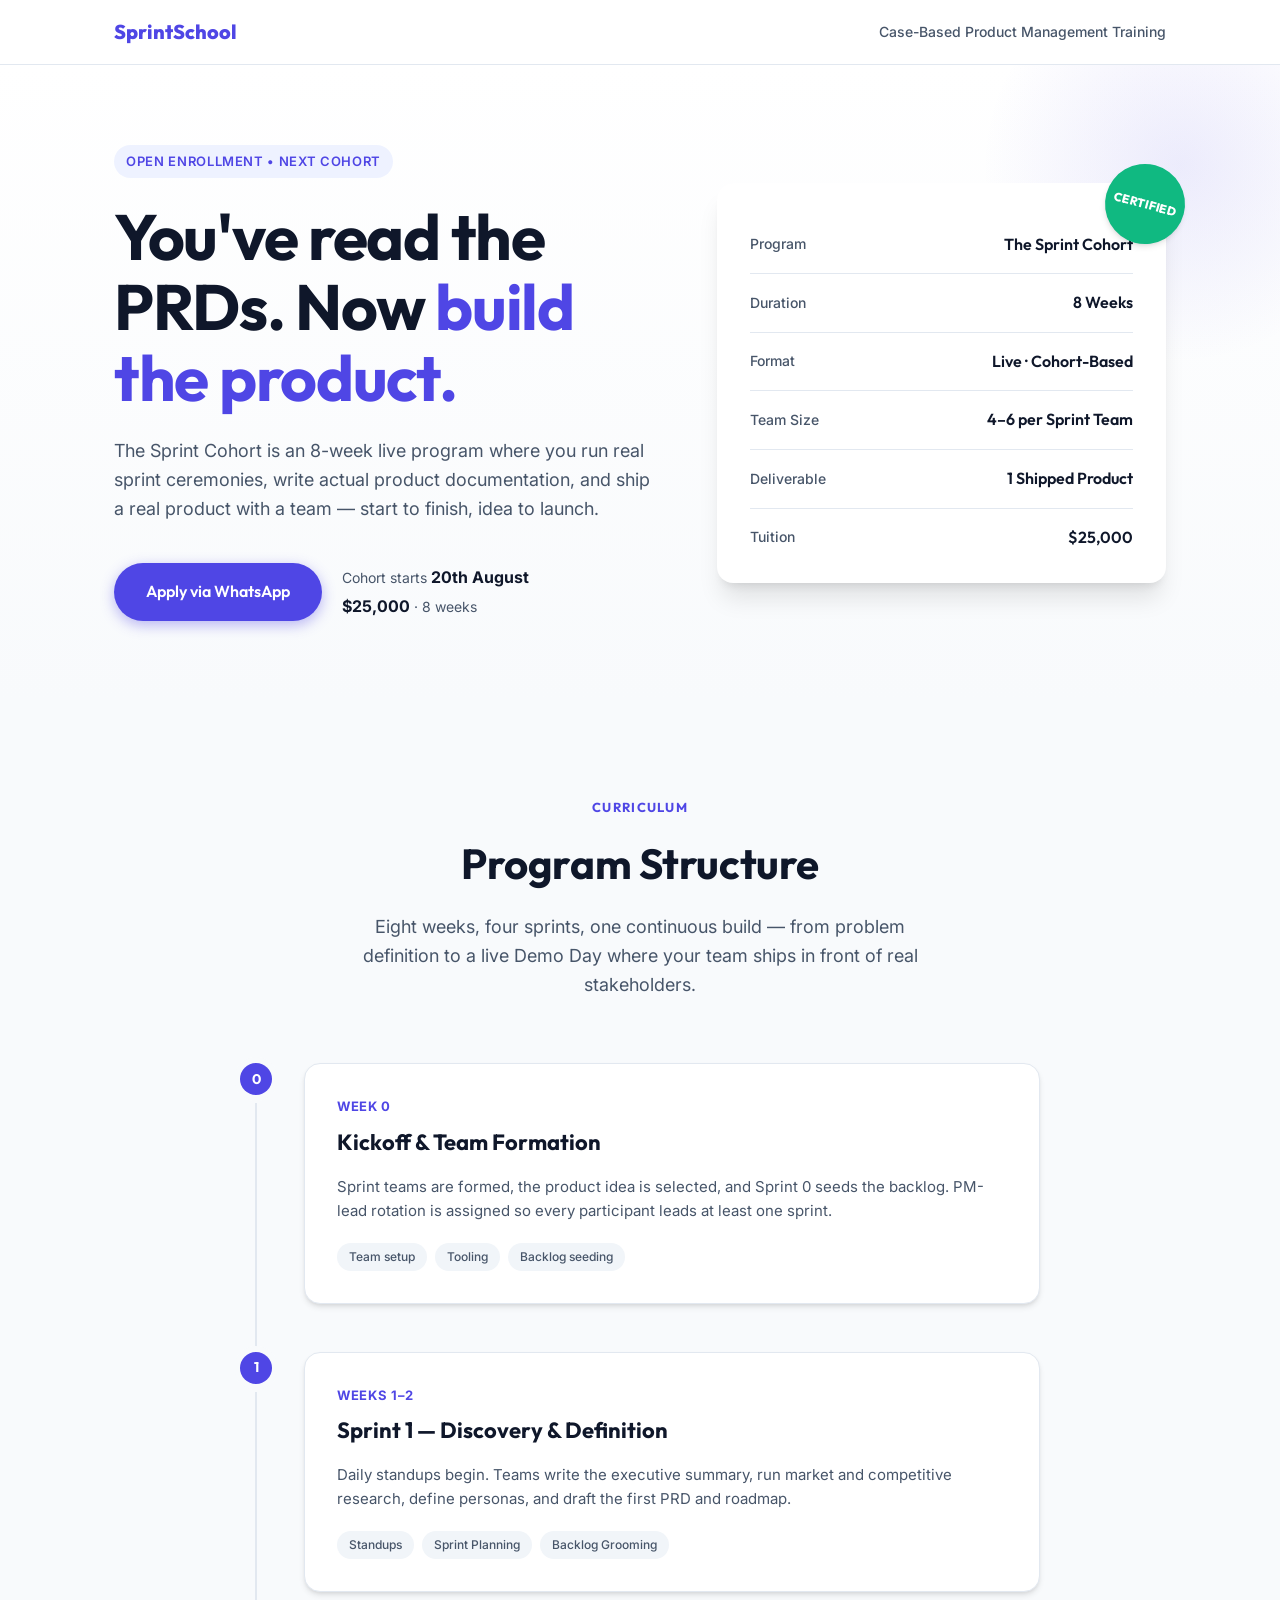
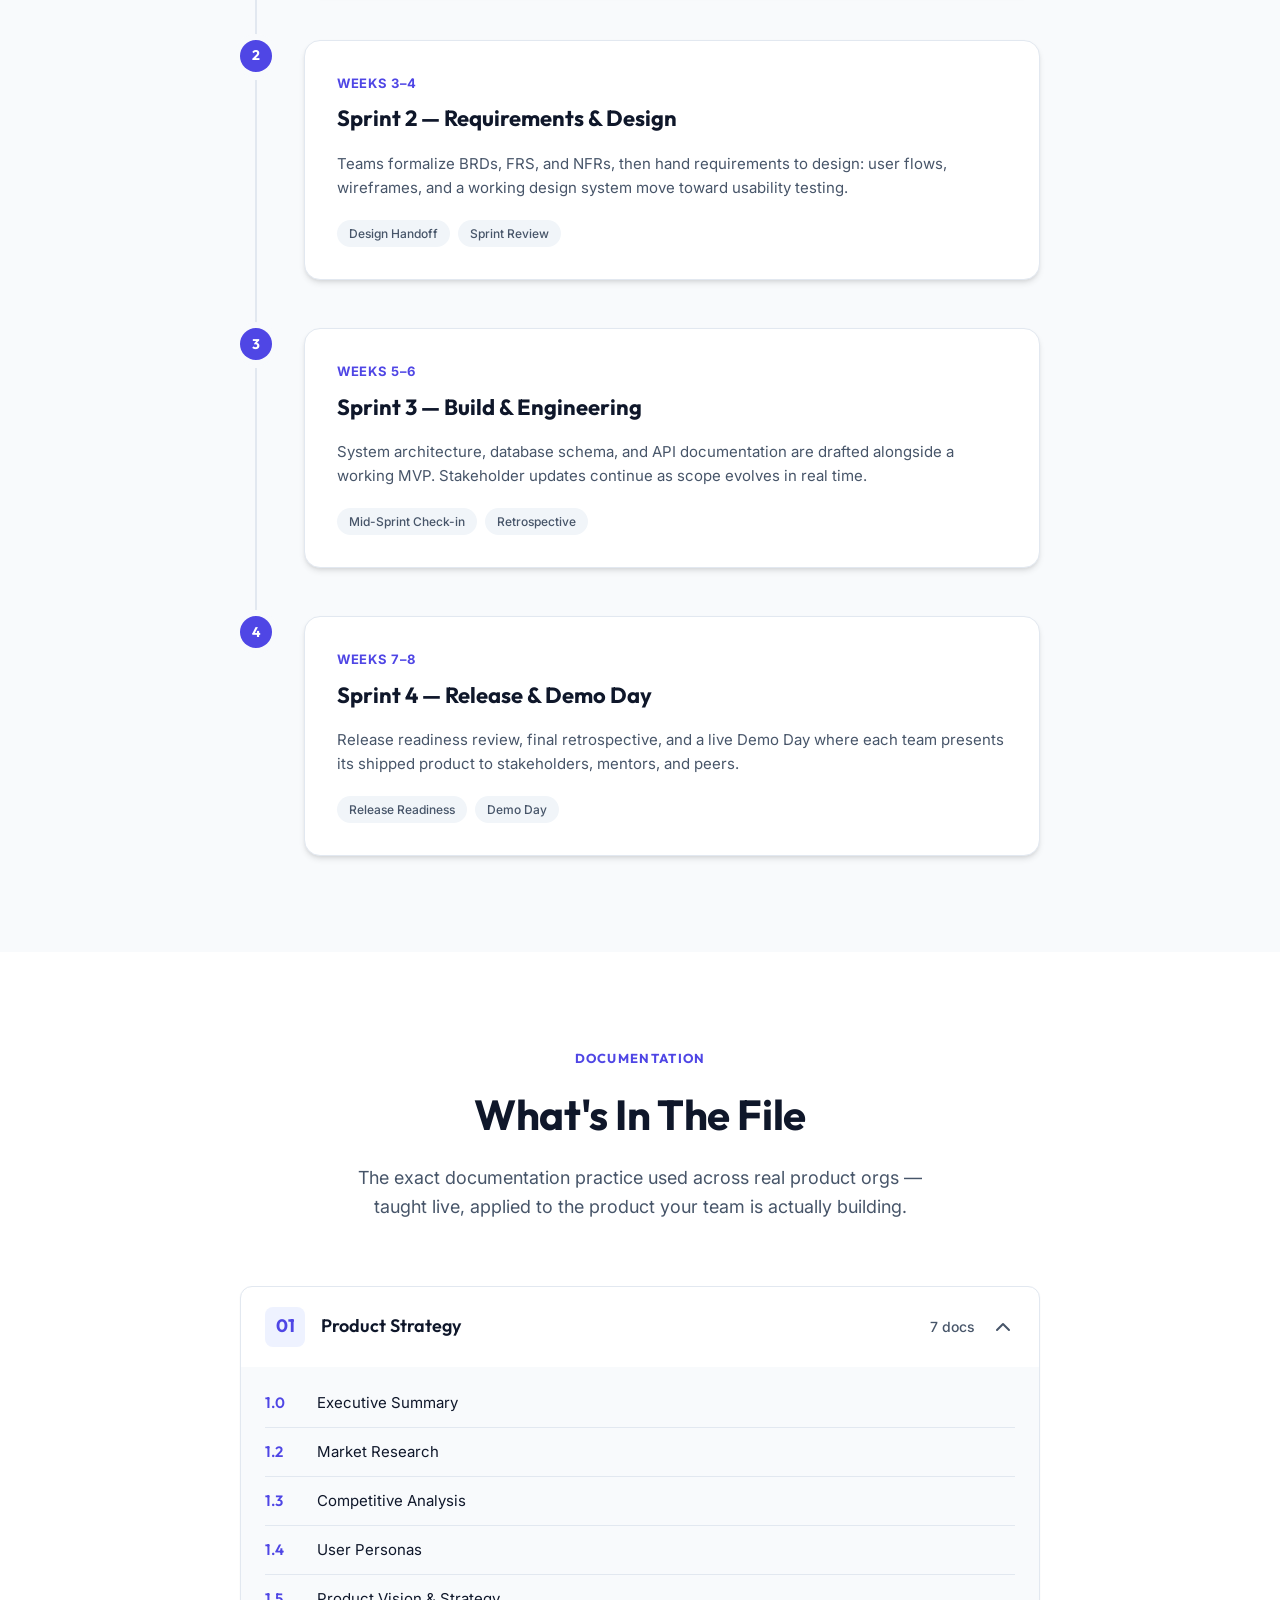
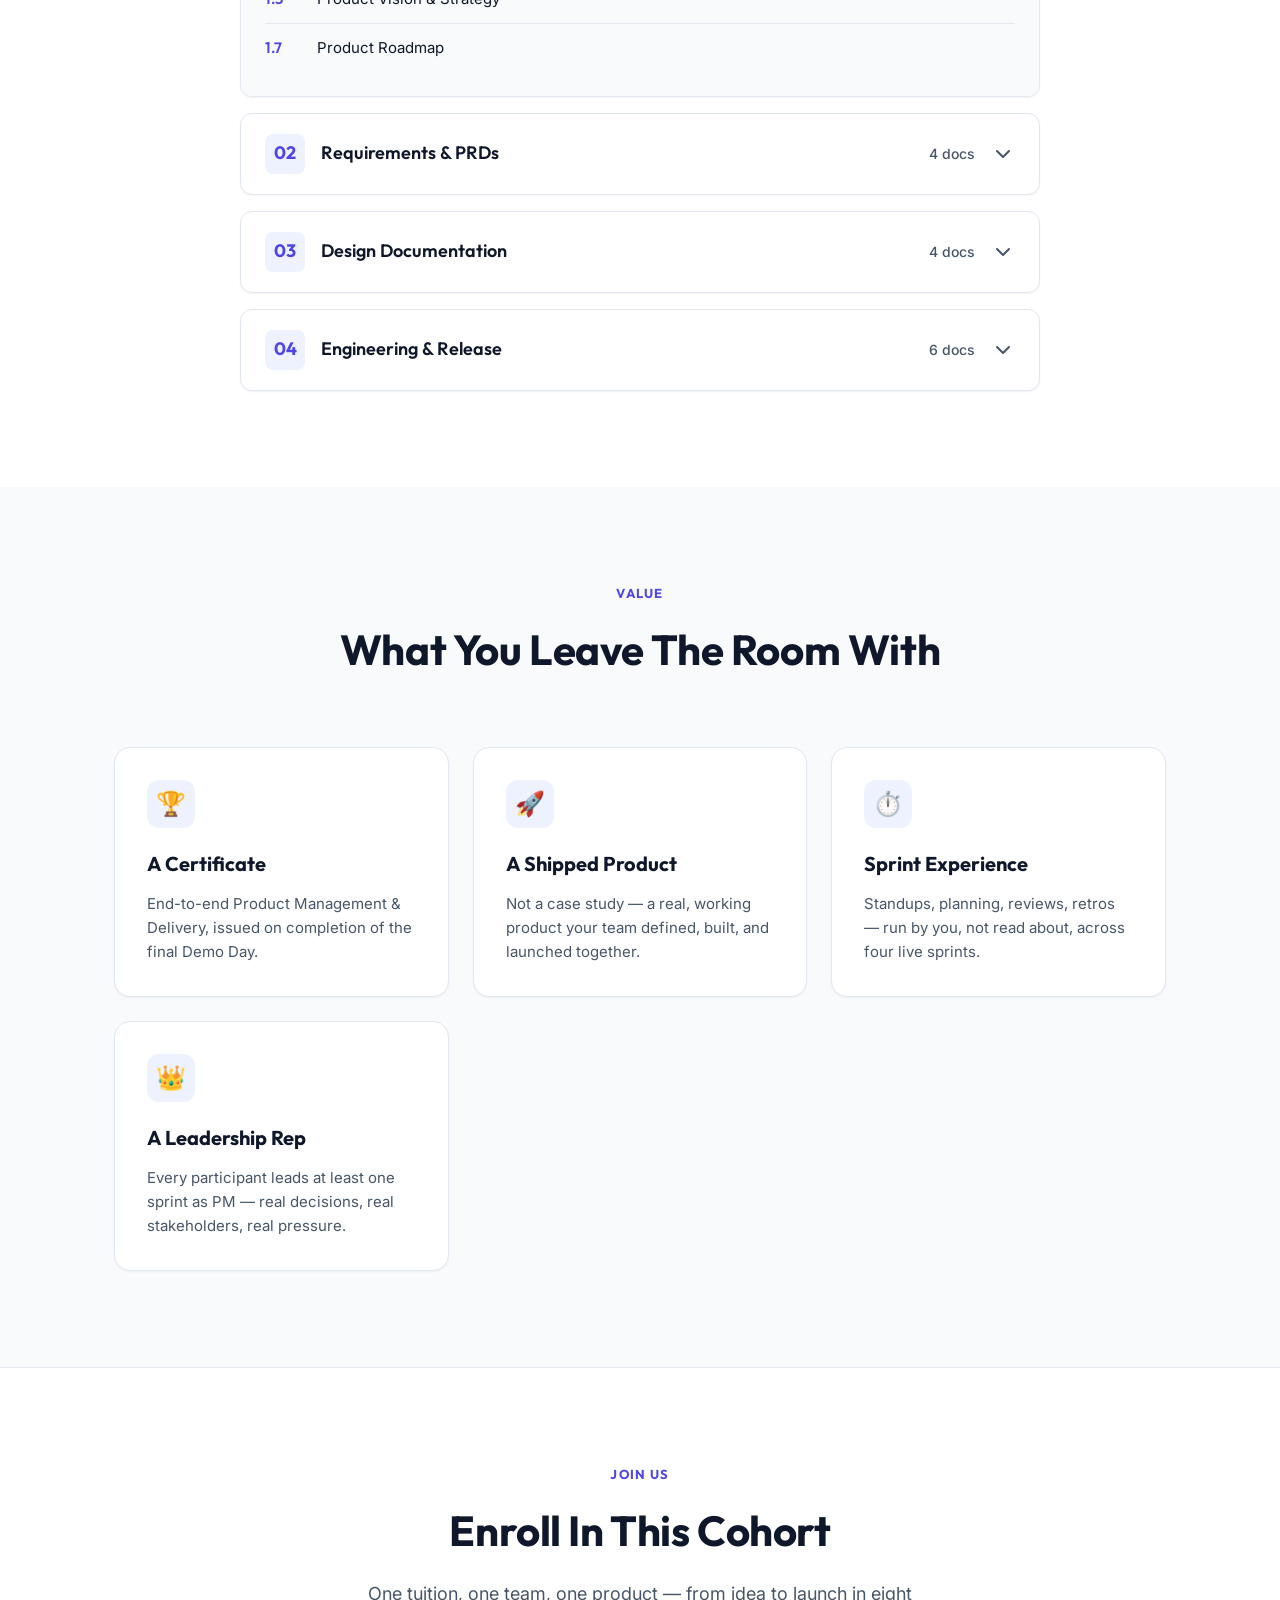
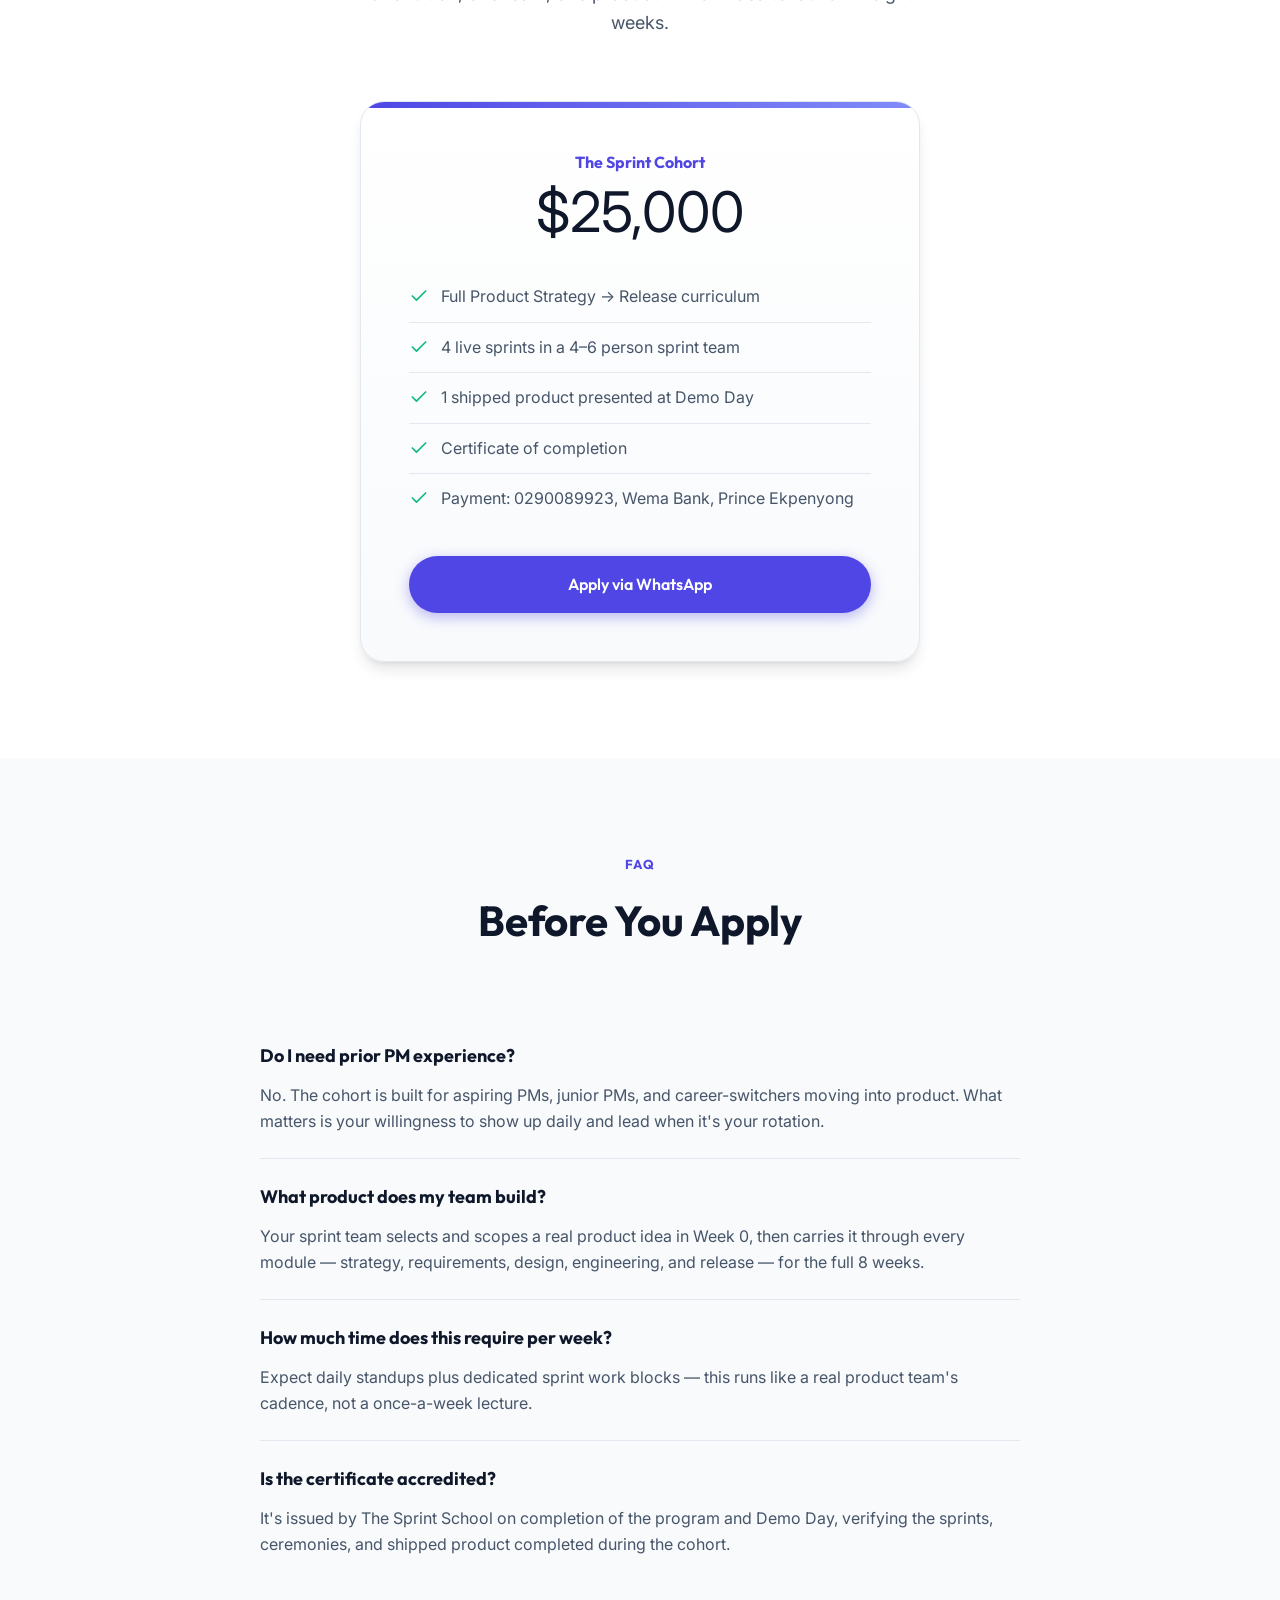
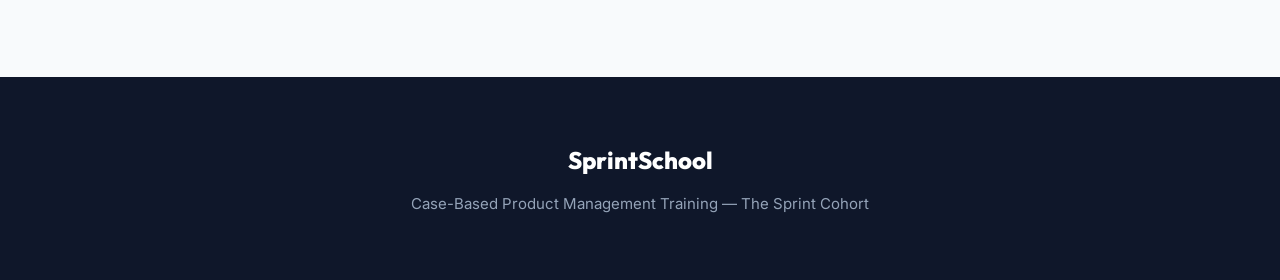
==== index.html @ d860d50e "new cohort" ====
<!DOCTYPE html>
<html lang="en">
<head>
<meta charset="UTF-8">
<meta name="viewport" content="width=device-width, initial-scale=1.0">
<title>The Sprint Cohort</title>
<link rel="preconnect" href="https://fonts.googleapis.com">
<link rel="preconnect" href="https://fonts.gstatic.com" crossorigin>
<link href="https://fonts.googleapis.com/css2?family=Inter:wght@400;500;600&family=Outfit:wght@500;700;800&display=swap" rel="stylesheet">
<style>
  :root {
    --bg: #F8FAFC;
    --card: #FFFFFF;
    --primary: #4F46E5;
    --primary-hover: #4338CA;
    --accent: #10B981;
    --text-main: #0F172A;
    --text-muted: #475569;
    --border: #E2E8F0;
    --shadow-sm: 0 1px 2px 0 rgb(0 0 0 / 0.05);
    --shadow-md: 0 4px 6px -1px rgb(0 0 0 / 0.1), 0 2px 4px -2px rgb(0 0 0 / 0.1);
    --shadow-lg: 0 10px 15px -3px rgb(0 0 0 / 0.1), 0 4px 6px -4px rgb(0 0 0 / 0.1);
    --radius: 16px;
  }

  * { box-sizing: border-box; }
  html { scroll-behavior: smooth; }
  body {
    margin: 0;
    background-color: var(--bg);
    color: var(--text-main);
    font-family: 'Inter', sans-serif;
    line-height: 1.6;
    -webkit-font-smoothing: antialiased;
  }

  h1, h2, h3, h4 {
    font-family: 'Outfit', sans-serif;
    margin-top: 0;
    color: var(--text-main);
  }

  a { color: inherit; text-decoration: none; }
  img { max-width: 100%; }

  /* Layout */
  .wrap { max-width: 1100px; margin: 0 auto; padding: 0 24px; }
  section { padding: 96px 0; }
  
  /* Header */
  header.bar {
    background: var(--card);
    border-bottom: 1px solid var(--border);
    position: sticky;
    top: 0;
    z-index: 100;
  }
  .bar-inner {
    max-width: 1100px; margin: 0 auto; padding: 16px 24px;
    display: flex; align-items: center; justify-content: space-between;
  }
  .bar-inner .brand { 
    font-family: 'Outfit', sans-serif; 
    font-weight: 800; 
    font-size: 20px;
    color: var(--primary);
  }
  .bar-inner .tag { 
    color: var(--text-muted); 
    font-size: 14px; 
    font-weight: 500;
    display: none;
  }
  @media (min-width: 600px) { .bar-inner .tag { display: block; } }

  /* Buttons */
  .btn-primary {
    display: inline-block;
    background: var(--primary);
    color: #fff;
    font-family: 'Outfit', sans-serif;
    font-weight: 600;
    font-size: 16px;
    padding: 16px 32px;
    border-radius: 9999px;
    transition: all 0.2s ease;
    box-shadow: 0 4px 14px 0 rgba(79, 70, 229, 0.39);
    text-align: center;
  }
  .btn-primary:hover {
    background: var(--primary-hover);
    transform: translateY(-2px);
    box-shadow: 0 6px 20px rgba(79, 70, 229, 0.4);
    color: #fff;
  }

  .badge {
    display: inline-block;
    background: #EEF2FF;
    color: var(--primary);
    font-family: 'Inter', sans-serif;
    font-size: 13px;
    font-weight: 600;
    padding: 6px 12px;
    border-radius: 9999px;
    margin-bottom: 24px;
    text-transform: uppercase;
    letter-spacing: 0.05em;
  }

  /* Hero */
  .hero { 
    padding: 80px 0; 
    background: linear-gradient(180deg, #FFFFFF 0%, var(--bg) 100%);
    position: relative;
    overflow: hidden;
  }
  .hero::before {
    content: '';
    position: absolute;
    top: -100px;
    right: -100px;
    width: 400px;
    height: 400px;
    background: radial-gradient(circle, rgba(79,70,229,0.1) 0%, rgba(255,255,255,0) 70%);
    border-radius: 50%;
  }
  .hero-grid {
    display: grid; grid-template-columns: 1.2fr 1fr; gap: 64px; align-items: center;
  }
  h1.headline {
    font-size: clamp(40px, 5vw, 64px);
    line-height: 1.1;
    margin-bottom: 24px;
    letter-spacing: -0.02em;
  }
  h1.headline span.highlight {
    color: var(--primary);
  }
  .dek {
    font-size: 18px; color: var(--text-muted); margin-bottom: 40px; max-width: 540px;
  }
  .cta-row { display: flex; gap: 20px; flex-direction: column; align-items: flex-start; }
  @media (min-width: 600px) {
    .cta-row { flex-direction: row; align-items: center; }
  }
  .price-note { 
    font-size: 14px; color: var(--text-muted); 
    display: flex; flex-direction: column; gap: 4px;
  }
  .price-note b { color: var(--text-main); font-size: 16px; }

  /* Dossier Card -> Info Card */
  .info-card {
    background: var(--card);
    border-radius: var(--radius);
    padding: 32px;
    box-shadow: 0 20px 25px -5px rgb(0 0 0 / 0.1), 0 8px 10px -6px rgb(0 0 0 / 0.1);
    border: 1px solid rgba(255,255,255,0.5);
    position: relative;
  }
  .info-row { 
    display: flex; justify-content: space-between; align-items: center;
    padding: 16px 0; border-bottom: 1px solid var(--border); 
  }
  .info-row:last-child { border-bottom: none; padding-bottom: 0; }
  .info-row:first-child { padding-top: 0; }
  .info-row .k { color: var(--text-muted); font-size: 14px; font-weight: 500; }
  .info-row .v { font-weight: 600; text-align: right; font-family: 'Outfit', sans-serif; font-size: 16px;}
  
  .certified-badge {
    position: absolute;
    top: -20px;
    right: -20px;
    background: var(--accent);
    color: white;
    width: 80px;
    height: 80px;
    border-radius: 50%;
    display: flex;
    align-items: center;
    justify-content: center;
    text-align: center;
    font-family: 'Outfit', sans-serif;
    font-size: 12px;
    font-weight: 800;
    line-height: 1.1;
    box-shadow: var(--shadow-md);
    transform: rotate(15deg);
  }

  /* Section Headings */
  .section-head { text-align: center; margin-bottom: 64px; }
  .section-tag { 
    color: var(--primary); font-weight: 700; font-family: 'Outfit', sans-serif; 
    text-transform: uppercase; letter-spacing: 0.1em; font-size: 13px; margin-bottom: 12px; display: block;
  }
  h2.section-title { font-size: clamp(32px, 4vw, 42px); margin-bottom: 16px; letter-spacing: -0.01em;}
  .section-sub { color: var(--text-muted); font-size: 18px; max-width: 600px; margin: 0 auto; }

  /* Timeline */
  .timeline { max-width: 800px; margin: 0 auto; }
  .tl-item {
    display: flex; gap: 32px; padding-bottom: 48px; position: relative;
  }
  .tl-item:last-child { padding-bottom: 0; }
  .tl-item::before {
    content: '';
    position: absolute;
    left: 15px; top: 40px; bottom: 0;
    width: 2px; background: var(--border);
  }
  .tl-item:last-child::before { display: none; }
  
  .tl-dot {
    width: 32px; height: 32px; border-radius: 50%;
    background: var(--primary); color: white;
    display: flex; align-items: center; justify-content: center;
    font-family: 'Outfit', sans-serif; font-weight: 700; font-size: 14px;
    flex-shrink: 0; z-index: 1; box-shadow: 0 0 0 6px var(--bg);
  }
  .tl-content {
    background: var(--card);
    border-radius: var(--radius);
    padding: 32px;
    box-shadow: var(--shadow-md);
    flex-grow: 1;
    border: 1px solid var(--border);
  }
  .tl-week { color: var(--primary); font-weight: 700; font-size: 13px; text-transform: uppercase; letter-spacing: 0.05em; margin-bottom: 8px; }
  .tl-title { font-size: 22px; margin-bottom: 12px; }
  .tl-desc { color: var(--text-muted); margin-bottom: 20px; font-size: 15px; }
  .tl-tags { display: flex; flex-wrap: wrap; gap: 8px; }
  .tag-chip {
    background: #F1F5F9; color: var(--text-muted);
    font-size: 12px; font-weight: 500; padding: 4px 12px; border-radius: 9999px;
  }

  /* Curriculum Accordion */
  .folders { max-width: 800px; margin: 0 auto; display: flex; flex-direction: column; gap: 16px; }
  .folder {
    background: var(--card);
    border-radius: 12px;
    box-shadow: var(--shadow-sm);
    border: 1px solid var(--border);
    overflow: hidden;
    transition: all 0.2s ease;
  }
  .folder:hover { box-shadow: var(--shadow-md); border-color: #CBD5E1; }
  
  .folder-tab {
    display: flex; align-items: center; justify-content: space-between;
    padding: 20px 24px; cursor: pointer; user-select: none;
  }
  .folder-tab .left { display: flex; align-items: center; gap: 16px; }
  .folder-num {
    background: #EEF2FF; color: var(--primary);
    width: 40px; height: 40px; border-radius: 8px;
    display: flex; align-items: center; justify-content: center;
    font-family: 'Outfit', sans-serif; font-weight: 700; font-size: 18px;
  }
  .folder-name { font-family: 'Outfit', sans-serif; font-weight: 600; font-size: 18px; }
  .folder-count { color: var(--text-muted); font-size: 14px; font-weight: 500;}
  .folder-arrow { 
    color: var(--text-muted); transition: transform 0.3s ease; 
    display: flex; align-items: center; justify-content: center;
  }
  .folder.open .folder-arrow { transform: rotate(180deg); }
  
  .folder-body { max-height: 0; overflow: hidden; transition: max-height 0.4s ease; background: #F8FAFC; }
  .folder.open .folder-body { max-height: 800px; }
  .folder-list { list-style: none; margin: 0; padding: 12px 24px 24px; }
  .folder-list li {
    display: flex; gap: 12px; padding: 12px 0; border-bottom: 1px solid var(--border);
    font-size: 15px; color: var(--text-main);
  }
  .folder-list li:last-child { border-bottom: none; }
  .doc-id { color: var(--primary); font-family: 'Outfit', sans-serif; font-weight: 600; min-width: 40px; }

  /* Outcomes Grid */
  .outcomes-grid {
    display: grid; grid-template-columns: repeat(auto-fit, minmax(280px, 1fr)); gap: 24px;
  }
  .outcome-card {
    background: var(--card); border: 1px solid var(--border);
    border-radius: var(--radius); padding: 32px;
    box-shadow: var(--shadow-sm);
    transition: transform 0.2s ease, box-shadow 0.2s ease;
  }
  .outcome-card:hover { transform: translateY(-4px); box-shadow: var(--shadow-md); }
  .outcome-icon {
    width: 48px; height: 48px; border-radius: 12px; background: #EEF2FF; color: var(--primary);
    display: flex; align-items: center; justify-content: center; margin-bottom: 20px;
    font-size: 24px;
  }
  .outcome-card h3 { font-size: 20px; margin-bottom: 12px; }
  .outcome-card p { color: var(--text-muted); margin: 0; font-size: 15px; }

  /* Pricing */
  .enroll-section { background: var(--card); border-top: 1px solid var(--border); }
  .pricing-card {
    background: linear-gradient(180deg, #FFFFFF 0%, #F8FAFC 100%);
    border: 1px solid var(--border);
    border-radius: 24px;
    padding: 48px;
    box-shadow: var(--shadow-lg);
    text-align: center;
    max-width: 560px;
    margin: 0 auto;
    position: relative;
    overflow: hidden;
  }
  .pricing-card::before {
    content: ''; position: absolute; top: 0; left: 0; right: 0; height: 6px;
    background: linear-gradient(90deg, var(--primary), #818CF8);
  }
  .price-sub { color: var(--primary); font-weight: 700; font-family: 'Outfit', sans-serif; font-size: 16px; margin-bottom: 8px;}
  .price-tag { font-size: 56px; margin: 0 0 24px; color: var(--text-main); line-height: 1;}
  .price-list { text-align: left; margin: 32px 0; padding: 0; list-style: none; font-size: 16px; color: var(--text-muted); }
  .price-list li { padding: 12px 0; border-bottom: 1px solid var(--border); display: flex; gap: 12px; align-items: flex-start; }
  .price-list li:last-child { border-bottom: none; }
  .price-list li svg { width: 20px; height: 20px; color: var(--accent); flex-shrink: 0; margin-top: 2px; }

  /* FAQ */
  .faq-container { max-width: 760px; margin: 0 auto; }
  .faq-item { padding: 24px 0; border-bottom: 1px solid var(--border); }
  .faq-item:last-child { border-bottom: none; }
  .faq-q { font-size: 18px; margin-bottom: 12px; }
  .faq-a { color: var(--text-muted); margin: 0; font-size: 16px; line-height: 1.6; }

  /* Footer */
  footer {
    background: var(--text-main); color: #fff;
    padding: 64px 0; text-align: center; font-size: 15px; color: #94A3B8;
  }
  footer .brand { font-family: 'Outfit', sans-serif; font-weight: 800; font-size: 24px; color: #fff; margin-bottom: 12px; }

  @media (max-width: 820px) {
    .hero-grid { grid-template-columns: 1fr; gap: 48px; }
    .hero { padding: 48px 0; }
    .certified-badge { top: -15px; right: -15px; width: 64px; height: 64px; font-size: 10px; }
    .tl-item { flex-direction: column; gap: 16px; padding-bottom: 40px; }
    .tl-item::before { display: none; }
    .tl-dot { margin-bottom: 8px; }
    .pricing-card { padding: 32px 24px; }
  }

  @media (prefers-reduced-motion: reduce) {
    * { transition: none !important; scroll-behavior: auto !important; }
  }
</style>
</head>
<body>

<header class="bar">
  <div class="bar-inner">
    <span class="brand">SprintSchool</span>
    <span class="tag">Case-Based Product Management Training</span>
  </div>
</header>

<section class="hero">
  <div class="wrap hero-grid">
    <div>
      <span class="badge">Open Enrollment • Next Cohort</span>
      <h1 class="headline">You've read the PRDs. Now <span class="highlight">build the product.</span></h1>
      <p class="dek">The Sprint Cohort is an 8-week live program where you run real sprint ceremonies, write actual product documentation, and ship a real product with a team — start to finish, idea to launch.</p>
      <div class="cta-row">
        <a href="https://wa.me/2349167690043" class="btn-primary">Apply via WhatsApp</a>
        <div class="price-note">
          <span>Cohort starts <b>20th August</b></span>
          <span><b>$25,000</b> · 8 weeks</span>
        </div>
      </div>
    </div>

    <div class="info-card">
      <div class="certified-badge">CERTIFIED</div>
      <div class="info-row"><span class="k">Program</span><span class="v">The Sprint Cohort</span></div>
      <div class="info-row"><span class="k">Duration</span><span class="v">8 Weeks</span></div>
      <div class="info-row"><span class="k">Format</span><span class="v">Live · Cohort-Based</span></div>
      <div class="info-row"><span class="k">Team Size</span><span class="v">4–6 per Sprint Team</span></div>
      <div class="info-row"><span class="k">Deliverable</span><span class="v">1 Shipped Product</span></div>
      <div class="info-row"><span class="k">Tuition</span><span class="v">$25,000</span></div>
    </div>
  </div>
</section>

<section id="program">
  <div class="wrap">
    <div class="section-head">
      <span class="section-tag">Curriculum</span>
      <h2 class="section-title">Program Structure</h2>
      <p class="section-sub">Eight weeks, four sprints, one continuous build — from problem definition to a live Demo Day where your team ships in front of real stakeholders.</p>
    </div>

    <div class="timeline">
      <div class="tl-item">
        <div class="tl-dot">0</div>
        <div class="tl-content">
          <div class="tl-week">Week 0</div>
          <h3 class="tl-title">Kickoff & Team Formation</h3>
          <p class="tl-desc">Sprint teams are formed, the product idea is selected, and Sprint 0 seeds the backlog. PM-lead rotation is assigned so every participant leads at least one sprint.</p>
          <div class="tl-tags">
            <span class="tag-chip">Team setup</span>
            <span class="tag-chip">Tooling</span>
            <span class="tag-chip">Backlog seeding</span>
          </div>
        </div>
      </div>
      
      <div class="tl-item">
        <div class="tl-dot">1</div>
        <div class="tl-content">
          <div class="tl-week">Weeks 1–2</div>
          <h3 class="tl-title">Sprint 1 — Discovery & Definition</h3>
          <p class="tl-desc">Daily standups begin. Teams write the executive summary, run market and competitive research, define personas, and draft the first PRD and roadmap.</p>
          <div class="tl-tags">
            <span class="tag-chip">Standups</span>
            <span class="tag-chip">Sprint Planning</span>
            <span class="tag-chip">Backlog Grooming</span>
          </div>
        </div>
      </div>
      
      <div class="tl-item">
        <div class="tl-dot">2</div>
        <div class="tl-content">
          <div class="tl-week">Weeks 3–4</div>
          <h3 class="tl-title">Sprint 2 — Requirements & Design</h3>
          <p class="tl-desc">Teams formalize BRDs, FRS, and NFRs, then hand requirements to design: user flows, wireframes, and a working design system move toward usability testing.</p>
          <div class="tl-tags">
            <span class="tag-chip">Design Handoff</span>
            <span class="tag-chip">Sprint Review</span>
          </div>
        </div>
      </div>
      
      <div class="tl-item">
        <div class="tl-dot">3</div>
        <div class="tl-content">
          <div class="tl-week">Weeks 5–6</div>
          <h3 class="tl-title">Sprint 3 — Build & Engineering</h3>
          <p class="tl-desc">System architecture, database schema, and API documentation are drafted alongside a working MVP. Stakeholder updates continue as scope evolves in real time.</p>
          <div class="tl-tags">
            <span class="tag-chip">Mid-Sprint Check-in</span>
            <span class="tag-chip">Retrospective</span>
          </div>
        </div>
      </div>

      <div class="tl-item">
        <div class="tl-dot">4</div>
        <div class="tl-content">
          <div class="tl-week">Weeks 7–8</div>
          <h3 class="tl-title">Sprint 4 — Release & Demo Day</h3>
          <p class="tl-desc">Release readiness review, final retrospective, and a live Demo Day where each team presents its shipped product to stakeholders, mentors, and peers.</p>
          <div class="tl-tags">
            <span class="tag-chip">Release Readiness</span>
            <span class="tag-chip">Demo Day</span>
          </div>
        </div>
      </div>
    </div>
  </div>
</section>

<section id="curriculum" style="background: #FFFFFF;">
  <div class="wrap">
    <div class="section-head">
      <span class="section-tag">Documentation</span>
      <h2 class="section-title">What's In The File</h2>
      <p class="section-sub">The exact documentation practice used across real product orgs — taught live, applied to the product your team is actually building.</p>
    </div>

    <div class="folders" id="folders">
      <div class="folder open">
        <div class="folder-tab" data-toggle>
          <div class="left">
            <span class="folder-num">01</span>
            <span class="folder-name">Product Strategy</span>
          </div>
          <div class="left">
            <span class="folder-count">7 docs</span>
            <span class="folder-arrow">
              <svg width="24" height="24" viewBox="0 0 24 24" fill="none" stroke="currentColor" stroke-width="2" stroke-linecap="round" stroke-linejoin="round"><polyline points="6 9 12 15 18 9"></polyline></svg>
            </span>
          </div>
        </div>
        <div class="folder-body">
          <ul class="folder-list">
            <li><span class="doc-id">1.0</span> Executive Summary</li>
            <li><span class="doc-id">1.2</span> Market Research</li>
            <li><span class="doc-id">1.3</span> Competitive Analysis</li>
            <li><span class="doc-id">1.4</span> User Personas</li>
            <li><span class="doc-id">1.5</span> Product Vision & Strategy</li>
            <li><span class="doc-id">1.7</span> Product Roadmap</li>
          </ul>
        </div>
      </div>

      <div class="folder">
        <div class="folder-tab" data-toggle>
          <div class="left">
            <span class="folder-num">02</span>
            <span class="folder-name">Requirements & PRDs</span>
          </div>
          <div class="left">
            <span class="folder-count">4 docs</span>
            <span class="folder-arrow">
              <svg width="24" height="24" viewBox="0 0 24 24" fill="none" stroke="currentColor" stroke-width="2" stroke-linecap="round" stroke-linejoin="round"><polyline points="6 9 12 15 18 9"></polyline></svg>
            </span>
          </div>
        </div>
        <div class="folder-body">
          <ul class="folder-list">
            <li><span class="doc-id">3.1</span> Requirements Management Plan</li>
            <li><span class="doc-id">3.2</span> Business Requirements Document (BRD)</li>
            <li><span class="doc-id">3.3</span> Functional Requirements Specification (FRS)</li>
            <li><span class="doc-id">3.4</span> Non-Functional Requirements (NFR)</li>
          </ul>
        </div>
      </div>

      <div class="folder">
        <div class="folder-tab" data-toggle>
          <div class="left">
            <span class="folder-num">03</span>
            <span class="folder-name">Design Documentation</span>
          </div>
          <div class="left">
            <span class="folder-count">4 docs</span>
            <span class="folder-arrow">
              <svg width="24" height="24" viewBox="0 0 24 24" fill="none" stroke="currentColor" stroke-width="2" stroke-linecap="round" stroke-linejoin="round"><polyline points="6 9 12 15 18 9"></polyline></svg>
            </span>
          </div>
        </div>
        <div class="folder-body">
          <ul class="folder-list">
            <li><span class="doc-id">D4.1</span> User Flows & Journey Mapping</li>
            <li><span class="doc-id">D4.2</span> Wireframing & Low-Fidelity Design</li>
            <li><span class="doc-id">D4.3</span> UI Specifications & Design Systems</li>
            <li><span class="doc-id">D4.4</span> Usability Testing & Design Handoff</li>
          </ul>
        </div>
      </div>
      
      <div class="folder">
        <div class="folder-tab" data-toggle>
          <div class="left">
            <span class="folder-num">04</span>
            <span class="folder-name">Engineering & Release</span>
          </div>
          <div class="left">
            <span class="folder-count">6 docs</span>
            <span class="folder-arrow">
              <svg width="24" height="24" viewBox="0 0 24 24" fill="none" stroke="currentColor" stroke-width="2" stroke-linecap="round" stroke-linejoin="round"><polyline points="6 9 12 15 18 9"></polyline></svg>
            </span>
          </div>
        </div>
        <div class="folder-body">
          <ul class="folder-list">
            <li><span class="doc-id">E5.1</span> System Architecture Documentation</li>
            <li><span class="doc-id">E5.2</span> Database Schema Design</li>
            <li><span class="doc-id">E5.3</span> API Documentation</li>
            <li><span class="doc-id">E5.4</span> Security & DevOps Documentation</li>
            <li><span class="doc-id">6.1</span> Sprint Ceremonies & Retrospectives</li>
          </ul>
        </div>
      </div>
    </div>
  </div>
</section>

<section id="outcomes">
  <div class="wrap">
    <div class="section-head">
      <span class="section-tag">Value</span>
      <h2 class="section-title">What You Leave The Room With</h2>
    </div>
    <div class="outcomes-grid">
      <div class="outcome-card">
        <div class="outcome-icon">🏆</div>
        <h3>A Certificate</h3>
        <p>End-to-end Product Management & Delivery, issued on completion of the final Demo Day.</p>
      </div>
      <div class="outcome-card">
        <div class="outcome-icon">🚀</div>
        <h3>A Shipped Product</h3>
        <p>Not a case study — a real, working product your team defined, built, and launched together.</p>
      </div>
      <div class="outcome-card">
        <div class="outcome-icon">⏱️</div>
        <h3>Sprint Experience</h3>
        <p>Standups, planning, reviews, retros — run by you, not read about, across four live sprints.</p>
      </div>
      <div class="outcome-card">
        <div class="outcome-icon">👑</div>
        <h3>A Leadership Rep</h3>
        <p>Every participant leads at least one sprint as PM — real decisions, real stakeholders, real pressure.</p>
      </div>
    </div>
  </div>
</section>

<section id="enroll" class="enroll-section">
  <div class="wrap">
    <div class="section-head">
      <span class="section-tag">Join Us</span>
      <h2 class="section-title">Enroll In This Cohort</h2>
      <p class="section-sub">One tuition, one team, one product — from idea to launch in eight weeks.</p>
    </div>

    <div class="pricing-card">
      <div class="price-sub">The Sprint Cohort</div>
      <div class="price-tag">$25,000</div>
      <ul class="price-list">
        <li>
          <svg viewBox="0 0 24 24" fill="none" stroke="currentColor" stroke-width="2" stroke-linecap="round" stroke-linejoin="round"><polyline points="20 6 9 17 4 12"></polyline></svg>
          Full Product Strategy → Release curriculum
        </li>
        <li>
          <svg viewBox="0 0 24 24" fill="none" stroke="currentColor" stroke-width="2" stroke-linecap="round" stroke-linejoin="round"><polyline points="20 6 9 17 4 12"></polyline></svg>
          4 live sprints in a 4–6 person sprint team
        </li>
        <li>
          <svg viewBox="0 0 24 24" fill="none" stroke="currentColor" stroke-width="2" stroke-linecap="round" stroke-linejoin="round"><polyline points="20 6 9 17 4 12"></polyline></svg>
          1 shipped product presented at Demo Day
        </li>
        <li>
          <svg viewBox="0 0 24 24" fill="none" stroke="currentColor" stroke-width="2" stroke-linecap="round" stroke-linejoin="round"><polyline points="20 6 9 17 4 12"></polyline></svg>
          Certificate of completion
        </li>
        <li>
          <svg viewBox="0 0 24 24" fill="none" stroke="currentColor" stroke-width="2" stroke-linecap="round" stroke-linejoin="round"><polyline points="20 6 9 17 4 12"></polyline></svg>
          Payment: 0290089923, Wema Bank, Prince Ekpenyong
        </li>
      </ul>
      <a href="https://wa.me/2349167690043" class="btn-primary" style="display: block; width: 100%;">Apply via WhatsApp</a>
    </div>
  </div>
</section>

<section id="faq">
  <div class="wrap">
    <div class="section-head">
      <span class="section-tag">FAQ</span>
      <h2 class="section-title">Before You Apply</h2>
    </div>

    <div class="faq-container">
      <div class="faq-item">
        <h3 class="faq-q">Do I need prior PM experience?</h3>
        <p class="faq-a">No. The cohort is built for aspiring PMs, junior PMs, and career-switchers moving into product. What matters is your willingness to show up daily and lead when it's your rotation.</p>
      </div>
      <div class="faq-item">
        <h3 class="faq-q">What product does my team build?</h3>
        <p class="faq-a">Your sprint team selects and scopes a real product idea in Week 0, then carries it through every module — strategy, requirements, design, engineering, and release — for the full 8 weeks.</p>
      </div>
      <div class="faq-item">
        <h3 class="faq-q">How much time does this require per week?</h3>
        <p class="faq-a">Expect daily standups plus dedicated sprint work blocks — this runs like a real product team's cadence, not a once-a-week lecture.</p>
      </div>
      <div class="faq-item">
        <h3 class="faq-q">Is the certificate accredited?</h3>
        <p class="faq-a">It's issued by The Sprint School on completion of the program and Demo Day, verifying the sprints, ceremonies, and shipped product completed during the cohort.</p>
      </div>
    </div>
  </div>
</section>

<footer>
  <div class="brand">SprintSchool</div>
  <div>Case-Based Product Management Training — The Sprint Cohort</div>
</footer>

<script>
  document.querySelectorAll('[data-toggle]').forEach(function(tab) {
    tab.addEventListener('click', function() {
      var folder = tab.closest('.folder');
      var wasOpen = folder.classList.contains('open');
      
      // Close all folders
      document.querySelectorAll('.folder').forEach(function(f) { 
        f.classList.remove('open'); 
      });
      
      // Toggle current folder
      if (!wasOpen) { 
        folder.classList.add('open'); 
      }
    });
  });
</script>

</body>
</html>
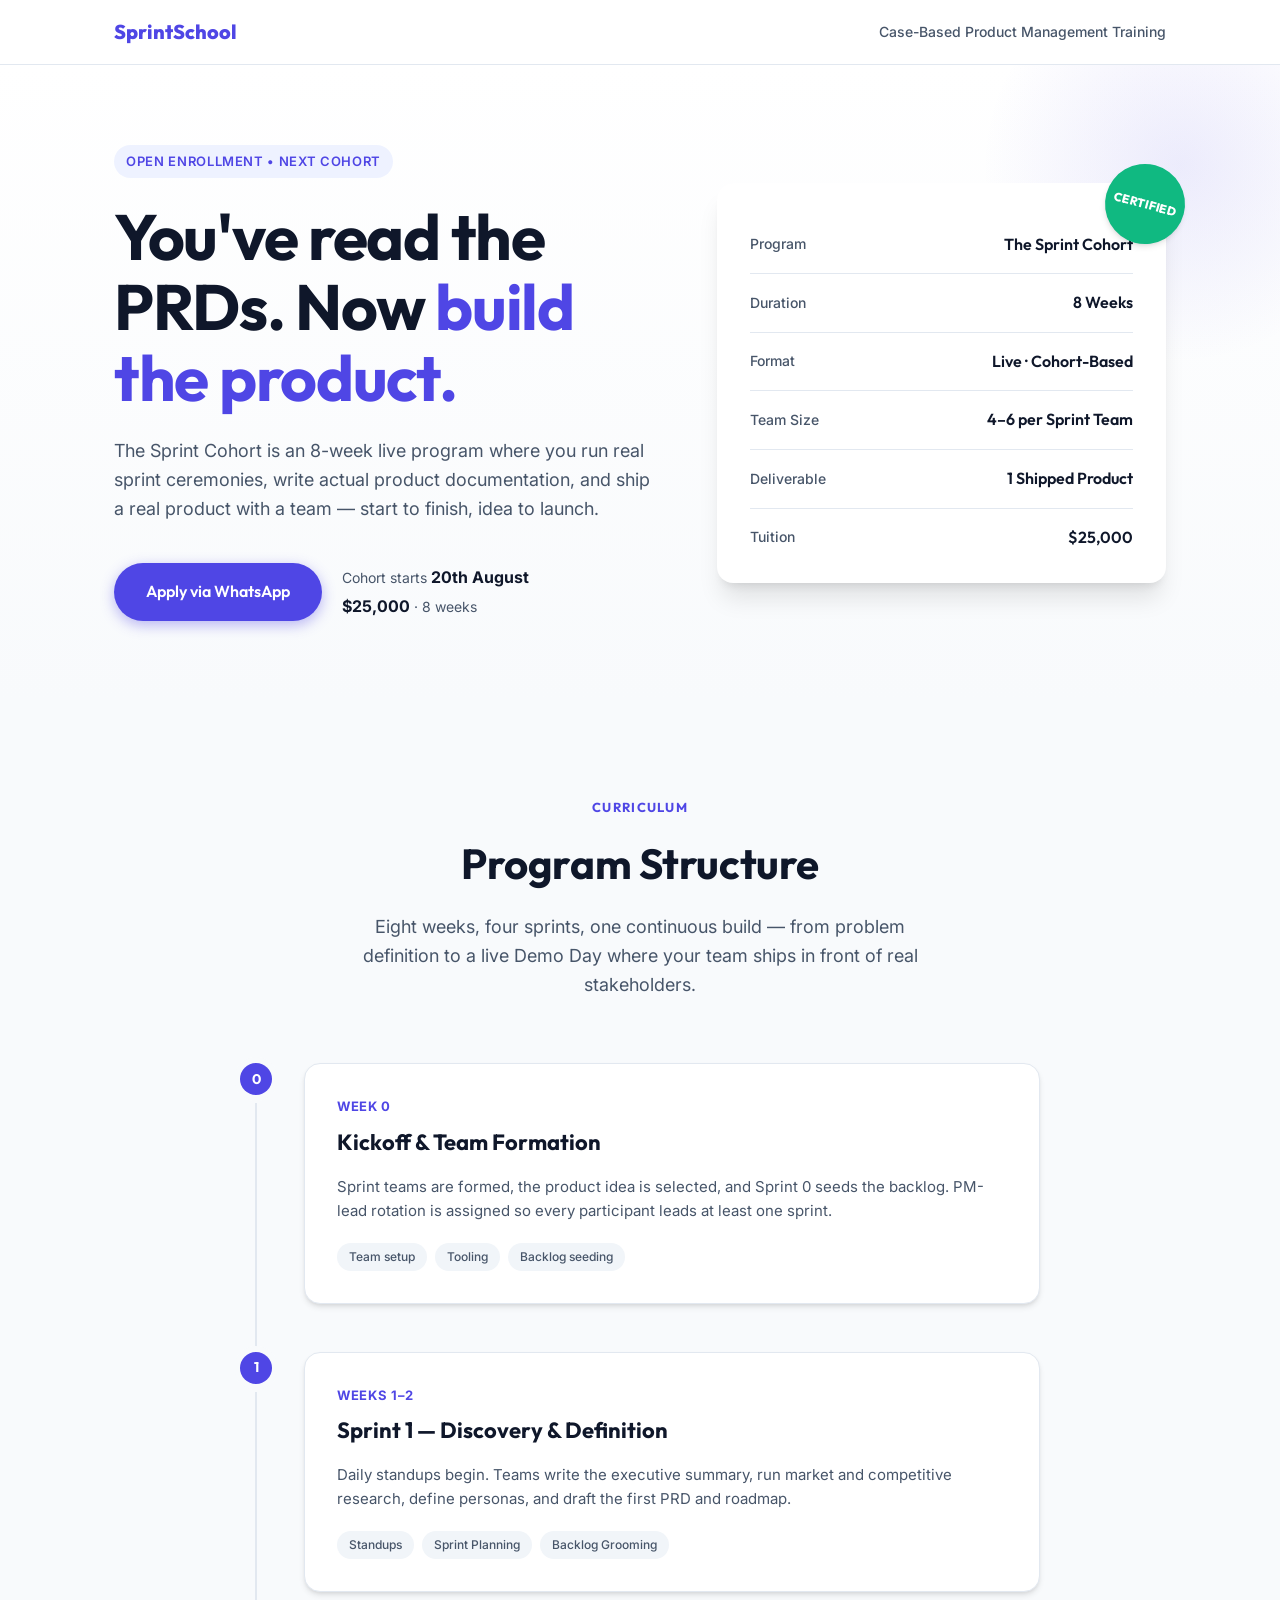
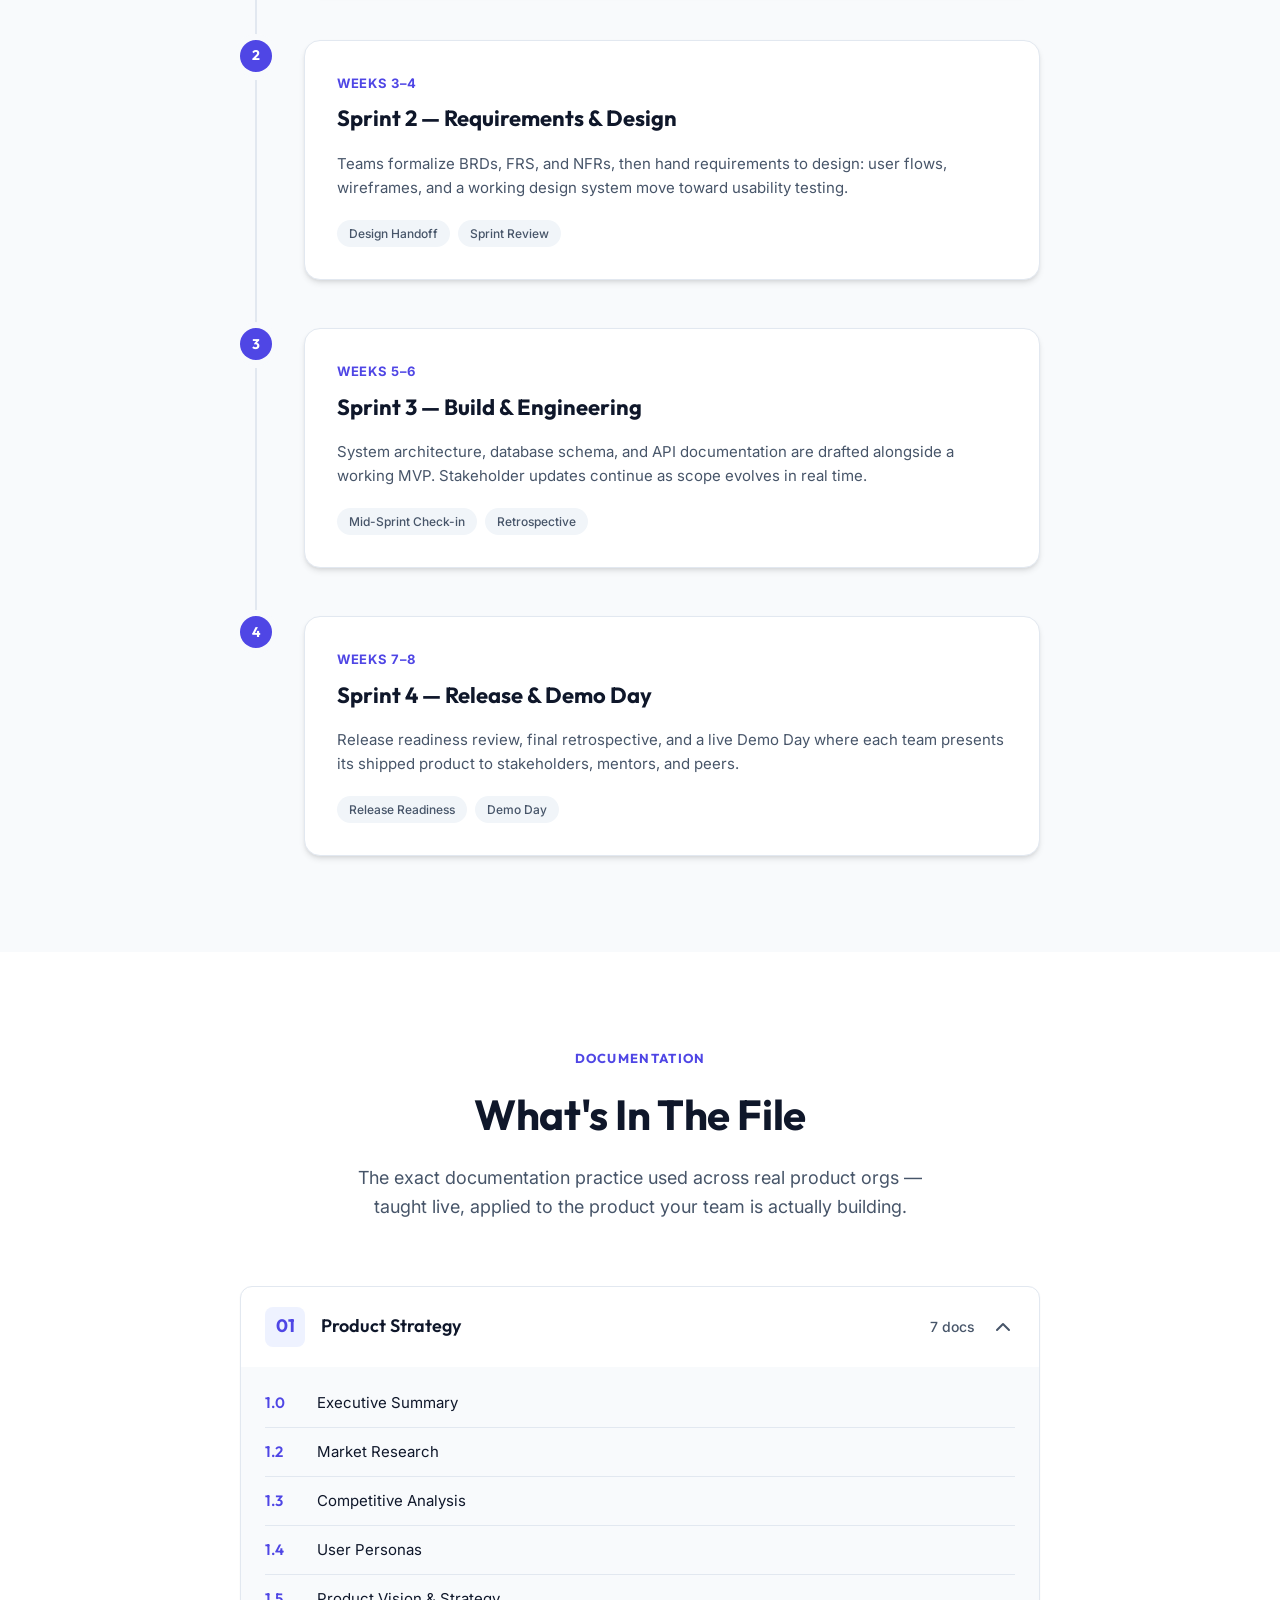
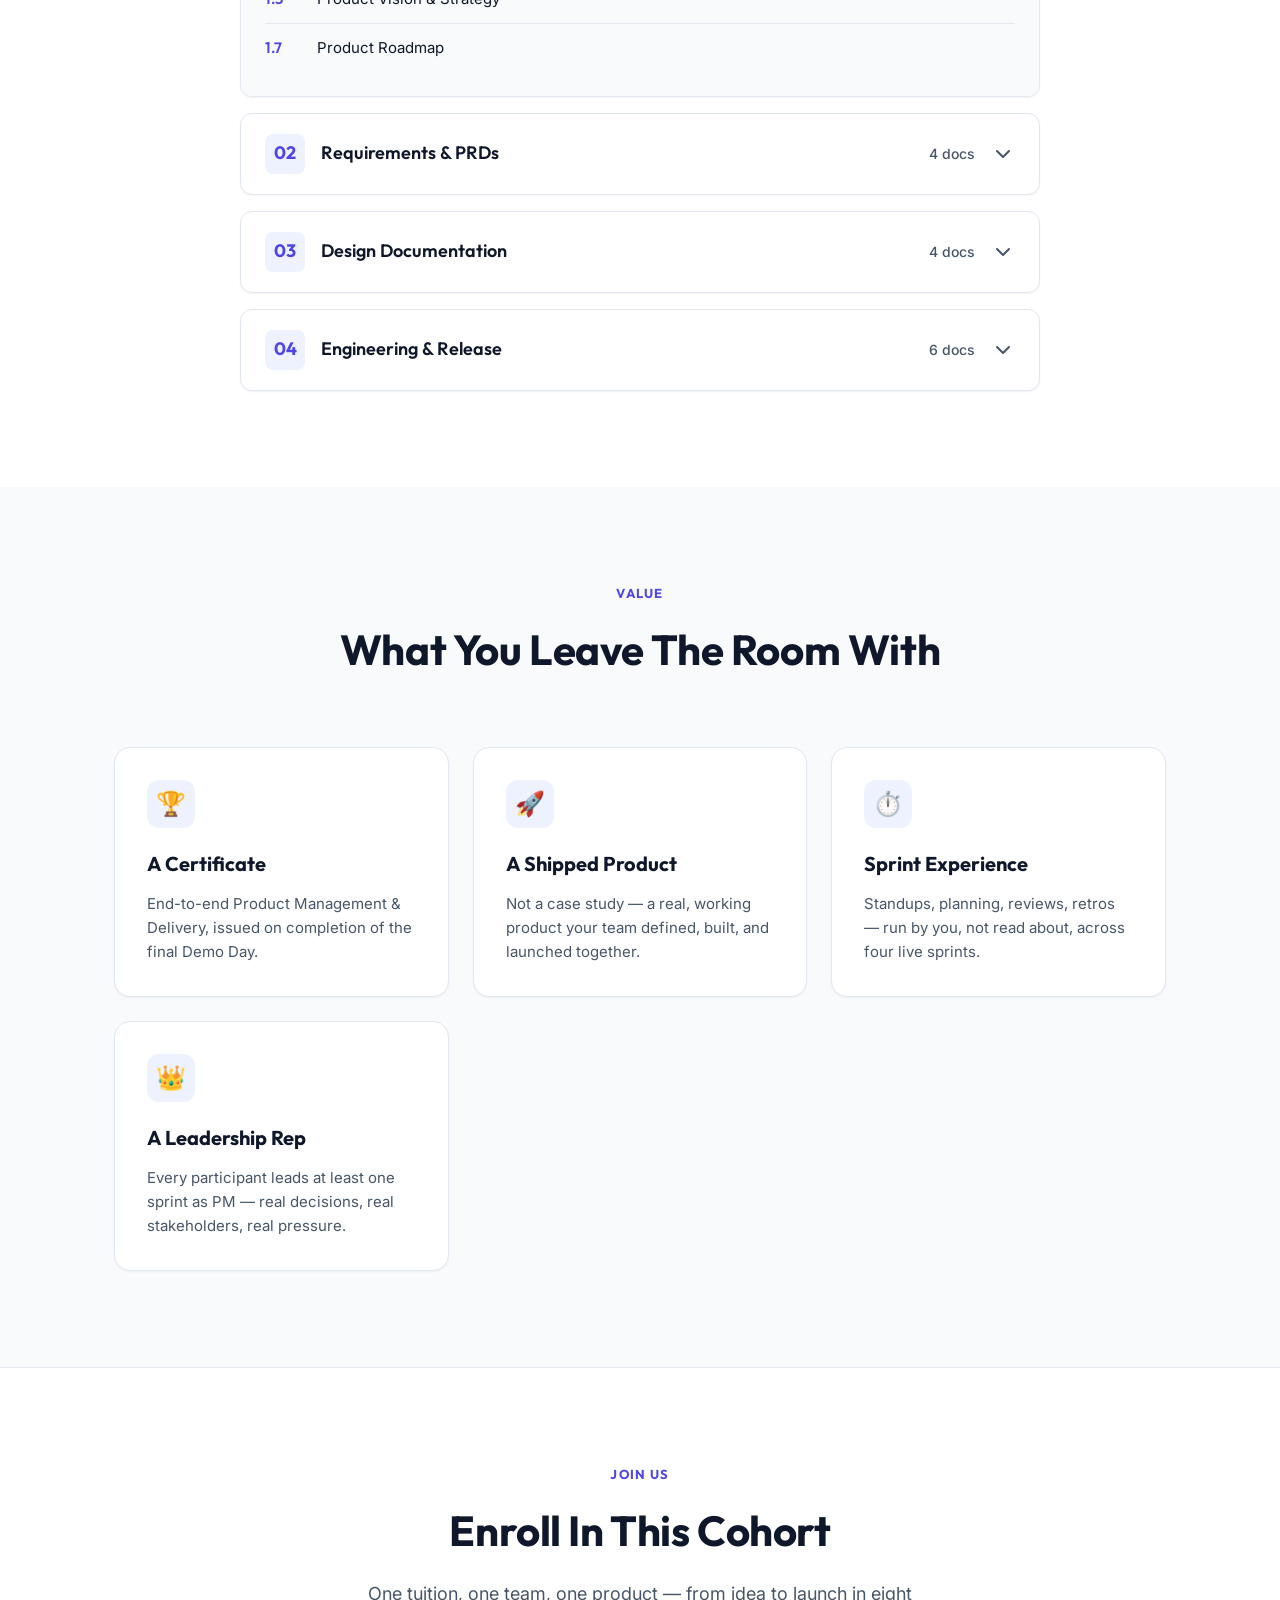
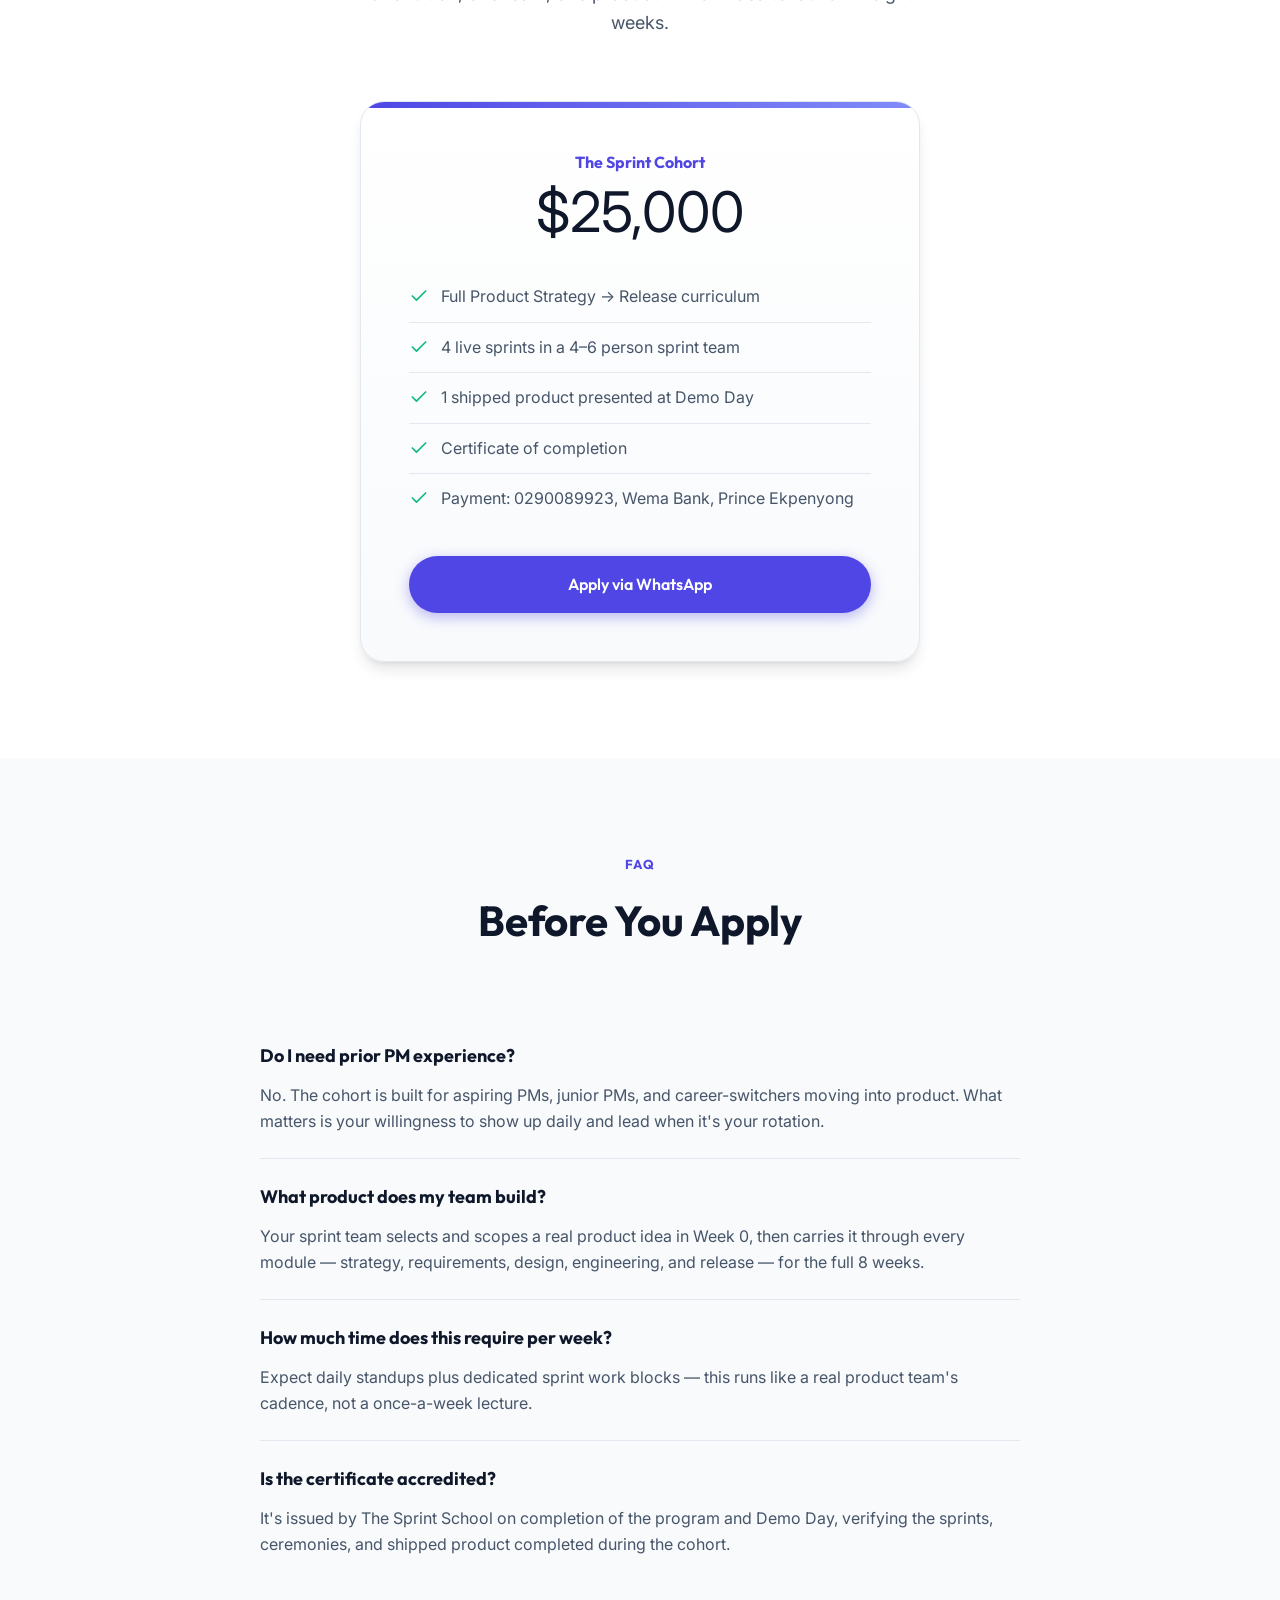
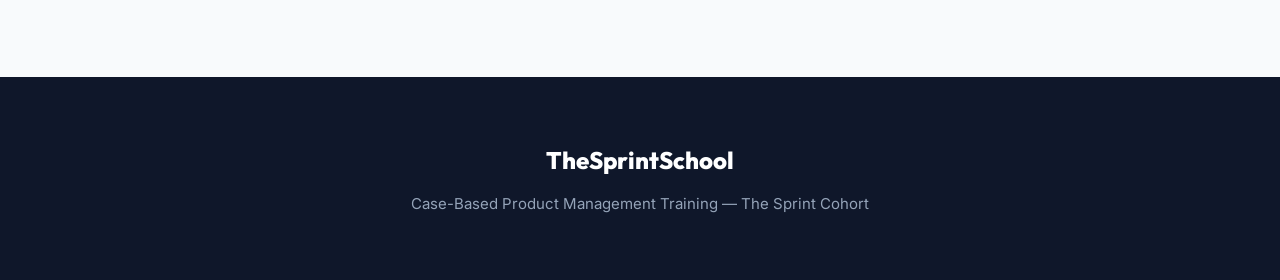
==== commit 54d63d64: "new cohort" ====
--- a/index.html
+++ b/index.html
@@ -1,697 +1,1110 @@
 <!DOCTYPE html>
 <html lang="en">
+
 <head>
-<meta charset="UTF-8">
-<meta name="viewport" content="width=device-width, initial-scale=1.0">
-<title>The Sprint Cohort</title>
-<link rel="preconnect" href="https://fonts.googleapis.com">
-<link rel="preconnect" href="https://fonts.gstatic.com" crossorigin>
-<link href="https://fonts.googleapis.com/css2?family=Inter:wght@400;500;600&family=Outfit:wght@500;700;800&display=swap" rel="stylesheet">
-<style>
-  :root {
-    --bg: #F8FAFC;
-    --card: #FFFFFF;
-    --primary: #4F46E5;
-    --primary-hover: #4338CA;
-    --accent: #10B981;
-    --text-main: #0F172A;
-    --text-muted: #475569;
-    --border: #E2E8F0;
-    --shadow-sm: 0 1px 2px 0 rgb(0 0 0 / 0.05);
-    --shadow-md: 0 4px 6px -1px rgb(0 0 0 / 0.1), 0 2px 4px -2px rgb(0 0 0 / 0.1);
-    --shadow-lg: 0 10px 15px -3px rgb(0 0 0 / 0.1), 0 4px 6px -4px rgb(0 0 0 / 0.1);
-    --radius: 16px;
-  }
-
-  * { box-sizing: border-box; }
-  html { scroll-behavior: smooth; }
-  body {
-    margin: 0;
-    background-color: var(--bg);
-    color: var(--text-main);
-    font-family: 'Inter', sans-serif;
-    line-height: 1.6;
-    -webkit-font-smoothing: antialiased;
-  }
-
-  h1, h2, h3, h4 {
-    font-family: 'Outfit', sans-serif;
-    margin-top: 0;
-    color: var(--text-main);
-  }
-
-  a { color: inherit; text-decoration: none; }
-  img { max-width: 100%; }
-
-  /* Layout */
-  .wrap { max-width: 1100px; margin: 0 auto; padding: 0 24px; }
-  section { padding: 96px 0; }
-  
-  /* Header */
-  header.bar {
-    background: var(--card);
-    border-bottom: 1px solid var(--border);
-    position: sticky;
-    top: 0;
-    z-index: 100;
-  }
-  .bar-inner {
-    max-width: 1100px; margin: 0 auto; padding: 16px 24px;
-    display: flex; align-items: center; justify-content: space-between;
-  }
-  .bar-inner .brand { 
-    font-family: 'Outfit', sans-serif; 
-    font-weight: 800; 
-    font-size: 20px;
-    color: var(--primary);
-  }
-  .bar-inner .tag { 
-    color: var(--text-muted); 
-    font-size: 14px; 
-    font-weight: 500;
-    display: none;
-  }
-  @media (min-width: 600px) { .bar-inner .tag { display: block; } }
-
-  /* Buttons */
-  .btn-primary {
-    display: inline-block;
-    background: var(--primary);
-    color: #fff;
-    font-family: 'Outfit', sans-serif;
-    font-weight: 600;
-    font-size: 16px;
-    padding: 16px 32px;
-    border-radius: 9999px;
-    transition: all 0.2s ease;
-    box-shadow: 0 4px 14px 0 rgba(79, 70, 229, 0.39);
-    text-align: center;
-  }
-  .btn-primary:hover {
-    background: var(--primary-hover);
-    transform: translateY(-2px);
-    box-shadow: 0 6px 20px rgba(79, 70, 229, 0.4);
-    color: #fff;
-  }
-
-  .badge {
-    display: inline-block;
-    background: #EEF2FF;
-    color: var(--primary);
-    font-family: 'Inter', sans-serif;
-    font-size: 13px;
-    font-weight: 600;
-    padding: 6px 12px;
-    border-radius: 9999px;
-    margin-bottom: 24px;
-    text-transform: uppercase;
-    letter-spacing: 0.05em;
-  }
-
-  /* Hero */
-  .hero { 
-    padding: 80px 0; 
-    background: linear-gradient(180deg, #FFFFFF 0%, var(--bg) 100%);
-    position: relative;
-    overflow: hidden;
-  }
-  .hero::before {
-    content: '';
-    position: absolute;
-    top: -100px;
-    right: -100px;
-    width: 400px;
-    height: 400px;
-    background: radial-gradient(circle, rgba(79,70,229,0.1) 0%, rgba(255,255,255,0) 70%);
-    border-radius: 50%;
-  }
-  .hero-grid {
-    display: grid; grid-template-columns: 1.2fr 1fr; gap: 64px; align-items: center;
-  }
-  h1.headline {
-    font-size: clamp(40px, 5vw, 64px);
-    line-height: 1.1;
-    margin-bottom: 24px;
-    letter-spacing: -0.02em;
-  }
-  h1.headline span.highlight {
-    color: var(--primary);
-  }
-  .dek {
-    font-size: 18px; color: var(--text-muted); margin-bottom: 40px; max-width: 540px;
-  }
-  .cta-row { display: flex; gap: 20px; flex-direction: column; align-items: flex-start; }
-  @media (min-width: 600px) {
-    .cta-row { flex-direction: row; align-items: center; }
-  }
-  .price-note { 
-    font-size: 14px; color: var(--text-muted); 
-    display: flex; flex-direction: column; gap: 4px;
-  }
-  .price-note b { color: var(--text-main); font-size: 16px; }
-
-  /* Dossier Card -> Info Card */
-  .info-card {
-    background: var(--card);
-    border-radius: var(--radius);
-    padding: 32px;
-    box-shadow: 0 20px 25px -5px rgb(0 0 0 / 0.1), 0 8px 10px -6px rgb(0 0 0 / 0.1);
-    border: 1px solid rgba(255,255,255,0.5);
-    position: relative;
-  }
-  .info-row { 
-    display: flex; justify-content: space-between; align-items: center;
-    padding: 16px 0; border-bottom: 1px solid var(--border); 
-  }
-  .info-row:last-child { border-bottom: none; padding-bottom: 0; }
-  .info-row:first-child { padding-top: 0; }
-  .info-row .k { color: var(--text-muted); font-size: 14px; font-weight: 500; }
-  .info-row .v { font-weight: 600; text-align: right; font-family: 'Outfit', sans-serif; font-size: 16px;}
-  
-  .certified-badge {
-    position: absolute;
-    top: -20px;
-    right: -20px;
-    background: var(--accent);
-    color: white;
-    width: 80px;
-    height: 80px;
-    border-radius: 50%;
-    display: flex;
-    align-items: center;
-    justify-content: center;
-    text-align: center;
-    font-family: 'Outfit', sans-serif;
-    font-size: 12px;
-    font-weight: 800;
-    line-height: 1.1;
-    box-shadow: var(--shadow-md);
-    transform: rotate(15deg);
-  }
-
-  /* Section Headings */
-  .section-head { text-align: center; margin-bottom: 64px; }
-  .section-tag { 
-    color: var(--primary); font-weight: 700; font-family: 'Outfit', sans-serif; 
-    text-transform: uppercase; letter-spacing: 0.1em; font-size: 13px; margin-bottom: 12px; display: block;
-  }
-  h2.section-title { font-size: clamp(32px, 4vw, 42px); margin-bottom: 16px; letter-spacing: -0.01em;}
-  .section-sub { color: var(--text-muted); font-size: 18px; max-width: 600px; margin: 0 auto; }
-
-  /* Timeline */
-  .timeline { max-width: 800px; margin: 0 auto; }
-  .tl-item {
-    display: flex; gap: 32px; padding-bottom: 48px; position: relative;
-  }
-  .tl-item:last-child { padding-bottom: 0; }
-  .tl-item::before {
-    content: '';
-    position: absolute;
-    left: 15px; top: 40px; bottom: 0;
-    width: 2px; background: var(--border);
-  }
-  .tl-item:last-child::before { display: none; }
-  
-  .tl-dot {
-    width: 32px; height: 32px; border-radius: 50%;
-    background: var(--primary); color: white;
-    display: flex; align-items: center; justify-content: center;
-    font-family: 'Outfit', sans-serif; font-weight: 700; font-size: 14px;
-    flex-shrink: 0; z-index: 1; box-shadow: 0 0 0 6px var(--bg);
-  }
-  .tl-content {
-    background: var(--card);
-    border-radius: var(--radius);
-    padding: 32px;
-    box-shadow: var(--shadow-md);
-    flex-grow: 1;
-    border: 1px solid var(--border);
-  }
-  .tl-week { color: var(--primary); font-weight: 700; font-size: 13px; text-transform: uppercase; letter-spacing: 0.05em; margin-bottom: 8px; }
-  .tl-title { font-size: 22px; margin-bottom: 12px; }
-  .tl-desc { color: var(--text-muted); margin-bottom: 20px; font-size: 15px; }
-  .tl-tags { display: flex; flex-wrap: wrap; gap: 8px; }
-  .tag-chip {
-    background: #F1F5F9; color: var(--text-muted);
-    font-size: 12px; font-weight: 500; padding: 4px 12px; border-radius: 9999px;
-  }
-
-  /* Curriculum Accordion */
-  .folders { max-width: 800px; margin: 0 auto; display: flex; flex-direction: column; gap: 16px; }
-  .folder {
-    background: var(--card);
-    border-radius: 12px;
-    box-shadow: var(--shadow-sm);
-    border: 1px solid var(--border);
-    overflow: hidden;
-    transition: all 0.2s ease;
-  }
-  .folder:hover { box-shadow: var(--shadow-md); border-color: #CBD5E1; }
-  
-  .folder-tab {
-    display: flex; align-items: center; justify-content: space-between;
-    padding: 20px 24px; cursor: pointer; user-select: none;
-  }
-  .folder-tab .left { display: flex; align-items: center; gap: 16px; }
-  .folder-num {
-    background: #EEF2FF; color: var(--primary);
-    width: 40px; height: 40px; border-radius: 8px;
-    display: flex; align-items: center; justify-content: center;
-    font-family: 'Outfit', sans-serif; font-weight: 700; font-size: 18px;
-  }
-  .folder-name { font-family: 'Outfit', sans-serif; font-weight: 600; font-size: 18px; }
-  .folder-count { color: var(--text-muted); font-size: 14px; font-weight: 500;}
-  .folder-arrow { 
-    color: var(--text-muted); transition: transform 0.3s ease; 
-    display: flex; align-items: center; justify-content: center;
-  }
-  .folder.open .folder-arrow { transform: rotate(180deg); }
-  
-  .folder-body { max-height: 0; overflow: hidden; transition: max-height 0.4s ease; background: #F8FAFC; }
-  .folder.open .folder-body { max-height: 800px; }
-  .folder-list { list-style: none; margin: 0; padding: 12px 24px 24px; }
-  .folder-list li {
-    display: flex; gap: 12px; padding: 12px 0; border-bottom: 1px solid var(--border);
-    font-size: 15px; color: var(--text-main);
-  }
-  .folder-list li:last-child { border-bottom: none; }
-  .doc-id { color: var(--primary); font-family: 'Outfit', sans-serif; font-weight: 600; min-width: 40px; }
-
-  /* Outcomes Grid */
-  .outcomes-grid {
-    display: grid; grid-template-columns: repeat(auto-fit, minmax(280px, 1fr)); gap: 24px;
-  }
-  .outcome-card {
-    background: var(--card); border: 1px solid var(--border);
-    border-radius: var(--radius); padding: 32px;
-    box-shadow: var(--shadow-sm);
-    transition: transform 0.2s ease, box-shadow 0.2s ease;
-  }
-  .outcome-card:hover { transform: translateY(-4px); box-shadow: var(--shadow-md); }
-  .outcome-icon {
-    width: 48px; height: 48px; border-radius: 12px; background: #EEF2FF; color: var(--primary);
-    display: flex; align-items: center; justify-content: center; margin-bottom: 20px;
-    font-size: 24px;
-  }
-  .outcome-card h3 { font-size: 20px; margin-bottom: 12px; }
-  .outcome-card p { color: var(--text-muted); margin: 0; font-size: 15px; }
-
-  /* Pricing */
-  .enroll-section { background: var(--card); border-top: 1px solid var(--border); }
-  .pricing-card {
-    background: linear-gradient(180deg, #FFFFFF 0%, #F8FAFC 100%);
-    border: 1px solid var(--border);
-    border-radius: 24px;
-    padding: 48px;
-    box-shadow: var(--shadow-lg);
-    text-align: center;
-    max-width: 560px;
-    margin: 0 auto;
-    position: relative;
-    overflow: hidden;
-  }
-  .pricing-card::before {
-    content: ''; position: absolute; top: 0; left: 0; right: 0; height: 6px;
-    background: linear-gradient(90deg, var(--primary), #818CF8);
-  }
-  .price-sub { color: var(--primary); font-weight: 700; font-family: 'Outfit', sans-serif; font-size: 16px; margin-bottom: 8px;}
-  .price-tag { font-size: 56px; margin: 0 0 24px; color: var(--text-main); line-height: 1;}
-  .price-list { text-align: left; margin: 32px 0; padding: 0; list-style: none; font-size: 16px; color: var(--text-muted); }
-  .price-list li { padding: 12px 0; border-bottom: 1px solid var(--border); display: flex; gap: 12px; align-items: flex-start; }
-  .price-list li:last-child { border-bottom: none; }
-  .price-list li svg { width: 20px; height: 20px; color: var(--accent); flex-shrink: 0; margin-top: 2px; }
-
-  /* FAQ */
-  .faq-container { max-width: 760px; margin: 0 auto; }
-  .faq-item { padding: 24px 0; border-bottom: 1px solid var(--border); }
-  .faq-item:last-child { border-bottom: none; }
-  .faq-q { font-size: 18px; margin-bottom: 12px; }
-  .faq-a { color: var(--text-muted); margin: 0; font-size: 16px; line-height: 1.6; }
-
-  /* Footer */
-  footer {
-    background: var(--text-main); color: #fff;
-    padding: 64px 0; text-align: center; font-size: 15px; color: #94A3B8;
-  }
-  footer .brand { font-family: 'Outfit', sans-serif; font-weight: 800; font-size: 24px; color: #fff; margin-bottom: 12px; }
-
-  @media (max-width: 820px) {
-    .hero-grid { grid-template-columns: 1fr; gap: 48px; }
-    .hero { padding: 48px 0; }
-    .certified-badge { top: -15px; right: -15px; width: 64px; height: 64px; font-size: 10px; }
-    .tl-item { flex-direction: column; gap: 16px; padding-bottom: 40px; }
-    .tl-item::before { display: none; }
-    .tl-dot { margin-bottom: 8px; }
-    .pricing-card { padding: 32px 24px; }
-  }
-
-  @media (prefers-reduced-motion: reduce) {
-    * { transition: none !important; scroll-behavior: auto !important; }
-  }
-</style>
+  <meta charset="UTF-8">
+  <meta name="viewport" content="width=device-width, initial-scale=1.0">
+  <title>The Sprint Cohort</title>
+  <link rel="preconnect" href="https://fonts.googleapis.com">
+  <link rel="preconnect" href="https://fonts.gstatic.com" crossorigin>
+  <link
+    href="https://fonts.googleapis.com/css2?family=Inter:wght@400;500;600&family=Outfit:wght@500;700;800&display=swap"
+    rel="stylesheet">
+  <style>
+    :root {
+      --bg: #F8FAFC;
+      --card: #FFFFFF;
+      --primary: #4F46E5;
+      --primary-hover: #4338CA;
+      --accent: #10B981;
+      --text-main: #0F172A;
+      --text-muted: #475569;
+      --border: #E2E8F0;
+      --shadow-sm: 0 1px 2px 0 rgb(0 0 0 / 0.05);
+      --shadow-md: 0 4px 6px -1px rgb(0 0 0 / 0.1), 0 2px 4px -2px rgb(0 0 0 / 0.1);
+      --shadow-lg: 0 10px 15px -3px rgb(0 0 0 / 0.1), 0 4px 6px -4px rgb(0 0 0 / 0.1);
+      --radius: 16px;
+    }
+
+    * {
+      box-sizing: border-box;
+    }
+
+    html {
+      scroll-behavior: smooth;
+    }
+
+    body {
+      margin: 0;
+      background-color: var(--bg);
+      color: var(--text-main);
+      font-family: 'Inter', sans-serif;
+      line-height: 1.6;
+      -webkit-font-smoothing: antialiased;
+    }
+
+    h1,
+    h2,
+    h3,
+    h4 {
+      font-family: 'Outfit', sans-serif;
+      margin-top: 0;
+      color: var(--text-main);
+    }
+
+    a {
+      color: inherit;
+      text-decoration: none;
+    }
+
+    img {
+      max-width: 100%;
+    }
+
+    /* Layout */
+    .wrap {
+      max-width: 1100px;
+      margin: 0 auto;
+      padding: 0 24px;
+    }
+
+    section {
+      padding: 96px 0;
+    }
+
+    /* Header */
+    header.bar {
+      background: var(--card);
+      border-bottom: 1px solid var(--border);
+      position: sticky;
+      top: 0;
+      z-index: 100;
+    }
+
+    .bar-inner {
+      max-width: 1100px;
+      margin: 0 auto;
+      padding: 16px 24px;
+      display: flex;
+      align-items: center;
+      justify-content: space-between;
+    }
+
+    .bar-inner .brand {
+      font-family: 'Outfit', sans-serif;
+      font-weight: 800;
+      font-size: 20px;
+      color: var(--primary);
+    }
+
+    .bar-inner .tag {
+      color: var(--text-muted);
+      font-size: 14px;
+      font-weight: 500;
+      display: none;
+    }
+
+    @media (min-width: 600px) {
+      .bar-inner .tag {
+        display: block;
+      }
+    }
+
+    /* Buttons */
+    .btn-primary {
+      display: inline-block;
+      background: var(--primary);
+      color: #fff;
+      font-family: 'Outfit', sans-serif;
+      font-weight: 600;
+      font-size: 16px;
+      padding: 16px 32px;
+      border-radius: 9999px;
+      transition: all 0.2s ease;
+      box-shadow: 0 4px 14px 0 rgba(79, 70, 229, 0.39);
+      text-align: center;
+    }
+
+    .btn-primary:hover {
+      background: var(--primary-hover);
+      transform: translateY(-2px);
+      box-shadow: 0 6px 20px rgba(79, 70, 229, 0.4);
+      color: #fff;
+    }
+
+    .badge {
+      display: inline-block;
+      background: #EEF2FF;
+      color: var(--primary);
+      font-family: 'Inter', sans-serif;
+      font-size: 13px;
+      font-weight: 600;
+      padding: 6px 12px;
+      border-radius: 9999px;
+      margin-bottom: 24px;
+      text-transform: uppercase;
+      letter-spacing: 0.05em;
+    }
+
+    /* Hero */
+    .hero {
+      padding: 80px 0;
+      background: linear-gradient(180deg, #FFFFFF 0%, var(--bg) 100%);
+      position: relative;
+      overflow: hidden;
+    }
+
+    .hero::before {
+      content: '';
+      position: absolute;
+      top: -100px;
+      right: -100px;
+      width: 400px;
+      height: 400px;
+      background: radial-gradient(circle, rgba(79, 70, 229, 0.1) 0%, rgba(255, 255, 255, 0) 70%);
+      border-radius: 50%;
+    }
+
+    .hero-grid {
+      display: grid;
+      grid-template-columns: 1.2fr 1fr;
+      gap: 64px;
+      align-items: center;
+    }
+
+    h1.headline {
+      font-size: clamp(40px, 5vw, 64px);
+      line-height: 1.1;
+      margin-bottom: 24px;
+      letter-spacing: -0.02em;
+    }
+
+    h1.headline span.highlight {
+      color: var(--primary);
+    }
+
+    .dek {
+      font-size: 18px;
+      color: var(--text-muted);
+      margin-bottom: 40px;
+      max-width: 540px;
+    }
+
+    .cta-row {
+      display: flex;
+      gap: 20px;
+      flex-direction: column;
+      align-items: flex-start;
+    }
+
+    @media (min-width: 600px) {
+      .cta-row {
+        flex-direction: row;
+        align-items: center;
+      }
+    }
+
+    .price-note {
+      font-size: 14px;
+      color: var(--text-muted);
+      display: flex;
+      flex-direction: column;
+      gap: 4px;
+    }
+
+    .price-note b {
+      color: var(--text-main);
+      font-size: 16px;
+    }
+
+    /* Dossier Card -> Info Card */
+    .info-card {
+      background: var(--card);
+      border-radius: var(--radius);
+      padding: 32px;
+      box-shadow: 0 20px 25px -5px rgb(0 0 0 / 0.1), 0 8px 10px -6px rgb(0 0 0 / 0.1);
+      border: 1px solid rgba(255, 255, 255, 0.5);
+      position: relative;
+    }
+
+    .info-row {
+      display: flex;
+      justify-content: space-between;
+      align-items: center;
+      padding: 16px 0;
+      border-bottom: 1px solid var(--border);
+    }
+
+    .info-row:last-child {
+      border-bottom: none;
+      padding-bottom: 0;
+    }
+
+    .info-row:first-child {
+      padding-top: 0;
+    }
+
+    .info-row .k {
+      color: var(--text-muted);
+      font-size: 14px;
+      font-weight: 500;
+    }
+
+    .info-row .v {
+      font-weight: 600;
+      text-align: right;
+      font-family: 'Outfit', sans-serif;
+      font-size: 16px;
+    }
+
+    .certified-badge {
+      position: absolute;
+      top: -20px;
+      right: -20px;
+      background: var(--accent);
+      color: white;
+      width: 80px;
+      height: 80px;
+      border-radius: 50%;
+      display: flex;
+      align-items: center;
+      justify-content: center;
+      text-align: center;
+      font-family: 'Outfit', sans-serif;
+      font-size: 12px;
+      font-weight: 800;
+      line-height: 1.1;
+      box-shadow: var(--shadow-md);
+      transform: rotate(15deg);
+    }
+
+    /* Section Headings */
+    .section-head {
+      text-align: center;
+      margin-bottom: 64px;
+    }
+
+    .section-tag {
+      color: var(--primary);
+      font-weight: 700;
+      font-family: 'Outfit', sans-serif;
+      text-transform: uppercase;
+      letter-spacing: 0.1em;
+      font-size: 13px;
+      margin-bottom: 12px;
+      display: block;
+    }
+
+    h2.section-title {
+      font-size: clamp(32px, 4vw, 42px);
+      margin-bottom: 16px;
+      letter-spacing: -0.01em;
+    }
+
+    .section-sub {
+      color: var(--text-muted);
+      font-size: 18px;
+      max-width: 600px;
+      margin: 0 auto;
+    }
+
+    /* Timeline */
+    .timeline {
+      max-width: 800px;
+      margin: 0 auto;
+    }
+
+    .tl-item {
+      display: flex;
+      gap: 32px;
+      padding-bottom: 48px;
+      position: relative;
+    }
+
+    .tl-item:last-child {
+      padding-bottom: 0;
+    }
+
+    .tl-item::before {
+      content: '';
+      position: absolute;
+      left: 15px;
+      top: 40px;
+      bottom: 0;
+      width: 2px;
+      background: var(--border);
+    }
+
+    .tl-item:last-child::before {
+      display: none;
+    }
+
+    .tl-dot {
+      width: 32px;
+      height: 32px;
+      border-radius: 50%;
+      background: var(--primary);
+      color: white;
+      display: flex;
+      align-items: center;
+      justify-content: center;
+      font-family: 'Outfit', sans-serif;
+      font-weight: 700;
+      font-size: 14px;
+      flex-shrink: 0;
+      z-index: 1;
+      box-shadow: 0 0 0 6px var(--bg);
+    }
+
+    .tl-content {
+      background: var(--card);
+      border-radius: var(--radius);
+      padding: 32px;
+      box-shadow: var(--shadow-md);
+      flex-grow: 1;
+      border: 1px solid var(--border);
+    }
+
+    .tl-week {
+      color: var(--primary);
+      font-weight: 700;
+      font-size: 13px;
+      text-transform: uppercase;
+      letter-spacing: 0.05em;
+      margin-bottom: 8px;
+    }
+
+    .tl-title {
+      font-size: 22px;
+      margin-bottom: 12px;
+    }
+
+    .tl-desc {
+      color: var(--text-muted);
+      margin-bottom: 20px;
+      font-size: 15px;
+    }
+
+    .tl-tags {
+      display: flex;
+      flex-wrap: wrap;
+      gap: 8px;
+    }
+
+    .tag-chip {
+      background: #F1F5F9;
+      color: var(--text-muted);
+      font-size: 12px;
+      font-weight: 500;
+      padding: 4px 12px;
+      border-radius: 9999px;
+    }
+
+    /* Curriculum Accordion */
+    .folders {
+      max-width: 800px;
+      margin: 0 auto;
+      display: flex;
+      flex-direction: column;
+      gap: 16px;
+    }
+
+    .folder {
+      background: var(--card);
+      border-radius: 12px;
+      box-shadow: var(--shadow-sm);
+      border: 1px solid var(--border);
+      overflow: hidden;
+      transition: all 0.2s ease;
+    }
+
+    .folder:hover {
+      box-shadow: var(--shadow-md);
+      border-color: #CBD5E1;
+    }
+
+    .folder-tab {
+      display: flex;
+      align-items: center;
+      justify-content: space-between;
+      padding: 20px 24px;
+      cursor: pointer;
+      user-select: none;
+    }
+
+    .folder-tab .left {
+      display: flex;
+      align-items: center;
+      gap: 16px;
+    }
+
+    .folder-num {
+      background: #EEF2FF;
+      color: var(--primary);
+      width: 40px;
+      height: 40px;
+      border-radius: 8px;
+      display: flex;
+      align-items: center;
+      justify-content: center;
+      font-family: 'Outfit', sans-serif;
+      font-weight: 700;
+      font-size: 18px;
+    }
+
+    .folder-name {
+      font-family: 'Outfit', sans-serif;
+      font-weight: 600;
+      font-size: 18px;
+    }
+
+    .folder-count {
+      color: var(--text-muted);
+      font-size: 14px;
+      font-weight: 500;
+    }
+
+    .folder-arrow {
+      color: var(--text-muted);
+      transition: transform 0.3s ease;
+      display: flex;
+      align-items: center;
+      justify-content: center;
+    }
+
+    .folder.open .folder-arrow {
+      transform: rotate(180deg);
+    }
+
+    .folder-body {
+      max-height: 0;
+      overflow: hidden;
+      transition: max-height 0.4s ease;
+      background: #F8FAFC;
+    }
+
+    .folder.open .folder-body {
+      max-height: 800px;
+    }
+
+    .folder-list {
+      list-style: none;
+      margin: 0;
+      padding: 12px 24px 24px;
+    }
+
+    .folder-list li {
+      display: flex;
+      gap: 12px;
+      padding: 12px 0;
+      border-bottom: 1px solid var(--border);
+      font-size: 15px;
+      color: var(--text-main);
+    }
+
+    .folder-list li:last-child {
+      border-bottom: none;
+    }
+
+    .doc-id {
+      color: var(--primary);
+      font-family: 'Outfit', sans-serif;
+      font-weight: 600;
+      min-width: 40px;
+    }
+
+    /* Outcomes Grid */
+    .outcomes-grid {
+      display: grid;
+      grid-template-columns: repeat(auto-fit, minmax(280px, 1fr));
+      gap: 24px;
+    }
+
+    .outcome-card {
+      background: var(--card);
+      border: 1px solid var(--border);
+      border-radius: var(--radius);
+      padding: 32px;
+      box-shadow: var(--shadow-sm);
+      transition: transform 0.2s ease, box-shadow 0.2s ease;
+    }
+
+    .outcome-card:hover {
+      transform: translateY(-4px);
+      box-shadow: var(--shadow-md);
+    }
+
+    .outcome-icon {
+      width: 48px;
+      height: 48px;
+      border-radius: 12px;
+      background: #EEF2FF;
+      color: var(--primary);
+      display: flex;
+      align-items: center;
+      justify-content: center;
+      margin-bottom: 20px;
+      font-size: 24px;
+    }
+
+    .outcome-card h3 {
+      font-size: 20px;
+      margin-bottom: 12px;
+    }
+
+    .outcome-card p {
+      color: var(--text-muted);
+      margin: 0;
+      font-size: 15px;
+    }
+
+    /* Pricing */
+    .enroll-section {
+      background: var(--card);
+      border-top: 1px solid var(--border);
+    }
+
+    .pricing-card {
+      background: linear-gradient(180deg, #FFFFFF 0%, #F8FAFC 100%);
+      border: 1px solid var(--border);
+      border-radius: 24px;
+      padding: 48px;
+      box-shadow: var(--shadow-lg);
+      text-align: center;
+      max-width: 560px;
+      margin: 0 auto;
+      position: relative;
+      overflow: hidden;
+    }
+
+    .pricing-card::before {
+      content: '';
+      position: absolute;
+      top: 0;
+      left: 0;
+      right: 0;
+      height: 6px;
+      background: linear-gradient(90deg, var(--primary), #818CF8);
+    }
+
+    .price-sub {
+      color: var(--primary);
+      font-weight: 700;
+      font-family: 'Outfit', sans-serif;
+      font-size: 16px;
+      margin-bottom: 8px;
+    }
+
+    .price-tag {
+      font-size: 56px;
+      margin: 0 0 24px;
+      color: var(--text-main);
+      line-height: 1;
+    }
+
+    .price-list {
+      text-align: left;
+      margin: 32px 0;
+      padding: 0;
+      list-style: none;
+      font-size: 16px;
+      color: var(--text-muted);
+    }
+
+    .price-list li {
+      padding: 12px 0;
+      border-bottom: 1px solid var(--border);
+      display: flex;
+      gap: 12px;
+      align-items: flex-start;
+    }
+
+    .price-list li:last-child {
+      border-bottom: none;
+    }
+
+    .price-list li svg {
+      width: 20px;
+      height: 20px;
+      color: var(--accent);
+      flex-shrink: 0;
+      margin-top: 2px;
+    }
+
+    /* FAQ */
+    .faq-container {
+      max-width: 760px;
+      margin: 0 auto;
+    }
+
+    .faq-item {
+      padding: 24px 0;
+      border-bottom: 1px solid var(--border);
+    }
+
+    .faq-item:last-child {
+      border-bottom: none;
+    }
+
+    .faq-q {
+      font-size: 18px;
+      margin-bottom: 12px;
+    }
+
+    .faq-a {
+      color: var(--text-muted);
+      margin: 0;
+      font-size: 16px;
+      line-height: 1.6;
+    }
+
+    /* Footer */
+    footer {
+      background: var(--text-main);
+      color: #fff;
+      padding: 64px 0;
+      text-align: center;
+      font-size: 15px;
+      color: #94A3B8;
+    }
+
+    footer .brand {
+      font-family: 'Outfit', sans-serif;
+      font-weight: 800;
+      font-size: 24px;
+      color: #fff;
+      margin-bottom: 12px;
+    }
+
+    @media (max-width: 820px) {
+      .hero-grid {
+        grid-template-columns: 1fr;
+        gap: 48px;
+      }
+
+      .hero {
+        padding: 48px 0;
+      }
+
+      .certified-badge {
+        top: -15px;
+        right: -15px;
+        width: 64px;
+        height: 64px;
+        font-size: 10px;
+      }
+
+      .tl-item {
+        flex-direction: column;
+        gap: 16px;
+        padding-bottom: 40px;
+      }
+
+      .tl-item::before {
+        display: none;
+      }
+
+      .tl-dot {
+        margin-bottom: 8px;
+      }
+
+      .pricing-card {
+        padding: 32px 24px;
+      }
+    }
+
+    @media (prefers-reduced-motion: reduce) {
+      * {
+        transition: none !important;
+        scroll-behavior: auto !important;
+      }
+    }
+  </style>
 </head>
+
 <body>
 
-<header class="bar">
-  <div class="bar-inner">
-    <span class="brand">SprintSchool</span>
-    <span class="tag">Case-Based Product Management Training</span>
-  </div>
-</header>
-
-<section class="hero">
-  <div class="wrap hero-grid">
-    <div>
-      <span class="badge">Open Enrollment • Next Cohort</span>
-      <h1 class="headline">You've read the PRDs. Now <span class="highlight">build the product.</span></h1>
-      <p class="dek">The Sprint Cohort is an 8-week live program where you run real sprint ceremonies, write actual product documentation, and ship a real product with a team — start to finish, idea to launch.</p>
-      <div class="cta-row">
-        <a href="https://wa.me/2349167690043" class="btn-primary">Apply via WhatsApp</a>
-        <div class="price-note">
-          <span>Cohort starts <b>20th August</b></span>
-          <span><b>$25,000</b> · 8 weeks</span>
-        </div>
+  <header class="bar">
+    <div class="bar-inner">
+      <span class="brand">SprintSchool</span>
+      <span class="tag">Case-Based Product Management Training</span>
+    </div>
+  </header>
+
+  <section class="hero">
+    <div class="wrap hero-grid">
+      <div>
+        <span class="badge">Open Enrollment • Next Cohort</span>
+        <h1 class="headline">You've read the PRDs. Now <span class="highlight">build the product.</span></h1>
+        <p class="dek">The Sprint Cohort is an 8-week live program where you run real sprint ceremonies, write actual
+          product documentation, and ship a real product with a team — start to finish, idea to launch.</p>
+        <div class="cta-row">
+          <a href="https://wa.me/2349167690043" class="btn-primary">Apply via WhatsApp</a>
+          <div class="price-note">
+            <span>Cohort starts <b>20th August</b></span>
+            <span><b>$25,000</b> · 8 weeks</span>
+          </div>
+        </div>
+      </div>
+
+      <div class="info-card">
+        <div class="certified-badge">CERTIFIED</div>
+        <div class="info-row"><span class="k">Program</span><span class="v">The Sprint Cohort</span></div>
+        <div class="info-row"><span class="k">Duration</span><span class="v">8 Weeks</span></div>
+        <div class="info-row"><span class="k">Format</span><span class="v">Live · Cohort-Based</span></div>
+        <div class="info-row"><span class="k">Team Size</span><span class="v">4–6 per Sprint Team</span></div>
+        <div class="info-row"><span class="k">Deliverable</span><span class="v">1 Shipped Product</span></div>
+        <div class="info-row"><span class="k">Tuition</span><span class="v">$25,000</span></div>
       </div>
     </div>
-
-    <div class="info-card">
-      <div class="certified-badge">CERTIFIED</div>
-      <div class="info-row"><span class="k">Program</span><span class="v">The Sprint Cohort</span></div>
-      <div class="info-row"><span class="k">Duration</span><span class="v">8 Weeks</span></div>
-      <div class="info-row"><span class="k">Format</span><span class="v">Live · Cohort-Based</span></div>
-      <div class="info-row"><span class="k">Team Size</span><span class="v">4–6 per Sprint Team</span></div>
-      <div class="info-row"><span class="k">Deliverable</span><span class="v">1 Shipped Product</span></div>
-      <div class="info-row"><span class="k">Tuition</span><span class="v">$25,000</span></div>
-    </div>
-  </div>
-</section>
-
-<section id="program">
-  <div class="wrap">
-    <div class="section-head">
-      <span class="section-tag">Curriculum</span>
-      <h2 class="section-title">Program Structure</h2>
-      <p class="section-sub">Eight weeks, four sprints, one continuous build — from problem definition to a live Demo Day where your team ships in front of real stakeholders.</p>
-    </div>
-
-    <div class="timeline">
-      <div class="tl-item">
-        <div class="tl-dot">0</div>
-        <div class="tl-content">
-          <div class="tl-week">Week 0</div>
-          <h3 class="tl-title">Kickoff & Team Formation</h3>
-          <p class="tl-desc">Sprint teams are formed, the product idea is selected, and Sprint 0 seeds the backlog. PM-lead rotation is assigned so every participant leads at least one sprint.</p>
-          <div class="tl-tags">
-            <span class="tag-chip">Team setup</span>
-            <span class="tag-chip">Tooling</span>
-            <span class="tag-chip">Backlog seeding</span>
-          </div>
-        </div>
+  </section>
+
+  <section id="program">
+    <div class="wrap">
+      <div class="section-head">
+        <span class="section-tag">Curriculum</span>
+        <h2 class="section-title">Program Structure</h2>
+        <p class="section-sub">Eight weeks, four sprints, one continuous build — from problem definition to a live Demo
+          Day where your team ships in front of real stakeholders.</p>
       </div>
-      
-      <div class="tl-item">
-        <div class="tl-dot">1</div>
-        <div class="tl-content">
-          <div class="tl-week">Weeks 1–2</div>
-          <h3 class="tl-title">Sprint 1 — Discovery & Definition</h3>
-          <p class="tl-desc">Daily standups begin. Teams write the executive summary, run market and competitive research, define personas, and draft the first PRD and roadmap.</p>
-          <div class="tl-tags">
-            <span class="tag-chip">Standups</span>
-            <span class="tag-chip">Sprint Planning</span>
-            <span class="tag-chip">Backlog Grooming</span>
-          </div>
-        </div>
-      </div>
-      
-      <div class="tl-item">
-        <div class="tl-dot">2</div>
-        <div class="tl-content">
-          <div class="tl-week">Weeks 3–4</div>
-          <h3 class="tl-title">Sprint 2 — Requirements & Design</h3>
-          <p class="tl-desc">Teams formalize BRDs, FRS, and NFRs, then hand requirements to design: user flows, wireframes, and a working design system move toward usability testing.</p>
-          <div class="tl-tags">
-            <span class="tag-chip">Design Handoff</span>
-            <span class="tag-chip">Sprint Review</span>
-          </div>
-        </div>
-      </div>
-      
-      <div class="tl-item">
-        <div class="tl-dot">3</div>
-        <div class="tl-content">
-          <div class="tl-week">Weeks 5–6</div>
-          <h3 class="tl-title">Sprint 3 — Build & Engineering</h3>
-          <p class="tl-desc">System architecture, database schema, and API documentation are drafted alongside a working MVP. Stakeholder updates continue as scope evolves in real time.</p>
-          <div class="tl-tags">
-            <span class="tag-chip">Mid-Sprint Check-in</span>
-            <span class="tag-chip">Retrospective</span>
-          </div>
-        </div>
-      </div>
-
-      <div class="tl-item">
-        <div class="tl-dot">4</div>
-        <div class="tl-content">
-          <div class="tl-week">Weeks 7–8</div>
-          <h3 class="tl-title">Sprint 4 — Release & Demo Day</h3>
-          <p class="tl-desc">Release readiness review, final retrospective, and a live Demo Day where each team presents its shipped product to stakeholders, mentors, and peers.</p>
-          <div class="tl-tags">
-            <span class="tag-chip">Release Readiness</span>
-            <span class="tag-chip">Demo Day</span>
+
+      <div class="timeline">
+        <div class="tl-item">
+          <div class="tl-dot">0</div>
+          <div class="tl-content">
+            <div class="tl-week">Week 0</div>
+            <h3 class="tl-title">Kickoff & Team Formation</h3>
+            <p class="tl-desc">Sprint teams are formed, the product idea is selected, and Sprint 0 seeds the backlog.
+              PM-lead rotation is assigned so every participant leads at least one sprint.</p>
+            <div class="tl-tags">
+              <span class="tag-chip">Team setup</span>
+              <span class="tag-chip">Tooling</span>
+              <span class="tag-chip">Backlog seeding</span>
+            </div>
+          </div>
+        </div>
+
+        <div class="tl-item">
+          <div class="tl-dot">1</div>
+          <div class="tl-content">
+            <div class="tl-week">Weeks 1–2</div>
+            <h3 class="tl-title">Sprint 1 — Discovery & Definition</h3>
+            <p class="tl-desc">Daily standups begin. Teams write the executive summary, run market and competitive
+              research, define personas, and draft the first PRD and roadmap.</p>
+            <div class="tl-tags">
+              <span class="tag-chip">Standups</span>
+              <span class="tag-chip">Sprint Planning</span>
+              <span class="tag-chip">Backlog Grooming</span>
+            </div>
+          </div>
+        </div>
+
+        <div class="tl-item">
+          <div class="tl-dot">2</div>
+          <div class="tl-content">
+            <div class="tl-week">Weeks 3–4</div>
+            <h3 class="tl-title">Sprint 2 — Requirements & Design</h3>
+            <p class="tl-desc">Teams formalize BRDs, FRS, and NFRs, then hand requirements to design: user flows,
+              wireframes, and a working design system move toward usability testing.</p>
+            <div class="tl-tags">
+              <span class="tag-chip">Design Handoff</span>
+              <span class="tag-chip">Sprint Review</span>
+            </div>
+          </div>
+        </div>
+
+        <div class="tl-item">
+          <div class="tl-dot">3</div>
+          <div class="tl-content">
+            <div class="tl-week">Weeks 5–6</div>
+            <h3 class="tl-title">Sprint 3 — Build & Engineering</h3>
+            <p class="tl-desc">System architecture, database schema, and API documentation are drafted alongside a
+              working MVP. Stakeholder updates continue as scope evolves in real time.</p>
+            <div class="tl-tags">
+              <span class="tag-chip">Mid-Sprint Check-in</span>
+              <span class="tag-chip">Retrospective</span>
+            </div>
+          </div>
+        </div>
+
+        <div class="tl-item">
+          <div class="tl-dot">4</div>
+          <div class="tl-content">
+            <div class="tl-week">Weeks 7–8</div>
+            <h3 class="tl-title">Sprint 4 — Release & Demo Day</h3>
+            <p class="tl-desc">Release readiness review, final retrospective, and a live Demo Day where each team
+              presents its shipped product to stakeholders, mentors, and peers.</p>
+            <div class="tl-tags">
+              <span class="tag-chip">Release Readiness</span>
+              <span class="tag-chip">Demo Day</span>
+            </div>
           </div>
         </div>
       </div>
     </div>
-  </div>
-</section>
-
-<section id="curriculum" style="background: #FFFFFF;">
-  <div class="wrap">
-    <div class="section-head">
-      <span class="section-tag">Documentation</span>
-      <h2 class="section-title">What's In The File</h2>
-      <p class="section-sub">The exact documentation practice used across real product orgs — taught live, applied to the product your team is actually building.</p>
-    </div>
-
-    <div class="folders" id="folders">
-      <div class="folder open">
-        <div class="folder-tab" data-toggle>
-          <div class="left">
-            <span class="folder-num">01</span>
-            <span class="folder-name">Product Strategy</span>
-          </div>
-          <div class="left">
-            <span class="folder-count">7 docs</span>
-            <span class="folder-arrow">
-              <svg width="24" height="24" viewBox="0 0 24 24" fill="none" stroke="currentColor" stroke-width="2" stroke-linecap="round" stroke-linejoin="round"><polyline points="6 9 12 15 18 9"></polyline></svg>
-            </span>
-          </div>
-        </div>
-        <div class="folder-body">
-          <ul class="folder-list">
-            <li><span class="doc-id">1.0</span> Executive Summary</li>
-            <li><span class="doc-id">1.2</span> Market Research</li>
-            <li><span class="doc-id">1.3</span> Competitive Analysis</li>
-            <li><span class="doc-id">1.4</span> User Personas</li>
-            <li><span class="doc-id">1.5</span> Product Vision & Strategy</li>
-            <li><span class="doc-id">1.7</span> Product Roadmap</li>
-          </ul>
-        </div>
+  </section>
+
+  <section id="curriculum" style="background: #FFFFFF;">
+    <div class="wrap">
+      <div class="section-head">
+        <span class="section-tag">Documentation</span>
+        <h2 class="section-title">What's In The File</h2>
+        <p class="section-sub">The exact documentation practice used across real product orgs — taught live, applied to
+          the product your team is actually building.</p>
       </div>
 
-      <div class="folder">
-        <div class="folder-tab" data-toggle>
-          <div class="left">
-            <span class="folder-num">02</span>
-            <span class="folder-name">Requirements & PRDs</span>
-          </div>
-          <div class="left">
-            <span class="folder-count">4 docs</span>
-            <span class="folder-arrow">
-              <svg width="24" height="24" viewBox="0 0 24 24" fill="none" stroke="currentColor" stroke-width="2" stroke-linecap="round" stroke-linejoin="round"><polyline points="6 9 12 15 18 9"></polyline></svg>
-            </span>
-          </div>
-        </div>
-        <div class="folder-body">
-          <ul class="folder-list">
-            <li><span class="doc-id">3.1</span> Requirements Management Plan</li>
-            <li><span class="doc-id">3.2</span> Business Requirements Document (BRD)</li>
-            <li><span class="doc-id">3.3</span> Functional Requirements Specification (FRS)</li>
-            <li><span class="doc-id">3.4</span> Non-Functional Requirements (NFR)</li>
-          </ul>
-        </div>
-      </div>
-
-      <div class="folder">
-        <div class="folder-tab" data-toggle>
-          <div class="left">
-            <span class="folder-num">03</span>
-            <span class="folder-name">Design Documentation</span>
-          </div>
-          <div class="left">
-            <span class="folder-count">4 docs</span>
-            <span class="folder-arrow">
-              <svg width="24" height="24" viewBox="0 0 24 24" fill="none" stroke="currentColor" stroke-width="2" stroke-linecap="round" stroke-linejoin="round"><polyline points="6 9 12 15 18 9"></polyline></svg>
-            </span>
-          </div>
-        </div>
-        <div class="folder-body">
-          <ul class="folder-list">
-            <li><span class="doc-id">D4.1</span> User Flows & Journey Mapping</li>
-            <li><span class="doc-id">D4.2</span> Wireframing & Low-Fidelity Design</li>
-            <li><span class="doc-id">D4.3</span> UI Specifications & Design Systems</li>
-            <li><span class="doc-id">D4.4</span> Usability Testing & Design Handoff</li>
-          </ul>
-        </div>
-      </div>
-      
-      <div class="folder">
-        <div class="folder-tab" data-toggle>
-          <div class="left">
-            <span class="folder-num">04</span>
-            <span class="folder-name">Engineering & Release</span>
-          </div>
-          <div class="left">
-            <span class="folder-count">6 docs</span>
-            <span class="folder-arrow">
-              <svg width="24" height="24" viewBox="0 0 24 24" fill="none" stroke="currentColor" stroke-width="2" stroke-linecap="round" stroke-linejoin="round"><polyline points="6 9 12 15 18 9"></polyline></svg>
-            </span>
-          </div>
-        </div>
-        <div class="folder-body">
-          <ul class="folder-list">
-            <li><span class="doc-id">E5.1</span> System Architecture Documentation</li>
-            <li><span class="doc-id">E5.2</span> Database Schema Design</li>
-            <li><span class="doc-id">E5.3</span> API Documentation</li>
-            <li><span class="doc-id">E5.4</span> Security & DevOps Documentation</li>
-            <li><span class="doc-id">6.1</span> Sprint Ceremonies & Retrospectives</li>
-          </ul>
+      <div class="folders" id="folders">
+        <div class="folder open">
+          <div class="folder-tab" data-toggle>
+            <div class="left">
+              <span class="folder-num">01</span>
+              <span class="folder-name">Product Strategy</span>
+            </div>
+            <div class="left">
+              <span class="folder-count">7 docs</span>
+              <span class="folder-arrow">
+                <svg width="24" height="24" viewBox="0 0 24 24" fill="none" stroke="currentColor" stroke-width="2"
+                  stroke-linecap="round" stroke-linejoin="round">
+                  <polyline points="6 9 12 15 18 9"></polyline>
+                </svg>
+              </span>
+            </div>
+          </div>
+          <div class="folder-body">
+            <ul class="folder-list">
+              <li><span class="doc-id">1.0</span> Executive Summary</li>
+              <li><span class="doc-id">1.2</span> Market Research</li>
+              <li><span class="doc-id">1.3</span> Competitive Analysis</li>
+              <li><span class="doc-id">1.4</span> User Personas</li>
+              <li><span class="doc-id">1.5</span> Product Vision & Strategy</li>
+              <li><span class="doc-id">1.7</span> Product Roadmap</li>
+            </ul>
+          </div>
+        </div>
+
+        <div class="folder">
+          <div class="folder-tab" data-toggle>
+            <div class="left">
+              <span class="folder-num">02</span>
+              <span class="folder-name">Requirements & PRDs</span>
+            </div>
+            <div class="left">
+              <span class="folder-count">4 docs</span>
+              <span class="folder-arrow">
+                <svg width="24" height="24" viewBox="0 0 24 24" fill="none" stroke="currentColor" stroke-width="2"
+                  stroke-linecap="round" stroke-linejoin="round">
+                  <polyline points="6 9 12 15 18 9"></polyline>
+                </svg>
+              </span>
+            </div>
+          </div>
+          <div class="folder-body">
+            <ul class="folder-list">
+              <li><span class="doc-id">3.1</span> Requirements Management Plan</li>
+              <li><span class="doc-id">3.2</span> Business Requirements Document (BRD)</li>
+              <li><span class="doc-id">3.3</span> Functional Requirements Specification (FRS)</li>
+              <li><span class="doc-id">3.4</span> Non-Functional Requirements (NFR)</li>
+            </ul>
+          </div>
+        </div>
+
+        <div class="folder">
+          <div class="folder-tab" data-toggle>
+            <div class="left">
+              <span class="folder-num">03</span>
+              <span class="folder-name">Design Documentation</span>
+            </div>
+            <div class="left">
+              <span class="folder-count">4 docs</span>
+              <span class="folder-arrow">
+                <svg width="24" height="24" viewBox="0 0 24 24" fill="none" stroke="currentColor" stroke-width="2"
+                  stroke-linecap="round" stroke-linejoin="round">
+                  <polyline points="6 9 12 15 18 9"></polyline>
+                </svg>
+              </span>
+            </div>
+          </div>
+          <div class="folder-body">
+            <ul class="folder-list">
+              <li><span class="doc-id">D4.1</span> User Flows & Journey Mapping</li>
+              <li><span class="doc-id">D4.2</span> Wireframing & Low-Fidelity Design</li>
+              <li><span class="doc-id">D4.3</span> UI Specifications & Design Systems</li>
+              <li><span class="doc-id">D4.4</span> Usability Testing & Design Handoff</li>
+            </ul>
+          </div>
+        </div>
+
+        <div class="folder">
+          <div class="folder-tab" data-toggle>
+            <div class="left">
+              <span class="folder-num">04</span>
+              <span class="folder-name">Engineering & Release</span>
+            </div>
+            <div class="left">
+              <span class="folder-count">6 docs</span>
+              <span class="folder-arrow">
+                <svg width="24" height="24" viewBox="0 0 24 24" fill="none" stroke="currentColor" stroke-width="2"
+                  stroke-linecap="round" stroke-linejoin="round">
+                  <polyline points="6 9 12 15 18 9"></polyline>
+                </svg>
+              </span>
+            </div>
+          </div>
+          <div class="folder-body">
+            <ul class="folder-list">
+              <li><span class="doc-id">E5.1</span> System Architecture Documentation</li>
+              <li><span class="doc-id">E5.2</span> Database Schema Design</li>
+              <li><span class="doc-id">E5.3</span> API Documentation</li>
+              <li><span class="doc-id">E5.4</span> Security & DevOps Documentation</li>
+              <li><span class="doc-id">6.1</span> Sprint Ceremonies & Retrospectives</li>
+            </ul>
+          </div>
         </div>
       </div>
     </div>
-  </div>
-</section>
-
-<section id="outcomes">
-  <div class="wrap">
-    <div class="section-head">
-      <span class="section-tag">Value</span>
-      <h2 class="section-title">What You Leave The Room With</h2>
-    </div>
-    <div class="outcomes-grid">
-      <div class="outcome-card">
-        <div class="outcome-icon">🏆</div>
-        <h3>A Certificate</h3>
-        <p>End-to-end Product Management & Delivery, issued on completion of the final Demo Day.</p>
+  </section>
+
+  <section id="outcomes">
+    <div class="wrap">
+      <div class="section-head">
+        <span class="section-tag">Value</span>
+        <h2 class="section-title">What You Leave The Room With</h2>
       </div>
-      <div class="outcome-card">
-        <div class="outcome-icon">🚀</div>
-        <h3>A Shipped Product</h3>
-        <p>Not a case study — a real, working product your team defined, built, and launched together.</p>
-      </div>
-      <div class="outcome-card">
-        <div class="outcome-icon">⏱️</div>
-        <h3>Sprint Experience</h3>
-        <p>Standups, planning, reviews, retros — run by you, not read about, across four live sprints.</p>
-      </div>
-      <div class="outcome-card">
-        <div class="outcome-icon">👑</div>
-        <h3>A Leadership Rep</h3>
-        <p>Every participant leads at least one sprint as PM — real decisions, real stakeholders, real pressure.</p>
+      <div class="outcomes-grid">
+        <div class="outcome-card">
+          <div class="outcome-icon">🏆</div>
+          <h3>A Certificate</h3>
+          <p>End-to-end Product Management & Delivery, issued on completion of the final Demo Day.</p>
+        </div>
+        <div class="outcome-card">
+          <div class="outcome-icon">🚀</div>
+          <h3>A Shipped Product</h3>
+          <p>Not a case study — a real, working product your team defined, built, and launched together.</p>
+        </div>
+        <div class="outcome-card">
+          <div class="outcome-icon">⏱️</div>
+          <h3>Sprint Experience</h3>
+          <p>Standups, planning, reviews, retros — run by you, not read about, across four live sprints.</p>
+        </div>
+        <div class="outcome-card">
+          <div class="outcome-icon">👑</div>
+          <h3>A Leadership Rep</h3>
+          <p>Every participant leads at least one sprint as PM — real decisions, real stakeholders, real pressure.</p>
+        </div>
       </div>
     </div>
-  </div>
-</section>
-
-<section id="enroll" class="enroll-section">
-  <div class="wrap">
-    <div class="section-head">
-      <span class="section-tag">Join Us</span>
-      <h2 class="section-title">Enroll In This Cohort</h2>
-      <p class="section-sub">One tuition, one team, one product — from idea to launch in eight weeks.</p>
-    </div>
-
-    <div class="pricing-card">
-      <div class="price-sub">The Sprint Cohort</div>
-      <div class="price-tag">$25,000</div>
-      <ul class="price-list">
-        <li>
-          <svg viewBox="0 0 24 24" fill="none" stroke="currentColor" stroke-width="2" stroke-linecap="round" stroke-linejoin="round"><polyline points="20 6 9 17 4 12"></polyline></svg>
-          Full Product Strategy → Release curriculum
-        </li>
-        <li>
-          <svg viewBox="0 0 24 24" fill="none" stroke="currentColor" stroke-width="2" stroke-linecap="round" stroke-linejoin="round"><polyline points="20 6 9 17 4 12"></polyline></svg>
-          4 live sprints in a 4–6 person sprint team
-        </li>
-        <li>
-          <svg viewBox="0 0 24 24" fill="none" stroke="currentColor" stroke-width="2" stroke-linecap="round" stroke-linejoin="round"><polyline points="20 6 9 17 4 12"></polyline></svg>
-          1 shipped product presented at Demo Day
-        </li>
-        <li>
-          <svg viewBox="0 0 24 24" fill="none" stroke="currentColor" stroke-width="2" stroke-linecap="round" stroke-linejoin="round"><polyline points="20 6 9 17 4 12"></polyline></svg>
-          Certificate of completion
-        </li>
-        <li>
-          <svg viewBox="0 0 24 24" fill="none" stroke="currentColor" stroke-width="2" stroke-linecap="round" stroke-linejoin="round"><polyline points="20 6 9 17 4 12"></polyline></svg>
-          Payment: 0290089923, Wema Bank, Prince Ekpenyong
-        </li>
-      </ul>
-      <a href="https://wa.me/2349167690043" class="btn-primary" style="display: block; width: 100%;">Apply via WhatsApp</a>
-    </div>
-  </div>
-</section>
-
-<section id="faq">
-  <div class="wrap">
-    <div class="section-head">
-      <span class="section-tag">FAQ</span>
-      <h2 class="section-title">Before You Apply</h2>
-    </div>
-
-    <div class="faq-container">
-      <div class="faq-item">
-        <h3 class="faq-q">Do I need prior PM experience?</h3>
-        <p class="faq-a">No. The cohort is built for aspiring PMs, junior PMs, and career-switchers moving into product. What matters is your willingness to show up daily and lead when it's your rotation.</p>
+  </section>
+
+  <section id="enroll" class="enroll-section">
+    <div class="wrap">
+      <div class="section-head">
+        <span class="section-tag">Join Us</span>
+        <h2 class="section-title">Enroll In This Cohort</h2>
+        <p class="section-sub">One tuition, one team, one product — from idea to launch in eight weeks.</p>
       </div>
-      <div class="faq-item">
-        <h3 class="faq-q">What product does my team build?</h3>
-        <p class="faq-a">Your sprint team selects and scopes a real product idea in Week 0, then carries it through every module — strategy, requirements, design, engineering, and release — for the full 8 weeks.</p>
-      </div>
-      <div class="faq-item">
-        <h3 class="faq-q">How much time does this require per week?</h3>
-        <p class="faq-a">Expect daily standups plus dedicated sprint work blocks — this runs like a real product team's cadence, not a once-a-week lecture.</p>
-      </div>
-      <div class="faq-item">
-        <h3 class="faq-q">Is the certificate accredited?</h3>
-        <p class="faq-a">It's issued by The Sprint School on completion of the program and Demo Day, verifying the sprints, ceremonies, and shipped product completed during the cohort.</p>
+
+      <div class="pricing-card">
+        <div class="price-sub">The Sprint Cohort</div>
+        <div class="price-tag">$25,000</div>
+        <ul class="price-list">
+          <li>
+            <svg viewBox="0 0 24 24" fill="none" stroke="currentColor" stroke-width="2" stroke-linecap="round"
+              stroke-linejoin="round">
+              <polyline points="20 6 9 17 4 12"></polyline>
+            </svg>
+            Full Product Strategy → Release curriculum
+          </li>
+          <li>
+            <svg viewBox="0 0 24 24" fill="none" stroke="currentColor" stroke-width="2" stroke-linecap="round"
+              stroke-linejoin="round">
+              <polyline points="20 6 9 17 4 12"></polyline>
+            </svg>
+            4 live sprints in a 4–6 person sprint team
+          </li>
+          <li>
+            <svg viewBox="0 0 24 24" fill="none" stroke="currentColor" stroke-width="2" stroke-linecap="round"
+              stroke-linejoin="round">
+              <polyline points="20 6 9 17 4 12"></polyline>
+            </svg>
+            1 shipped product presented at Demo Day
+          </li>
+          <li>
+            <svg viewBox="0 0 24 24" fill="none" stroke="currentColor" stroke-width="2" stroke-linecap="round"
+              stroke-linejoin="round">
+              <polyline points="20 6 9 17 4 12"></polyline>
+            </svg>
+            Certificate of completion
+          </li>
+          <li>
+            <svg viewBox="0 0 24 24" fill="none" stroke="currentColor" stroke-width="2" stroke-linecap="round"
+              stroke-linejoin="round">
+              <polyline points="20 6 9 17 4 12"></polyline>
+            </svg>
+            Payment: 0290089923, Wema Bank, Prince Ekpenyong
+          </li>
+        </ul>
+        <a href="https://wa.me/2349167690043" class="btn-primary" style="display: block; width: 100%;">Apply via
+          WhatsApp</a>
       </div>
     </div>
-  </div>
-</section>
-
-<footer>
-  <div class="brand">SprintSchool</div>
-  <div>Case-Based Product Management Training — The Sprint Cohort</div>
-</footer>
-
-<script>
-  document.querySelectorAll('[data-toggle]').forEach(function(tab) {
-    tab.addEventListener('click', function() {
-      var folder = tab.closest('.folder');
-      var wasOpen = folder.classList.contains('open');
-      
-      // Close all folders
-      document.querySelectorAll('.folder').forEach(function(f) { 
-        f.classList.remove('open'); 
+  </section>
+
+  <section id="faq">
+    <div class="wrap">
+      <div class="section-head">
+        <span class="section-tag">FAQ</span>
+        <h2 class="section-title">Before You Apply</h2>
+      </div>
+
+      <div class="faq-container">
+        <div class="faq-item">
+          <h3 class="faq-q">Do I need prior PM experience?</h3>
+          <p class="faq-a">No. The cohort is built for aspiring PMs, junior PMs, and career-switchers moving into
+            product. What matters is your willingness to show up daily and lead when it's your rotation.</p>
+        </div>
+        <div class="faq-item">
+          <h3 class="faq-q">What product does my team build?</h3>
+          <p class="faq-a">Your sprint team selects and scopes a real product idea in Week 0, then carries it through
+            every module — strategy, requirements, design, engineering, and release — for the full 8 weeks.</p>
+        </div>
+        <div class="faq-item">
+          <h3 class="faq-q">How much time does this require per week?</h3>
+          <p class="faq-a">Expect daily standups plus dedicated sprint work blocks — this runs like a real product
+            team's cadence, not a once-a-week lecture.</p>
+        </div>
+        <div class="faq-item">
+          <h3 class="faq-q">Is the certificate accredited?</h3>
+          <p class="faq-a">It's issued by The Sprint School on completion of the program and Demo Day, verifying the
+            sprints, ceremonies, and shipped product completed during the cohort.</p>
+        </div>
+      </div>
+    </div>
+  </section>
+
+  <footer>
+    <div class="brand">TheSprintSchool</div>
+    <div>Case-Based Product Management Training — The Sprint Cohort</div>
+  </footer>
+
+  <script>
+    document.querySelectorAll('[data-toggle]').forEach(function (tab) {
+      tab.addEventListener('click', function () {
+        var folder = tab.closest('.folder');
+        var wasOpen = folder.classList.contains('open');
+
+        // Close all folders
+        document.querySelectorAll('.folder').forEach(function (f) {
+          f.classList.remove('open');
+        });
+
+        // Toggle current folder
+        if (!wasOpen) {
+          folder.classList.add('open');
+        }
       });
-      
-      // Toggle current folder
-      if (!wasOpen) { 
-        folder.classList.add('open'); 
-      }
     });
-  });
-</script>
+  </script>
 
 </body>
+
 </html>
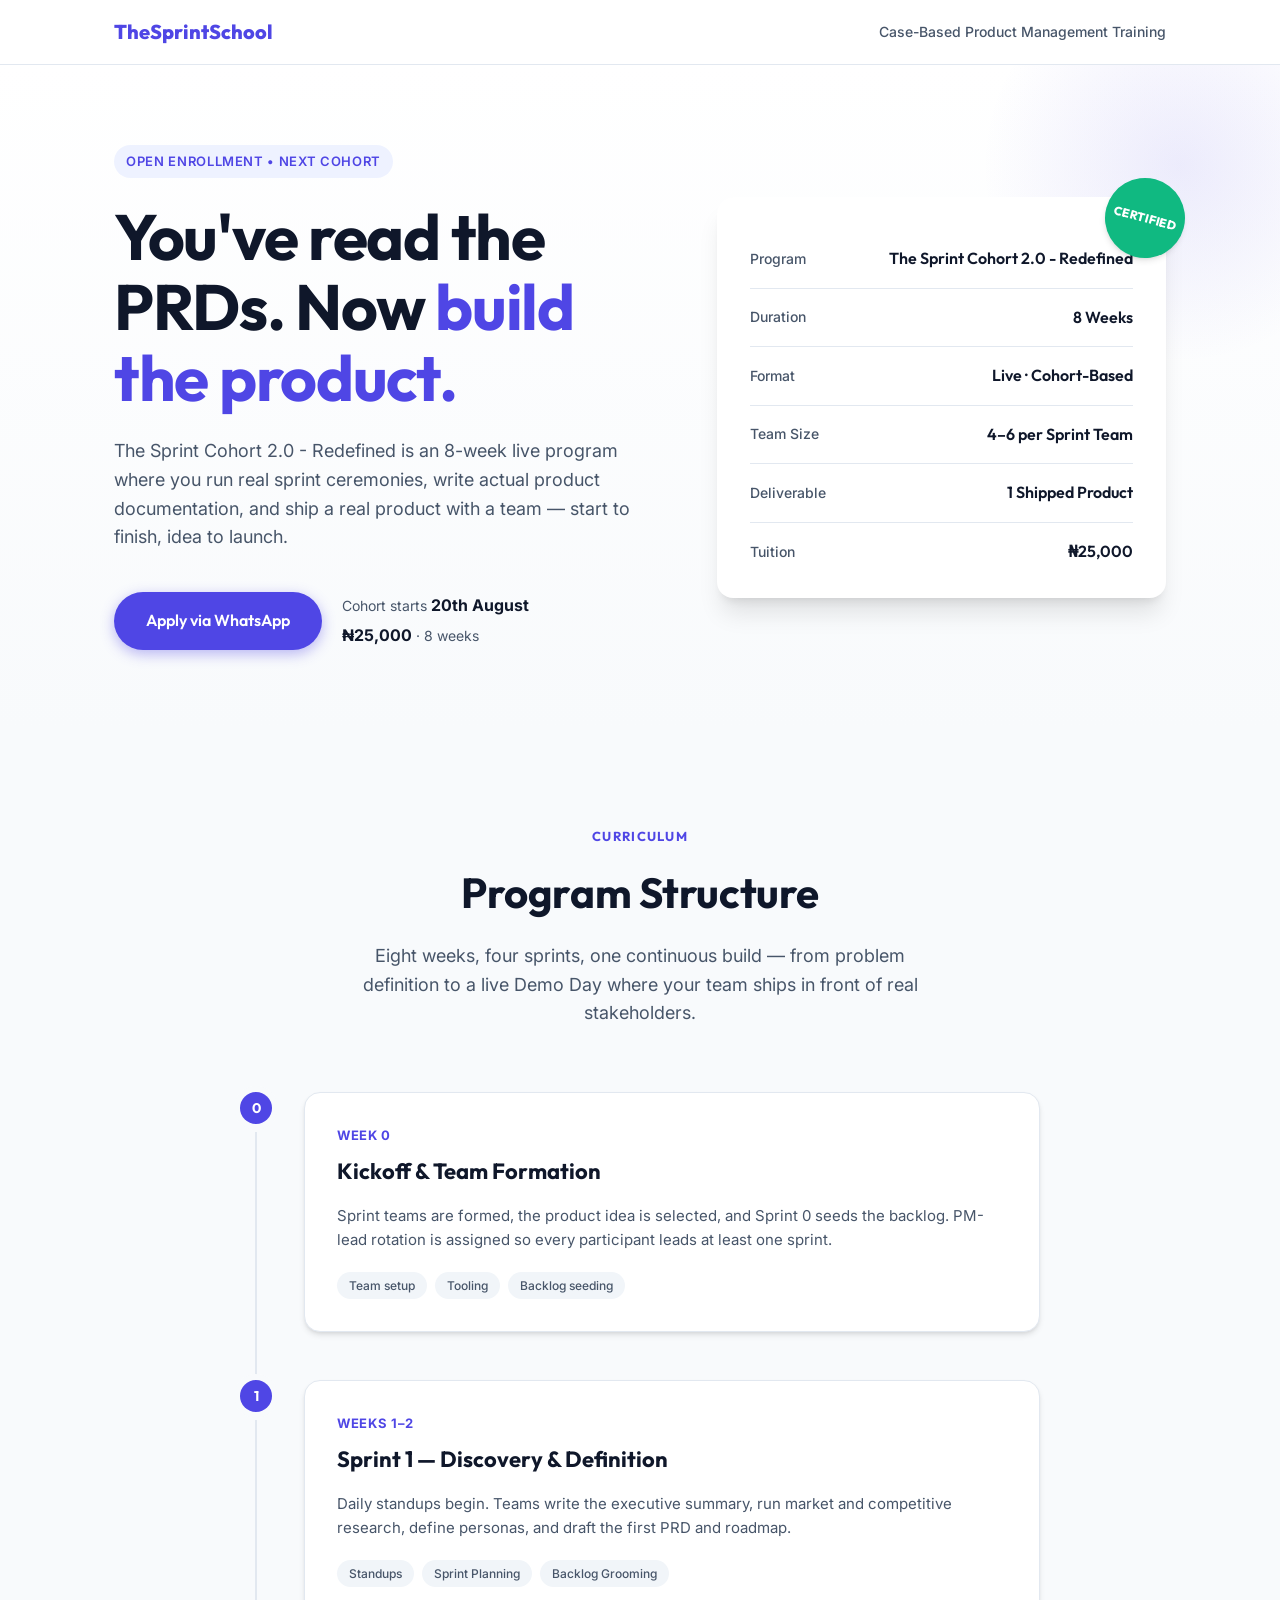
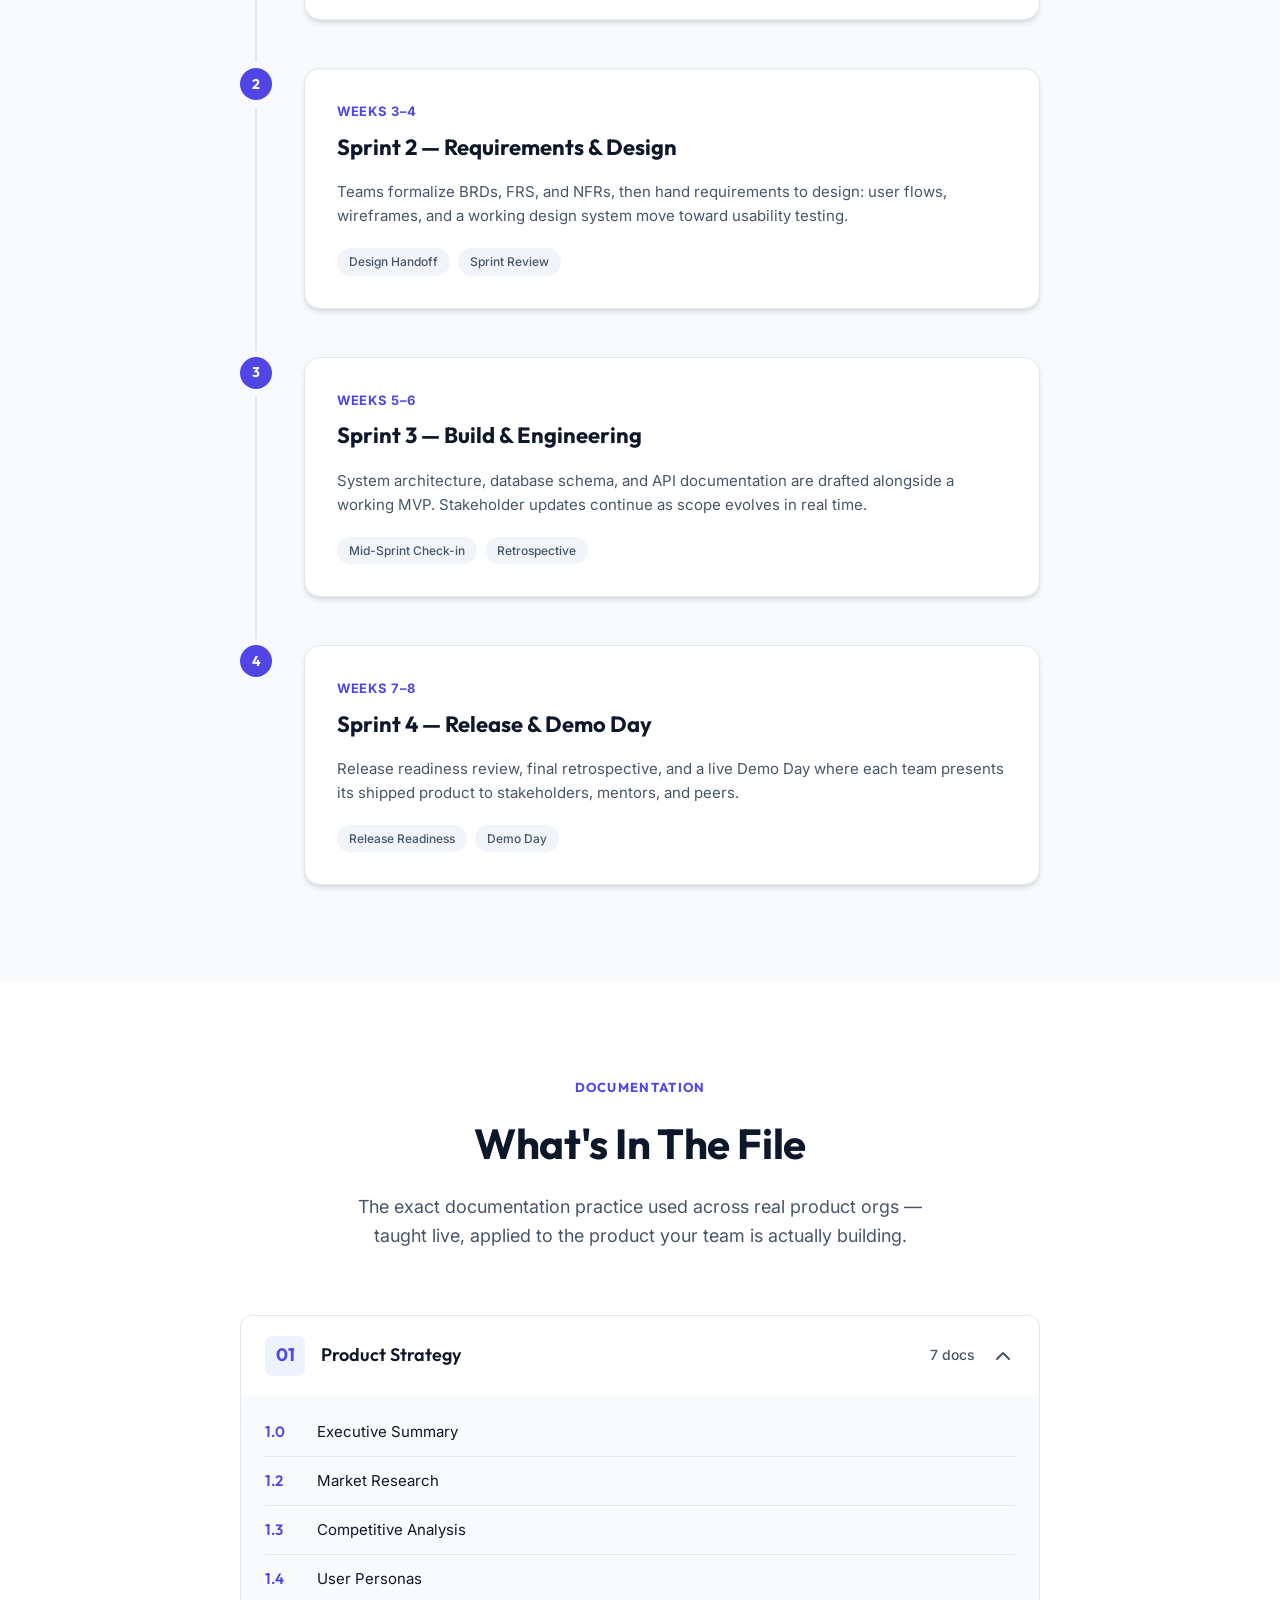
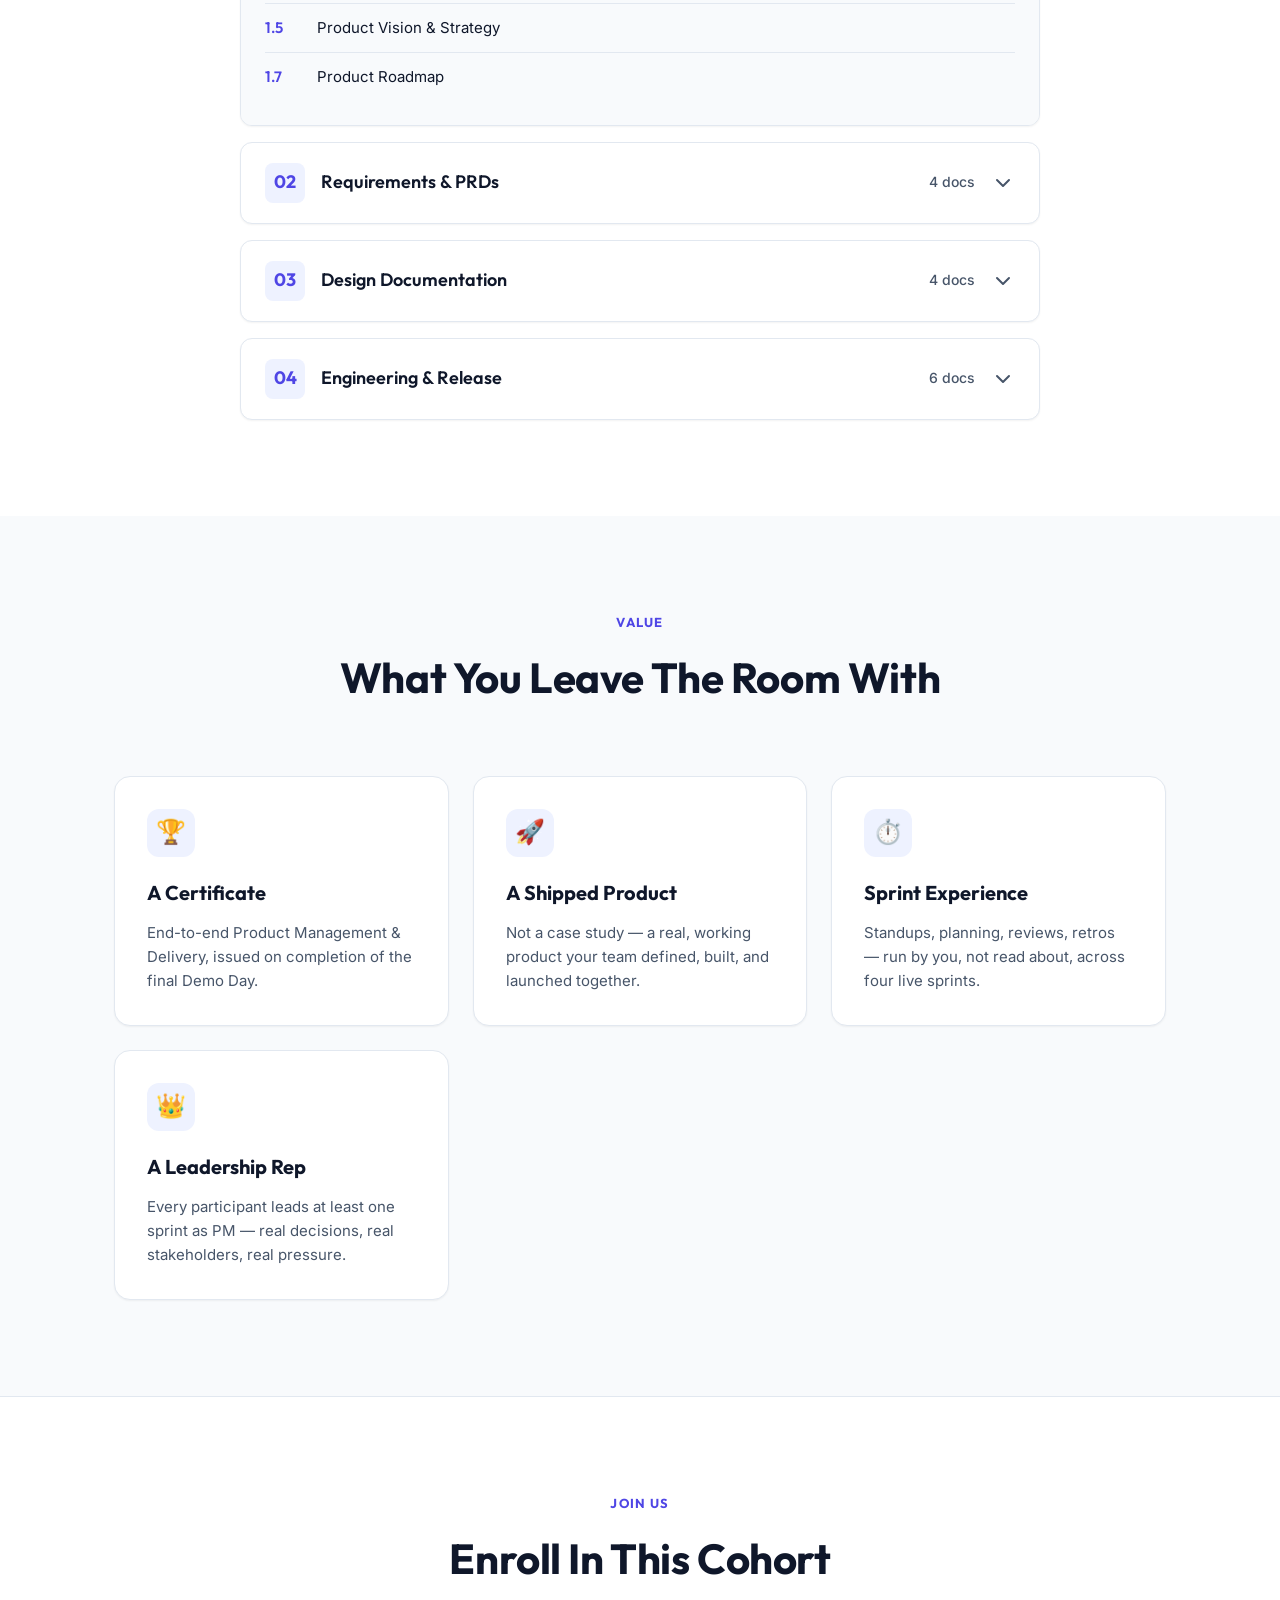
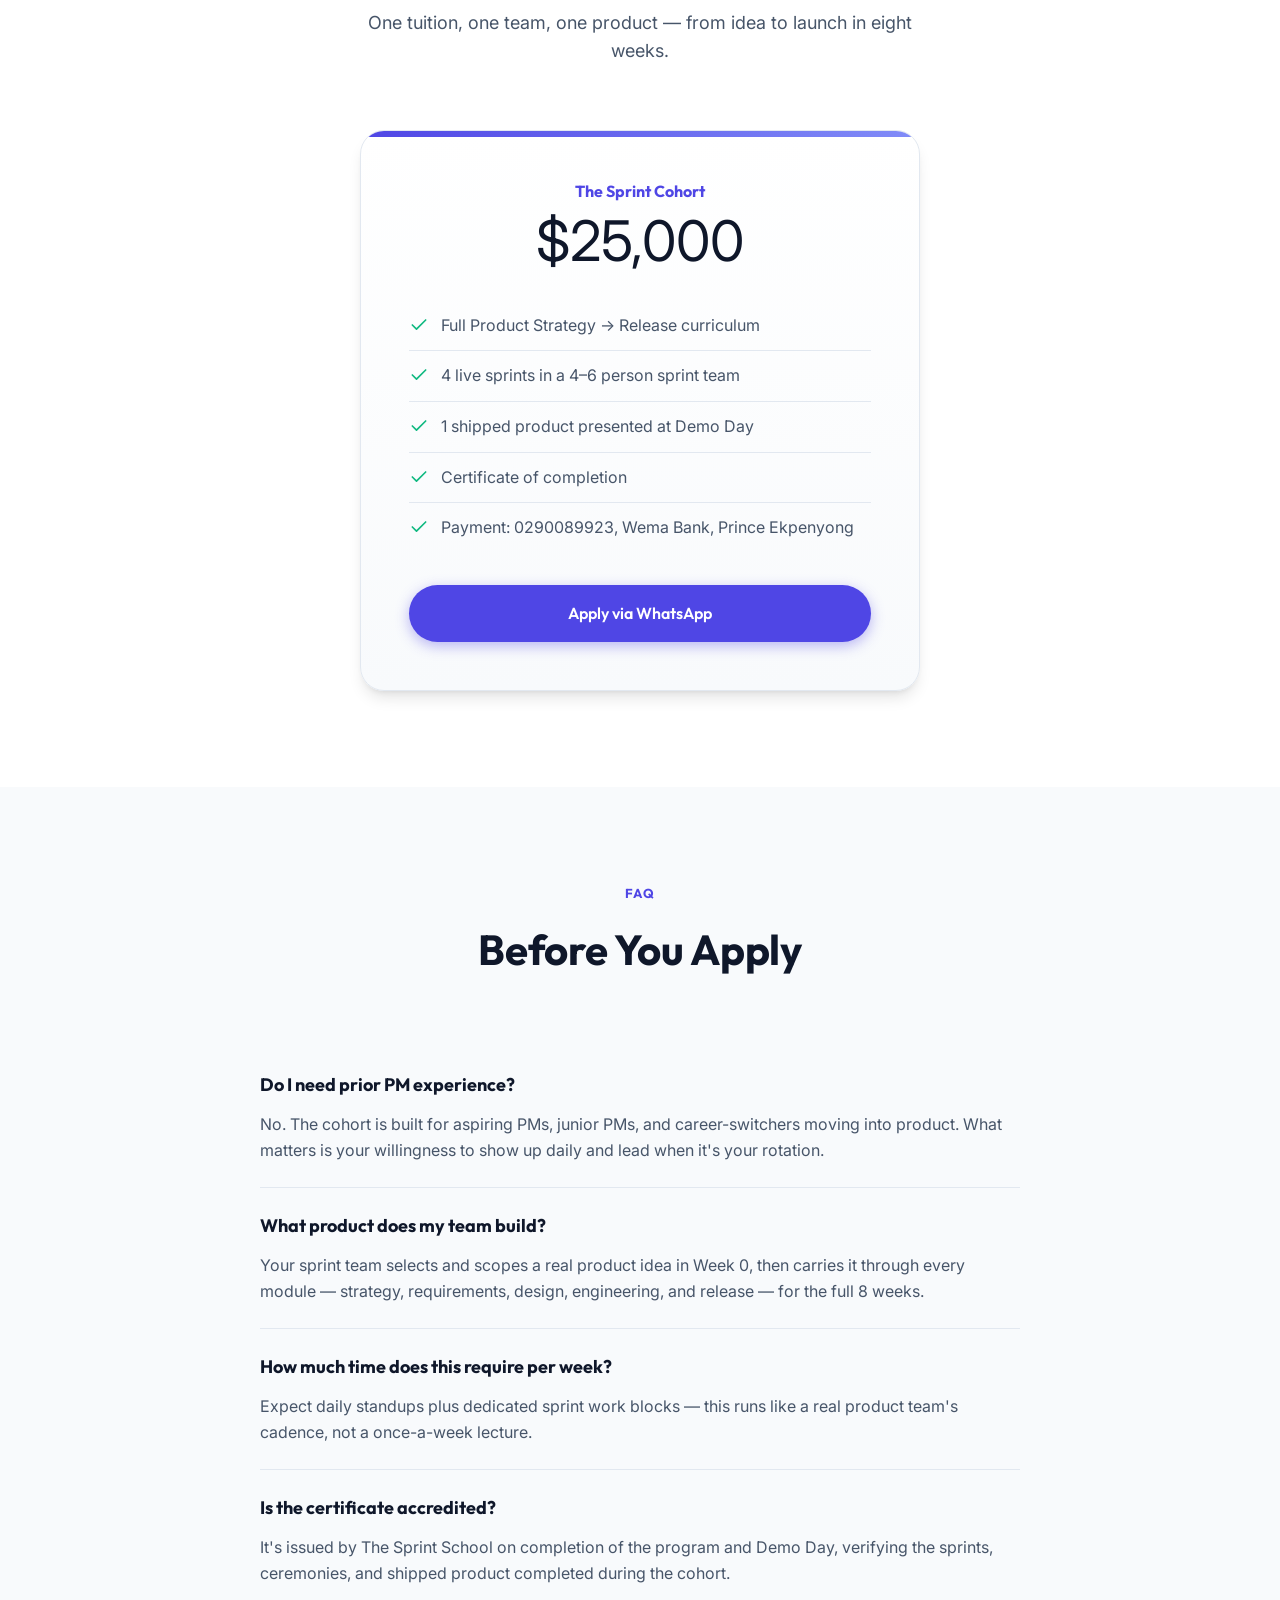
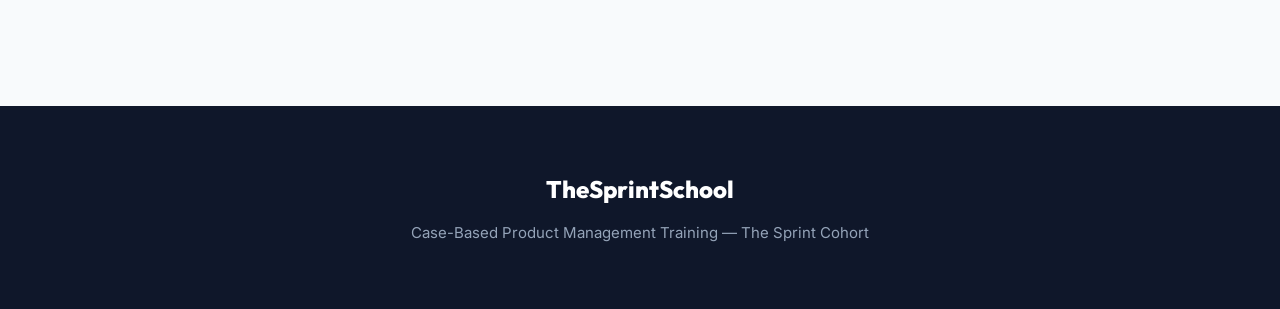
==== commit b4dc7dcd: "new cohort" ====
--- a/index.html
+++ b/index.html
@@ -4,9 +4,10 @@
 <head>
   <meta charset="UTF-8">
   <meta name="viewport" content="width=device-width, initial-scale=1.0">
-  <title>The Sprint Cohort</title>
+  <title>The Sprint Cohort 2.0 - Redefined</title>
   <link rel="preconnect" href="https://fonts.googleapis.com">
   <link rel="preconnect" href="https://fonts.gstatic.com" crossorigin>
+  <link rel="stylesheet" href="style.css">
   <link
     href="https://fonts.googleapis.com/css2?family=Inter:wght@400;500;600&family=Outfit:wght@500;700;800&display=swap"
     rel="stylesheet">
@@ -726,7 +727,7 @@
 
   <header class="bar">
     <div class="bar-inner">
-      <span class="brand">SprintSchool</span>
+      <span class="brand">TheSprintSchool</span>
       <span class="tag">Case-Based Product Management Training</span>
     </div>
   </header>
@@ -736,25 +737,27 @@
       <div>
         <span class="badge">Open Enrollment • Next Cohort</span>
         <h1 class="headline">You've read the PRDs. Now <span class="highlight">build the product.</span></h1>
-        <p class="dek">The Sprint Cohort is an 8-week live program where you run real sprint ceremonies, write actual
+        <p class="dek">The Sprint Cohort 2.0 - Redefined is an 8-week live program where you run real sprint ceremonies, write actual
           product documentation, and ship a real product with a team — start to finish, idea to launch.</p>
         <div class="cta-row">
           <a href="https://wa.me/2349167690043" class="btn-primary">Apply via WhatsApp</a>
           <div class="price-note">
             <span>Cohort starts <b>20th August</b></span>
-            <span><b>$25,000</b> · 8 weeks</span>
+            <span><b>₦25,000</b> · 8 weeks</span>
           </div>
         </div>
       </div>
 
-      <div class="info-card">
-        <div class="certified-badge">CERTIFIED</div>
-        <div class="info-row"><span class="k">Program</span><span class="v">The Sprint Cohort</span></div>
-        <div class="info-row"><span class="k">Duration</span><span class="v">8 Weeks</span></div>
-        <div class="info-row"><span class="k">Format</span><span class="v">Live · Cohort-Based</span></div>
-        <div class="info-row"><span class="k">Team Size</span><span class="v">4–6 per Sprint Team</span></div>
-        <div class="info-row"><span class="k">Deliverable</span><span class="v">1 Shipped Product</span></div>
-        <div class="info-row"><span class="k">Tuition</span><span class="v">$25,000</span></div>
+      <div class="hero-right">
+        <div class="info-card">
+          <div class="certified-badge">CERTIFIED</div>
+          <div class="info-row"><span class="k">Program</span><span class="v">The Sprint Cohort 2.0 - Redefined</span></div>
+          <div class="info-row"><span class="k">Duration</span><span class="v">8 Weeks</span></div>
+          <div class="info-row"><span class="k">Format</span><span class="v">Live · Cohort-Based</span></div>
+          <div class="info-row"><span class="k">Team Size</span><span class="v">4–6 per Sprint Team</span></div>
+          <div class="info-row"><span class="k">Deliverable</span><span class="v">1 Shipped Product</span></div>
+          <div class="info-row"><span class="k">Tuition</span><span class="v">₦25,000</span></div>
+        </div>
       </div>
     </div>
   </section>
--- a/style.css
+++ b/style.css
@@ -0,0 +1,722 @@
+:root {
+    --bg: #F8FAFC;
+    --card: #FFFFFF;
+    --primary: #4F46E5;
+    --primary-hover: #4338CA;
+    --accent: #10B981;
+    --text-main: #0F172A;
+    --text-muted: #475569;
+    --border: #E2E8F0;
+    --shadow-sm: 0 1px 2px 0 rgb(0 0 0 / 0.05);
+    --shadow-md: 0 4px 6px -1px rgb(0 0 0 / 0.1), 0 2px 4px -2px rgb(0 0 0 / 0.1);
+    --shadow-lg: 0 10px 15px -3px rgb(0 0 0 / 0.1), 0 4px 6px -4px rgb(0 0 0 / 0.1);
+    --radius: 16px;
+}
+
+* {
+    box-sizing: border-box;
+}
+
+html {
+    scroll-behavior: smooth;
+}
+
+body {
+    margin: 0;
+    background-color: var(--bg);
+    color: var(--text-main);
+    font-family: 'Inter', sans-serif;
+    line-height: 1.6;
+    -webkit-font-smoothing: antialiased;
+}
+
+h1,
+h2,
+h3,
+h4 {
+    font-family: 'Outfit', sans-serif;
+    margin-top: 0;
+    color: var(--text-main);
+}
+
+a {
+    color: inherit;
+    text-decoration: none;
+}
+
+img {
+    max-width: 100%;
+}
+
+/* Layout */
+.wrap {
+    max-width: 1100px;
+    margin: 0 auto;
+    padding: 0 24px;
+}
+
+section {
+    padding: 96px 0;
+}
+
+/* Header */
+header.bar {
+    background: var(--card);
+    border-bottom: 1px solid var(--border);
+    position: sticky;
+    top: 0;
+    z-index: 100;
+}
+
+.bar-inner {
+    max-width: 1100px;
+    margin: 0 auto;
+    padding: 16px 24px;
+    display: flex;
+    align-items: center;
+    justify-content: space-between;
+}
+
+.bar-inner .brand {
+    font-family: 'Outfit', sans-serif;
+    font-weight: 800;
+    font-size: 20px;
+    color: var(--primary);
+}
+
+.bar-inner .tag {
+    color: var(--text-muted);
+    font-size: 14px;
+    font-weight: 500;
+    display: none;
+}
+
+@media (min-width: 600px) {
+    .bar-inner .tag {
+        display: block;
+    }
+}
+
+/* Buttons */
+.btn-primary {
+    display: inline-block;
+    background: var(--primary);
+    color: #fff;
+    font-family: 'Outfit', sans-serif;
+    font-weight: 600;
+    font-size: 16px;
+    padding: 16px 32px;
+    border-radius: 9999px;
+    transition: all 0.2s ease;
+    box-shadow: 0 4px 14px 0 rgba(79, 70, 229, 0.39);
+    text-align: center;
+}
+
+.btn-primary:hover {
+    background: var(--primary-hover);
+    transform: translateY(-2px);
+    box-shadow: 0 6px 20px rgba(79, 70, 229, 0.4);
+    color: #fff;
+}
+
+.badge {
+    display: inline-block;
+    background: #EEF2FF;
+    color: var(--primary);
+    font-family: 'Inter', sans-serif;
+    font-size: 13px;
+    font-weight: 600;
+    padding: 6px 12px;
+    border-radius: 9999px;
+    margin-bottom: 24px;
+    text-transform: uppercase;
+    letter-spacing: 0.05em;
+}
+
+/* Hero */
+.hero {
+    padding: 80px 0;
+    background: linear-gradient(180deg, #FFFFFF 0%, var(--bg) 100%);
+    position: relative;
+    overflow: hidden;
+}
+
+.hero::before {
+    content: '';
+    position: absolute;
+    top: -100px;
+    right: -100px;
+    width: 400px;
+    height: 400px;
+    background: radial-gradient(circle, rgba(79, 70, 229, 0.1) 0%, rgba(255, 255, 255, 0) 70%);
+    border-radius: 50%;
+}
+
+.hero-grid {
+    display: grid;
+    grid-template-columns: 1.2fr 1fr;
+    gap: 64px;
+    align-items: center;
+}
+
+h1.headline {
+    font-size: clamp(40px, 5vw, 64px);
+    line-height: 1.1;
+    margin-bottom: 24px;
+    letter-spacing: -0.02em;
+}
+
+h1.headline span.highlight {
+    color: var(--primary);
+}
+
+.dek {
+    font-size: 18px;
+    color: var(--text-muted);
+    margin-bottom: 40px;
+    max-width: 540px;
+}
+
+.cta-row {
+    display: flex;
+    gap: 20px;
+    flex-direction: column;
+    align-items: flex-start;
+}
+
+@media (min-width: 600px) {
+    .cta-row {
+        flex-direction: row;
+        align-items: center;
+    }
+}
+
+.price-note {
+    font-size: 14px;
+    color: var(--text-muted);
+    display: flex;
+    flex-direction: column;
+    gap: 4px;
+}
+
+.price-note b {
+    color: var(--text-main);
+    font-size: 16px;
+}
+
+.hero-right {
+    display: flex;
+    flex-direction: column;
+    gap: 32px;
+}
+
+.hero-image {
+    width: 100%;
+    height: 300px;
+    object-fit: cover;
+    border-radius: var(--radius);
+    box-shadow: var(--shadow-md);
+}
+
+/* Dossier Card -> Info Card */
+.info-card {
+    background: var(--card);
+    border-radius: var(--radius);
+    padding: 32px;
+    box-shadow: 0 20px 25px -5px rgb(0 0 0 / 0.1), 0 8px 10px -6px rgb(0 0 0 / 0.1);
+    border: 1px solid rgba(255, 255, 255, 0.5);
+    position: relative;
+}
+
+.info-row {
+    display: flex;
+    justify-content: space-between;
+    align-items: center;
+    padding: 16px 0;
+    border-bottom: 1px solid var(--border);
+}
+
+.info-row:last-child {
+    border-bottom: none;
+    padding-bottom: 0;
+}
+
+.info-row:first-child {
+    padding-top: 0;
+}
+
+.info-row .k {
+    color: var(--text-muted);
+    font-size: 14px;
+    font-weight: 500;
+}
+
+.info-row .v {
+    font-weight: 600;
+    text-align: right;
+    font-family: 'Outfit', sans-serif;
+    font-size: 16px;
+}
+
+.certified-badge {
+    position: absolute;
+    top: -20px;
+    right: -20px;
+    background: var(--accent);
+    color: white;
+    width: 80px;
+    height: 80px;
+    border-radius: 50%;
+    display: flex;
+    align-items: center;
+    justify-content: center;
+    text-align: center;
+    font-family: 'Outfit', sans-serif;
+    font-size: 12px;
+    font-weight: 800;
+    line-height: 1.1;
+    box-shadow: var(--shadow-md);
+    transform: rotate(15deg);
+}
+
+/* Section Headings */
+.section-head {
+    text-align: center;
+    margin-bottom: 64px;
+}
+
+.section-tag {
+    color: var(--primary);
+    font-weight: 700;
+    font-family: 'Outfit', sans-serif;
+    text-transform: uppercase;
+    letter-spacing: 0.1em;
+    font-size: 13px;
+    margin-bottom: 12px;
+    display: block;
+}
+
+h2.section-title {
+    font-size: clamp(32px, 4vw, 42px);
+    margin-bottom: 16px;
+    letter-spacing: -0.01em;
+}
+
+.section-sub {
+    color: var(--text-muted);
+    font-size: 18px;
+    max-width: 600px;
+    margin: 0 auto;
+}
+
+/* Timeline */
+.timeline {
+    max-width: 800px;
+    margin: 0 auto;
+}
+
+.tl-item {
+    display: flex;
+    gap: 32px;
+    padding-bottom: 48px;
+    position: relative;
+}
+
+.tl-item:last-child {
+    padding-bottom: 0;
+}
+
+.tl-item::before {
+    content: '';
+    position: absolute;
+    left: 15px;
+    top: 40px;
+    bottom: 0;
+    width: 2px;
+    background: var(--border);
+}
+
+.tl-item:last-child::before {
+    display: none;
+}
+
+.tl-dot {
+    width: 32px;
+    height: 32px;
+    border-radius: 50%;
+    background: var(--primary);
+    color: white;
+    display: flex;
+    align-items: center;
+    justify-content: center;
+    font-family: 'Outfit', sans-serif;
+    font-weight: 700;
+    font-size: 14px;
+    flex-shrink: 0;
+    z-index: 1;
+    box-shadow: 0 0 0 6px var(--bg);
+}
+
+.tl-content {
+    background: var(--card);
+    border-radius: var(--radius);
+    padding: 32px;
+    box-shadow: var(--shadow-md);
+    flex-grow: 1;
+    border: 1px solid var(--border);
+}
+
+.tl-week {
+    color: var(--primary);
+    font-weight: 700;
+    font-size: 13px;
+    text-transform: uppercase;
+    letter-spacing: 0.05em;
+    margin-bottom: 8px;
+}
+
+.tl-title {
+    font-size: 22px;
+    margin-bottom: 12px;
+}
+
+.tl-desc {
+    color: var(--text-muted);
+    margin-bottom: 20px;
+    font-size: 15px;
+}
+
+.tl-tags {
+    display: flex;
+    flex-wrap: wrap;
+    gap: 8px;
+}
+
+.tag-chip {
+    background: #F1F5F9;
+    color: var(--text-muted);
+    font-size: 12px;
+    font-weight: 500;
+    padding: 4px 12px;
+    border-radius: 9999px;
+}
+
+/* Curriculum Accordion */
+.folders {
+    max-width: 800px;
+    margin: 0 auto;
+    display: flex;
+    flex-direction: column;
+    gap: 16px;
+}
+
+.folder {
+    background: var(--card);
+    border-radius: 12px;
+    box-shadow: var(--shadow-sm);
+    border: 1px solid var(--border);
+    overflow: hidden;
+    transition: all 0.2s ease;
+}
+
+.folder:hover {
+    box-shadow: var(--shadow-md);
+    border-color: #CBD5E1;
+}
+
+.folder-tab {
+    display: flex;
+    align-items: center;
+    justify-content: space-between;
+    padding: 20px 24px;
+    cursor: pointer;
+    user-select: none;
+}
+
+.folder-tab .left {
+    display: flex;
+    align-items: center;
+    gap: 16px;
+}
+
+.folder-num {
+    background: #EEF2FF;
+    color: var(--primary);
+    width: 40px;
+    height: 40px;
+    border-radius: 8px;
+    display: flex;
+    align-items: center;
+    justify-content: center;
+    font-family: 'Outfit', sans-serif;
+    font-weight: 700;
+    font-size: 18px;
+}
+
+.folder-name {
+    font-family: 'Outfit', sans-serif;
+    font-weight: 600;
+    font-size: 18px;
+}
+
+.folder-count {
+    color: var(--text-muted);
+    font-size: 14px;
+    font-weight: 500;
+}
+
+.folder-arrow {
+    color: var(--text-muted);
+    transition: transform 0.3s ease;
+    display: flex;
+    align-items: center;
+    justify-content: center;
+}
+
+.folder.open .folder-arrow {
+    transform: rotate(180deg);
+}
+
+.folder-body {
+    max-height: 0;
+    overflow: hidden;
+    transition: max-height 0.4s ease;
+    background: #F8FAFC;
+}
+
+.folder.open .folder-body {
+    max-height: 800px;
+}
+
+.folder-list {
+    list-style: none;
+    margin: 0;
+    padding: 12px 24px 24px;
+}
+
+.folder-list li {
+    display: flex;
+    gap: 12px;
+    padding: 12px 0;
+    border-bottom: 1px solid var(--border);
+    font-size: 15px;
+    color: var(--text-main);
+}
+
+.folder-list li:last-child {
+    border-bottom: none;
+}
+
+.doc-id {
+    color: var(--primary);
+    font-family: 'Outfit', sans-serif;
+    font-weight: 600;
+    min-width: 40px;
+}
+
+/* Outcomes Grid */
+.outcomes-grid {
+    display: grid;
+    grid-template-columns: repeat(auto-fit, minmax(280px, 1fr));
+    gap: 24px;
+}
+
+.outcome-card {
+    background: var(--card);
+    border: 1px solid var(--border);
+    border-radius: var(--radius);
+    padding: 32px;
+    box-shadow: var(--shadow-sm);
+    transition: transform 0.2s ease, box-shadow 0.2s ease;
+}
+
+.outcome-card:hover {
+    transform: translateY(-4px);
+    box-shadow: var(--shadow-md);
+}
+
+.outcome-icon {
+    width: 48px;
+    height: 48px;
+    border-radius: 12px;
+    background: #EEF2FF;
+    color: var(--primary);
+    display: flex;
+    align-items: center;
+    justify-content: center;
+    margin-bottom: 20px;
+    font-size: 24px;
+}
+
+.outcome-card h3 {
+    font-size: 20px;
+    margin-bottom: 12px;
+}
+
+.outcome-card p {
+    color: var(--text-muted);
+    margin: 0;
+    font-size: 15px;
+}
+
+/* Pricing */
+.enroll-section {
+    background: var(--card);
+    border-top: 1px solid var(--border);
+}
+
+.pricing-card {
+    background: linear-gradient(180deg, #FFFFFF 0%, #F8FAFC 100%);
+    border: 1px solid var(--border);
+    border-radius: 24px;
+    padding: 48px;
+    box-shadow: var(--shadow-lg);
+    text-align: center;
+    max-width: 560px;
+    margin: 0 auto;
+    position: relative;
+    overflow: hidden;
+}
+
+.pricing-card::before {
+    content: '';
+    position: absolute;
+    top: 0;
+    left: 0;
+    right: 0;
+    height: 6px;
+    background: linear-gradient(90deg, var(--primary), #818CF8);
+}
+
+.price-sub {
+    color: var(--primary);
+    font-weight: 700;
+    font-family: 'Outfit', sans-serif;
+    font-size: 16px;
+    margin-bottom: 8px;
+}
+
+.price-tag {
+    font-size: 56px;
+    margin: 0 0 24px;
+    color: var(--text-main);
+    line-height: 1;
+}
+
+.price-list {
+    text-align: left;
+    margin: 32px 0;
+    padding: 0;
+    list-style: none;
+    font-size: 16px;
+    color: var(--text-muted);
+}
+
+.price-list li {
+    padding: 12px 0;
+    border-bottom: 1px solid var(--border);
+    display: flex;
+    gap: 12px;
+    align-items: flex-start;
+}
+
+.price-list li:last-child {
+    border-bottom: none;
+}
+
+.price-list li svg {
+    width: 20px;
+    height: 20px;
+    color: var(--accent);
+    flex-shrink: 0;
+    margin-top: 2px;
+}
+
+/* FAQ */
+.faq-container {
+    max-width: 760px;
+    margin: 0 auto;
+}
+
+.faq-item {
+    padding: 24px 0;
+    border-bottom: 1px solid var(--border);
+}
+
+.faq-item:last-child {
+    border-bottom: none;
+}
+
+.faq-q {
+    font-size: 18px;
+    margin-bottom: 12px;
+}
+
+.faq-a {
+    color: var(--text-muted);
+    margin: 0;
+    font-size: 16px;
+    line-height: 1.6;
+}
+
+/* Footer */
+footer {
+    background: var(--text-main);
+    color: #fff;
+    padding: 64px 0;
+    text-align: center;
+    font-size: 15px;
+    color: #94A3B8;
+}
+
+footer .brand {
+    font-family: 'Outfit', sans-serif;
+    font-weight: 800;
+    font-size: 24px;
+    color: #fff;
+    margin-bottom: 12px;
+}
+
+@media (max-width: 820px) {
+    .hero-grid {
+        grid-template-columns: 1fr;
+        gap: 48px;
+    }
+
+    .hero {
+        padding: 48px 0;
+    }
+
+    .certified-badge {
+        top: -15px;
+        right: -15px;
+        width: 64px;
+        height: 64px;
+        font-size: 10px;
+    }
+
+    .tl-item {
+        flex-direction: column;
+        gap: 16px;
+        padding-bottom: 40px;
+    }
+
+    .tl-item::before {
+        display: none;
+    }
+
+    .tl-dot {
+        margin-bottom: 8px;
+    }
+
+    .pricing-card {
+        padding: 32px 24px;
+    }
+}
+
+@media (prefers-reduced-motion: reduce) {
+    * {
+        transition: none !important;
+        scroll-behavior: auto !important;
+    }
+}
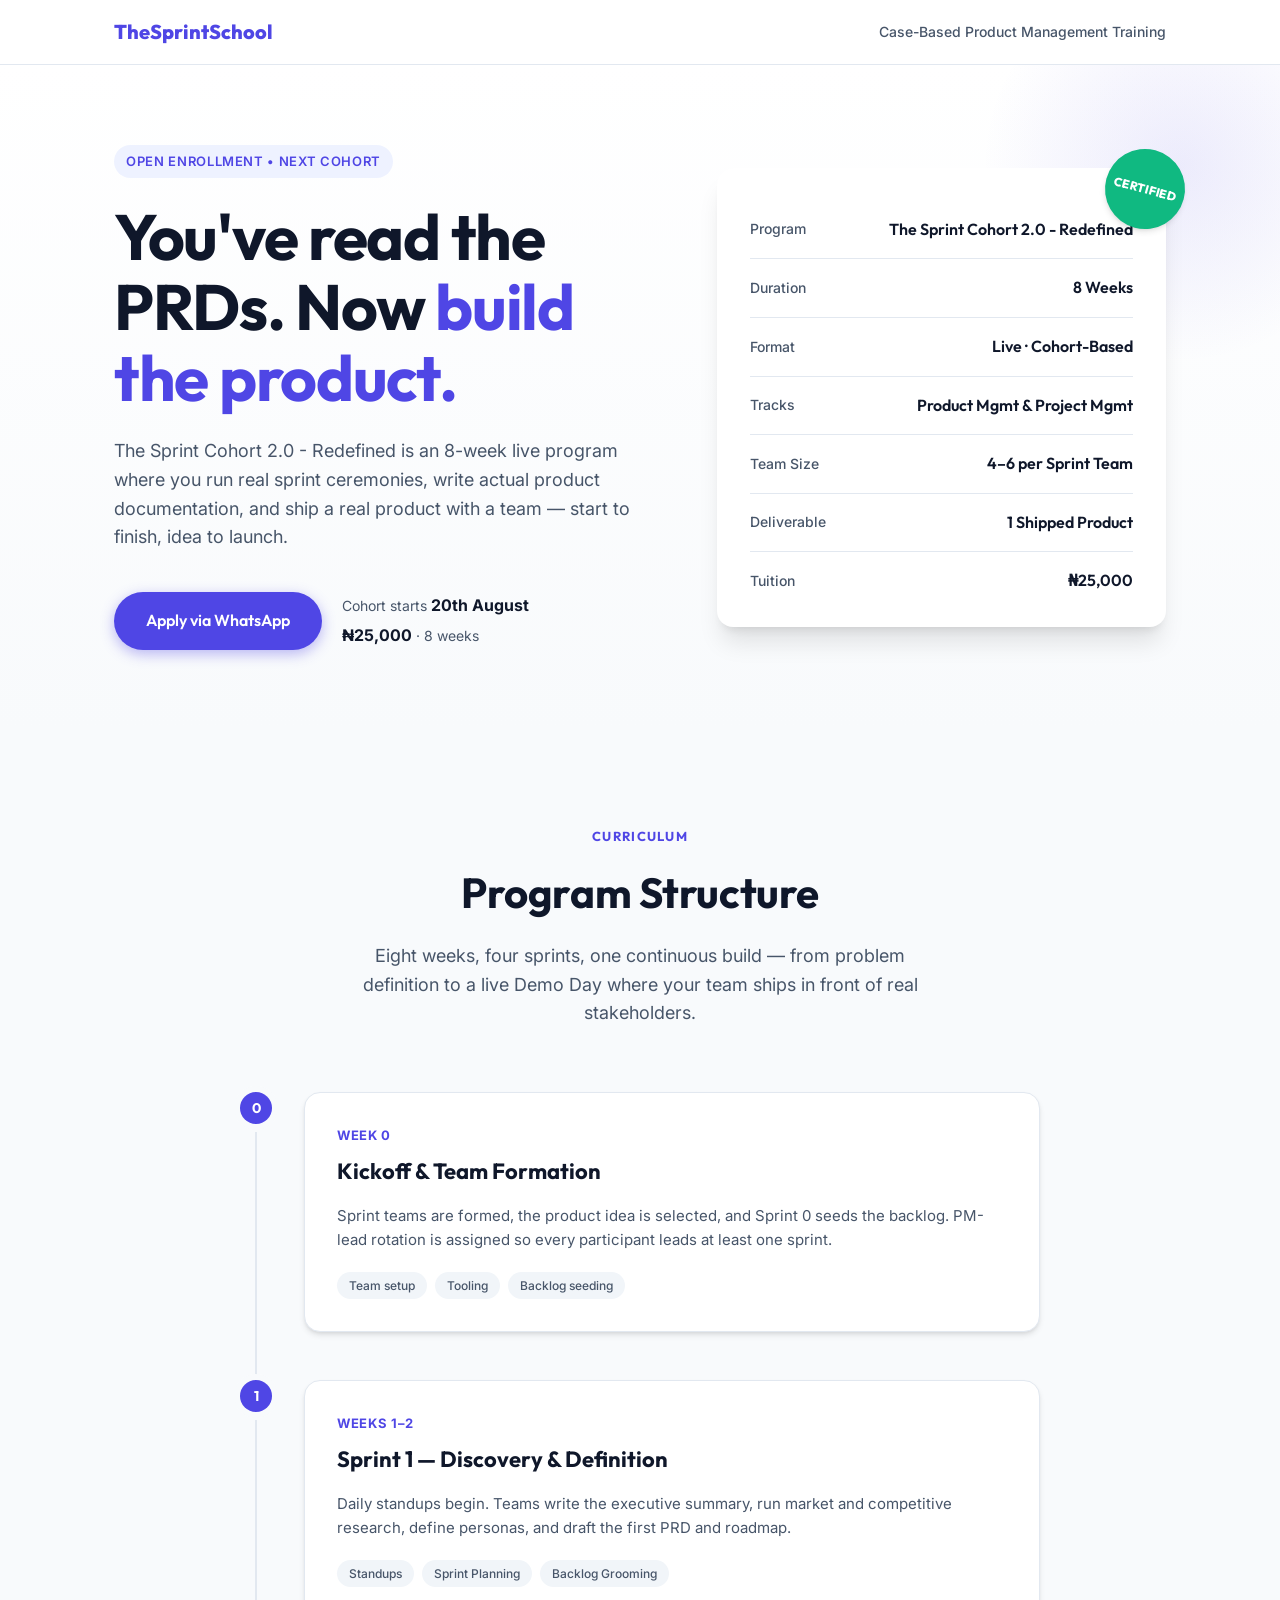
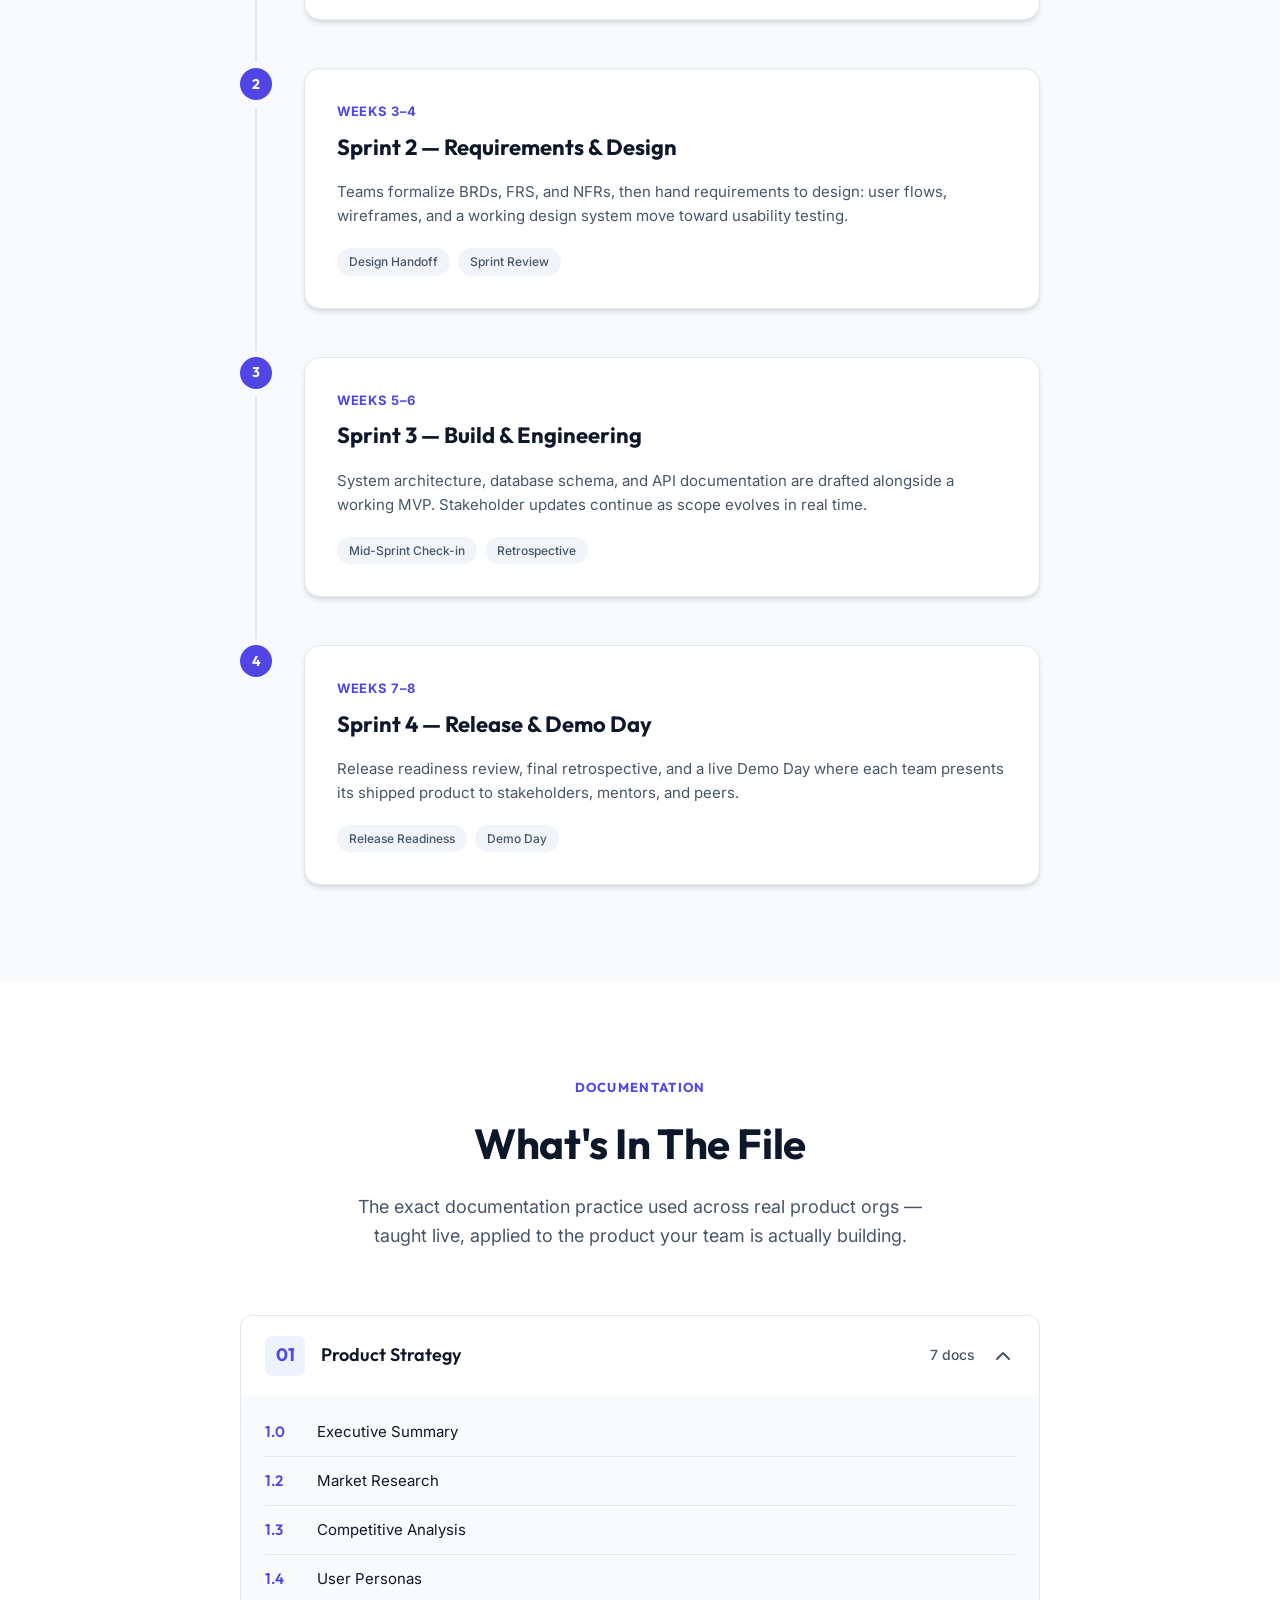
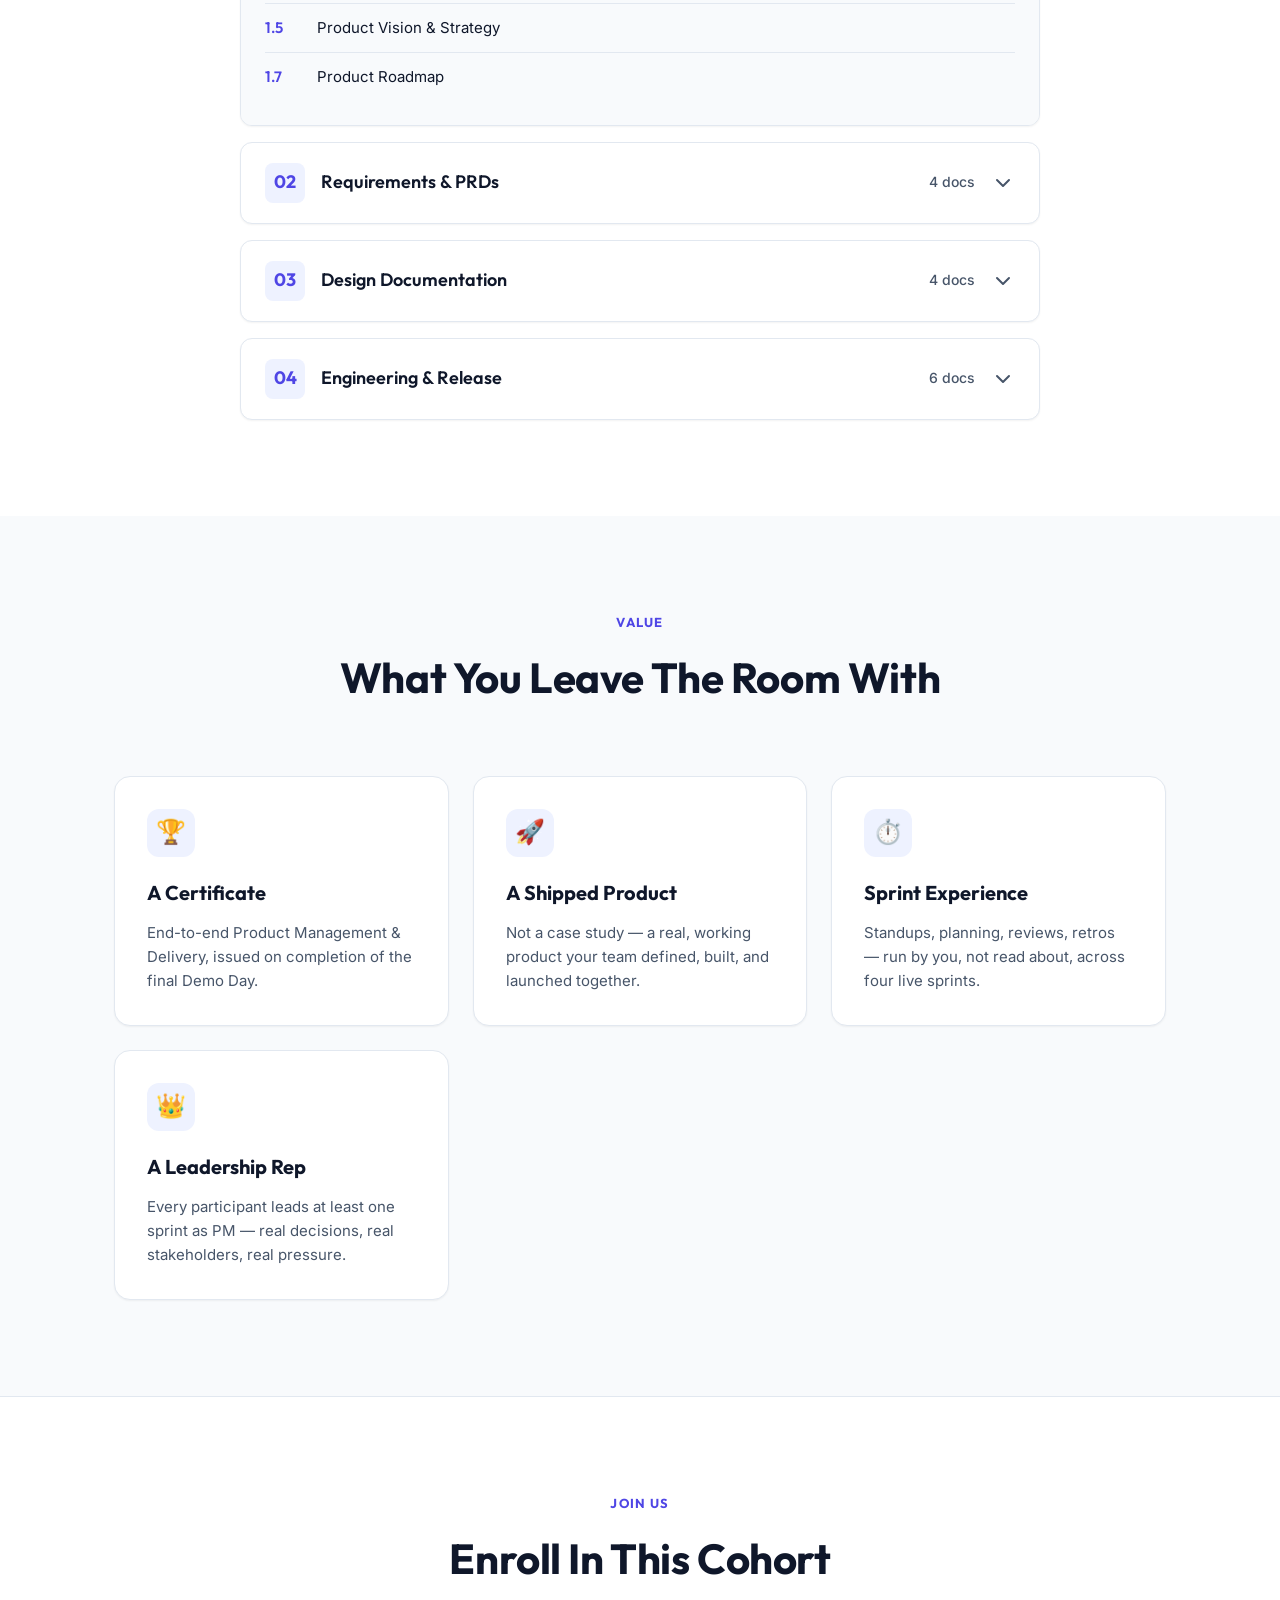
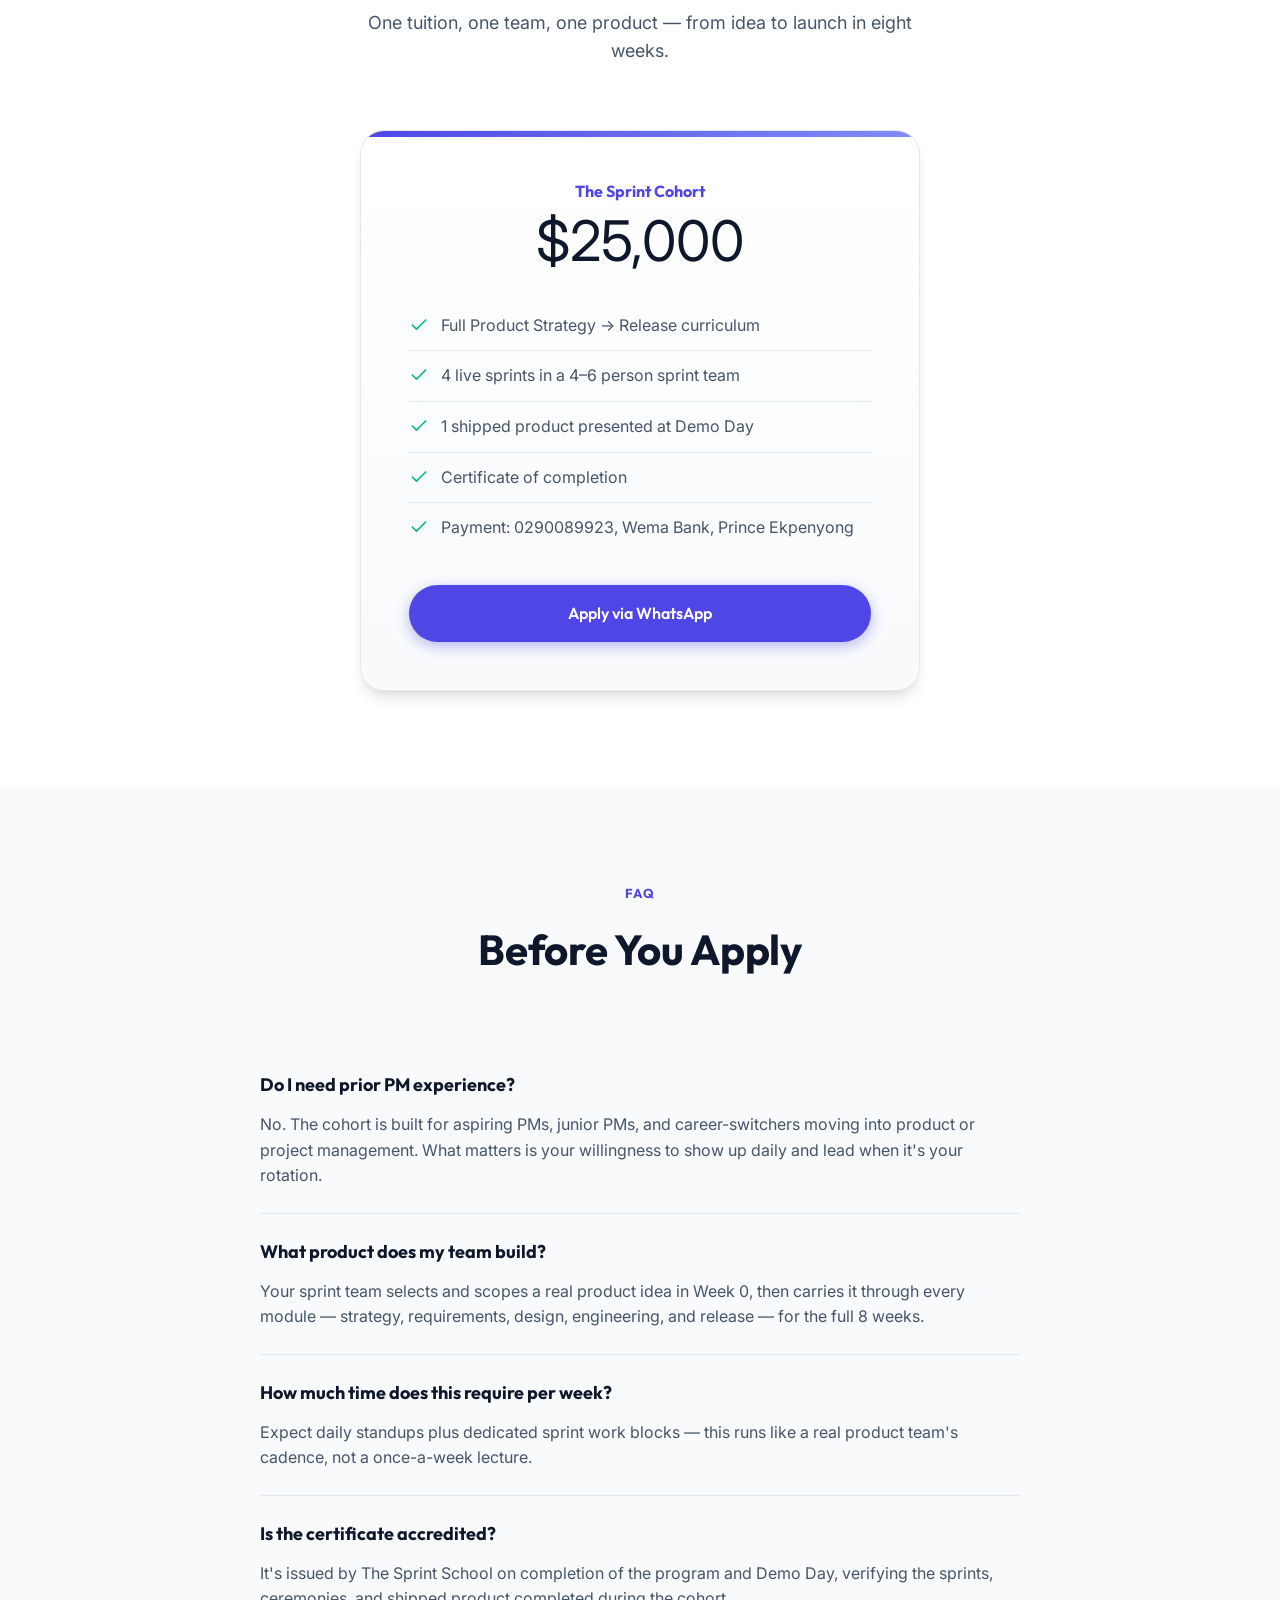
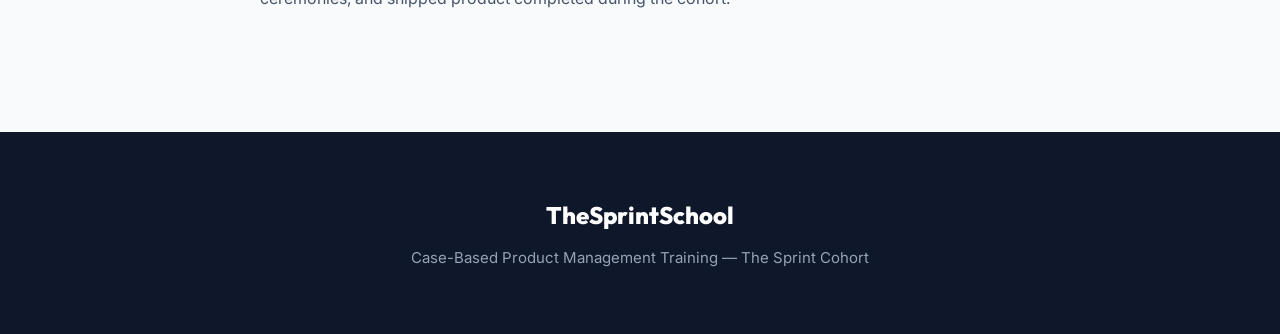
==== commit b58566e2: "new cohort" ====
--- a/index.html
+++ b/index.html
@@ -737,7 +737,8 @@
       <div>
         <span class="badge">Open Enrollment • Next Cohort</span>
         <h1 class="headline">You've read the PRDs. Now <span class="highlight">build the product.</span></h1>
-        <p class="dek">The Sprint Cohort 2.0 - Redefined is an 8-week live program where you run real sprint ceremonies, write actual
+        <p class="dek">The Sprint Cohort 2.0 - Redefined is an 8-week live program where you run real sprint ceremonies,
+          write actual
           product documentation, and ship a real product with a team — start to finish, idea to launch.</p>
         <div class="cta-row">
           <a href="https://wa.me/2349167690043" class="btn-primary">Apply via WhatsApp</a>
@@ -751,9 +752,11 @@
       <div class="hero-right">
         <div class="info-card">
           <div class="certified-badge">CERTIFIED</div>
-          <div class="info-row"><span class="k">Program</span><span class="v">The Sprint Cohort 2.0 - Redefined</span></div>
+          <div class="info-row"><span class="k">Program</span><span class="v">The Sprint Cohort 2.0 - Redefined</span>
+          </div>
           <div class="info-row"><span class="k">Duration</span><span class="v">8 Weeks</span></div>
           <div class="info-row"><span class="k">Format</span><span class="v">Live · Cohort-Based</span></div>
+          <div class="info-row"><span class="k">Tracks</span><span class="v">Product Mgmt & Project Mgmt</span></div>
           <div class="info-row"><span class="k">Team Size</span><span class="v">4–6 per Sprint Team</span></div>
           <div class="info-row"><span class="k">Deliverable</span><span class="v">1 Shipped Product</span></div>
           <div class="info-row"><span class="k">Tuition</span><span class="v">₦25,000</span></div>
@@ -1063,7 +1066,8 @@
         <div class="faq-item">
           <h3 class="faq-q">Do I need prior PM experience?</h3>
           <p class="faq-a">No. The cohort is built for aspiring PMs, junior PMs, and career-switchers moving into
-            product. What matters is your willingness to show up daily and lead when it's your rotation.</p>
+            product or project management. What matters is your willingness to show up daily and lead when it's your
+            rotation.</p>
         </div>
         <div class="faq-item">
           <h3 class="faq-q">What product does my team build?</h3>
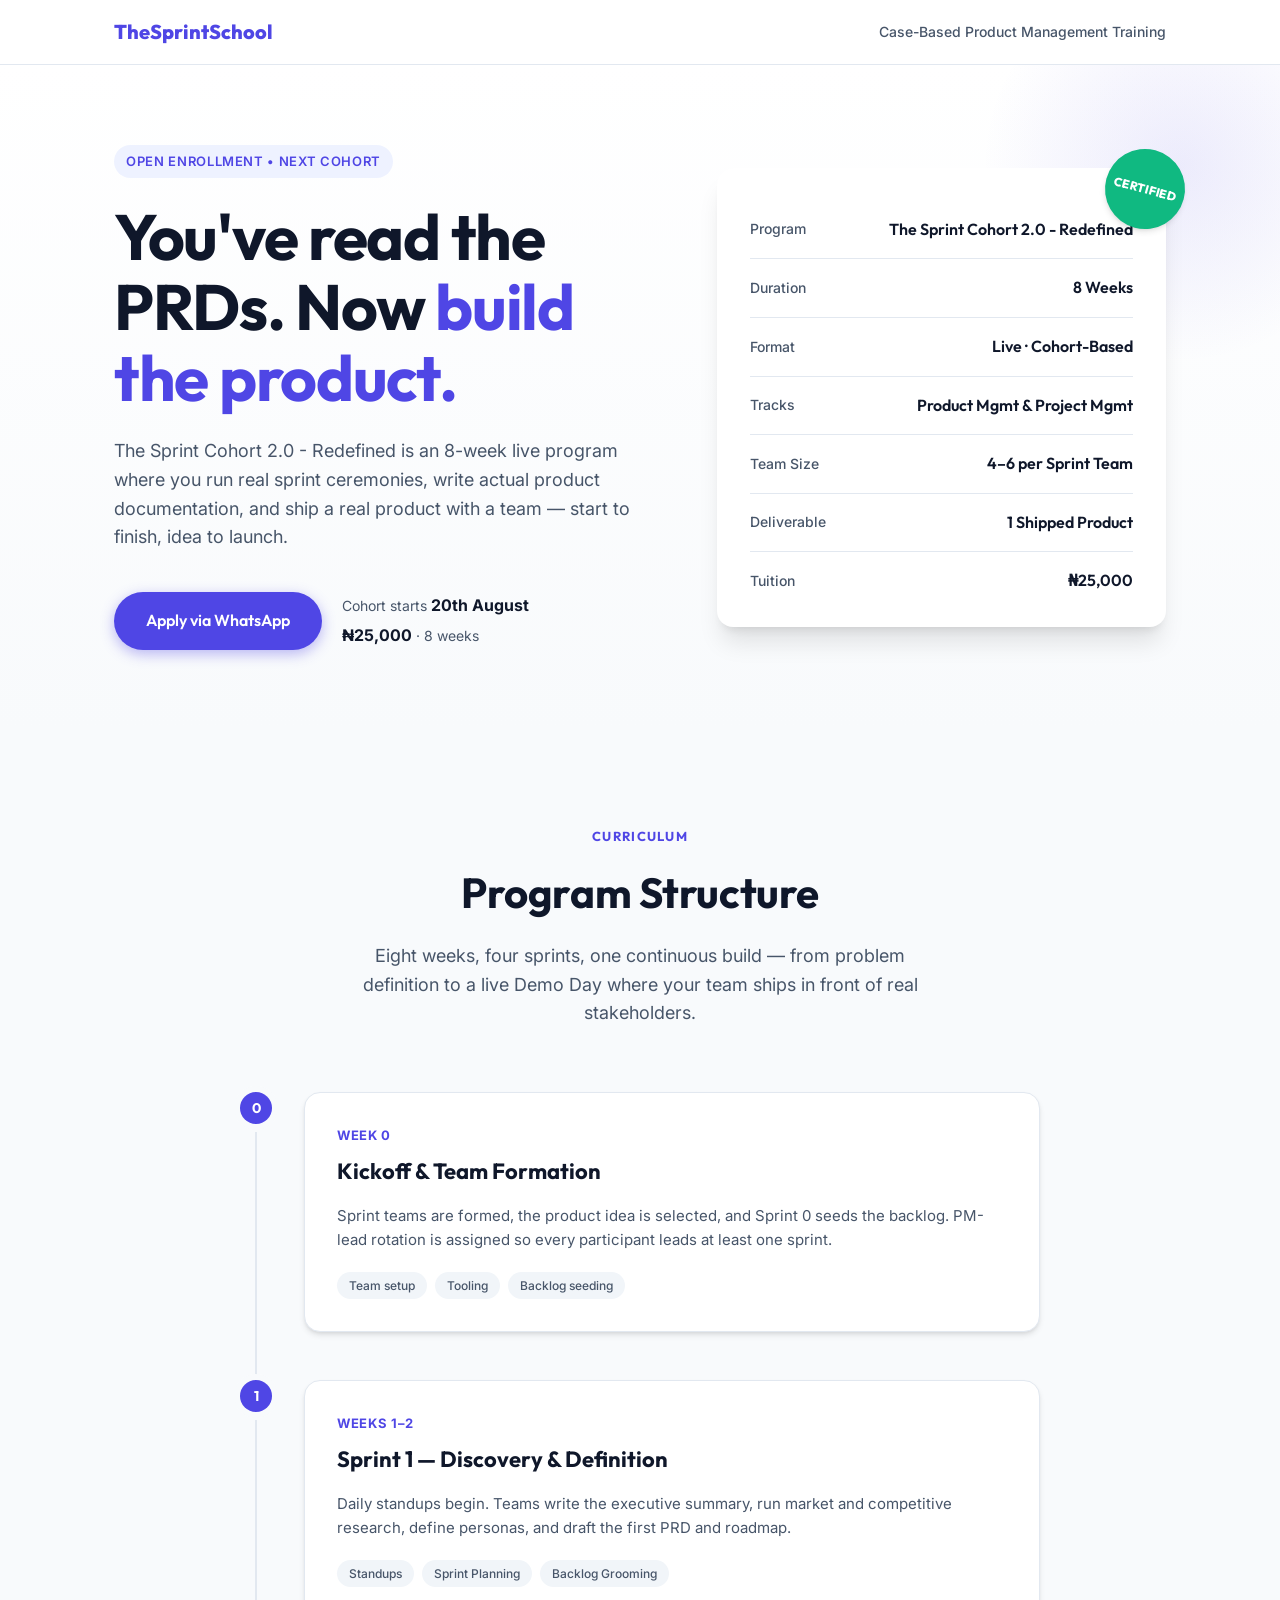
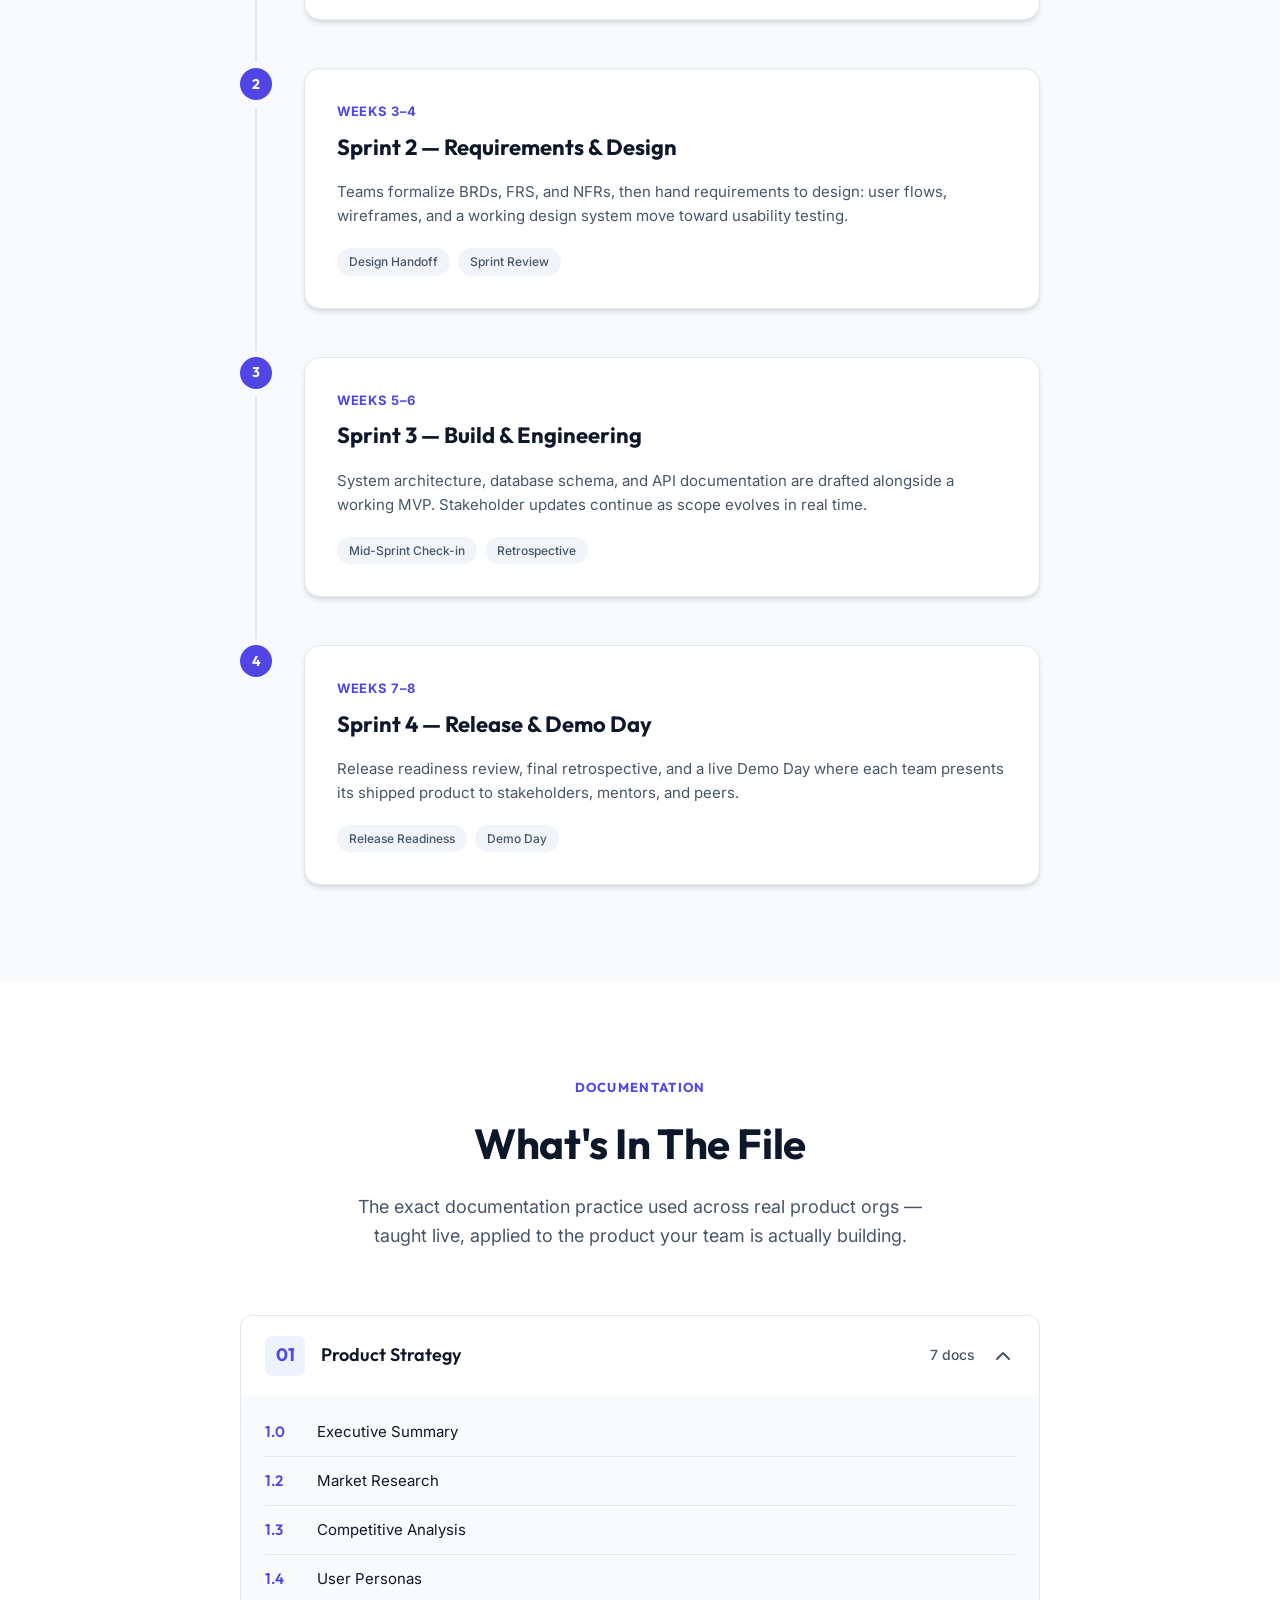
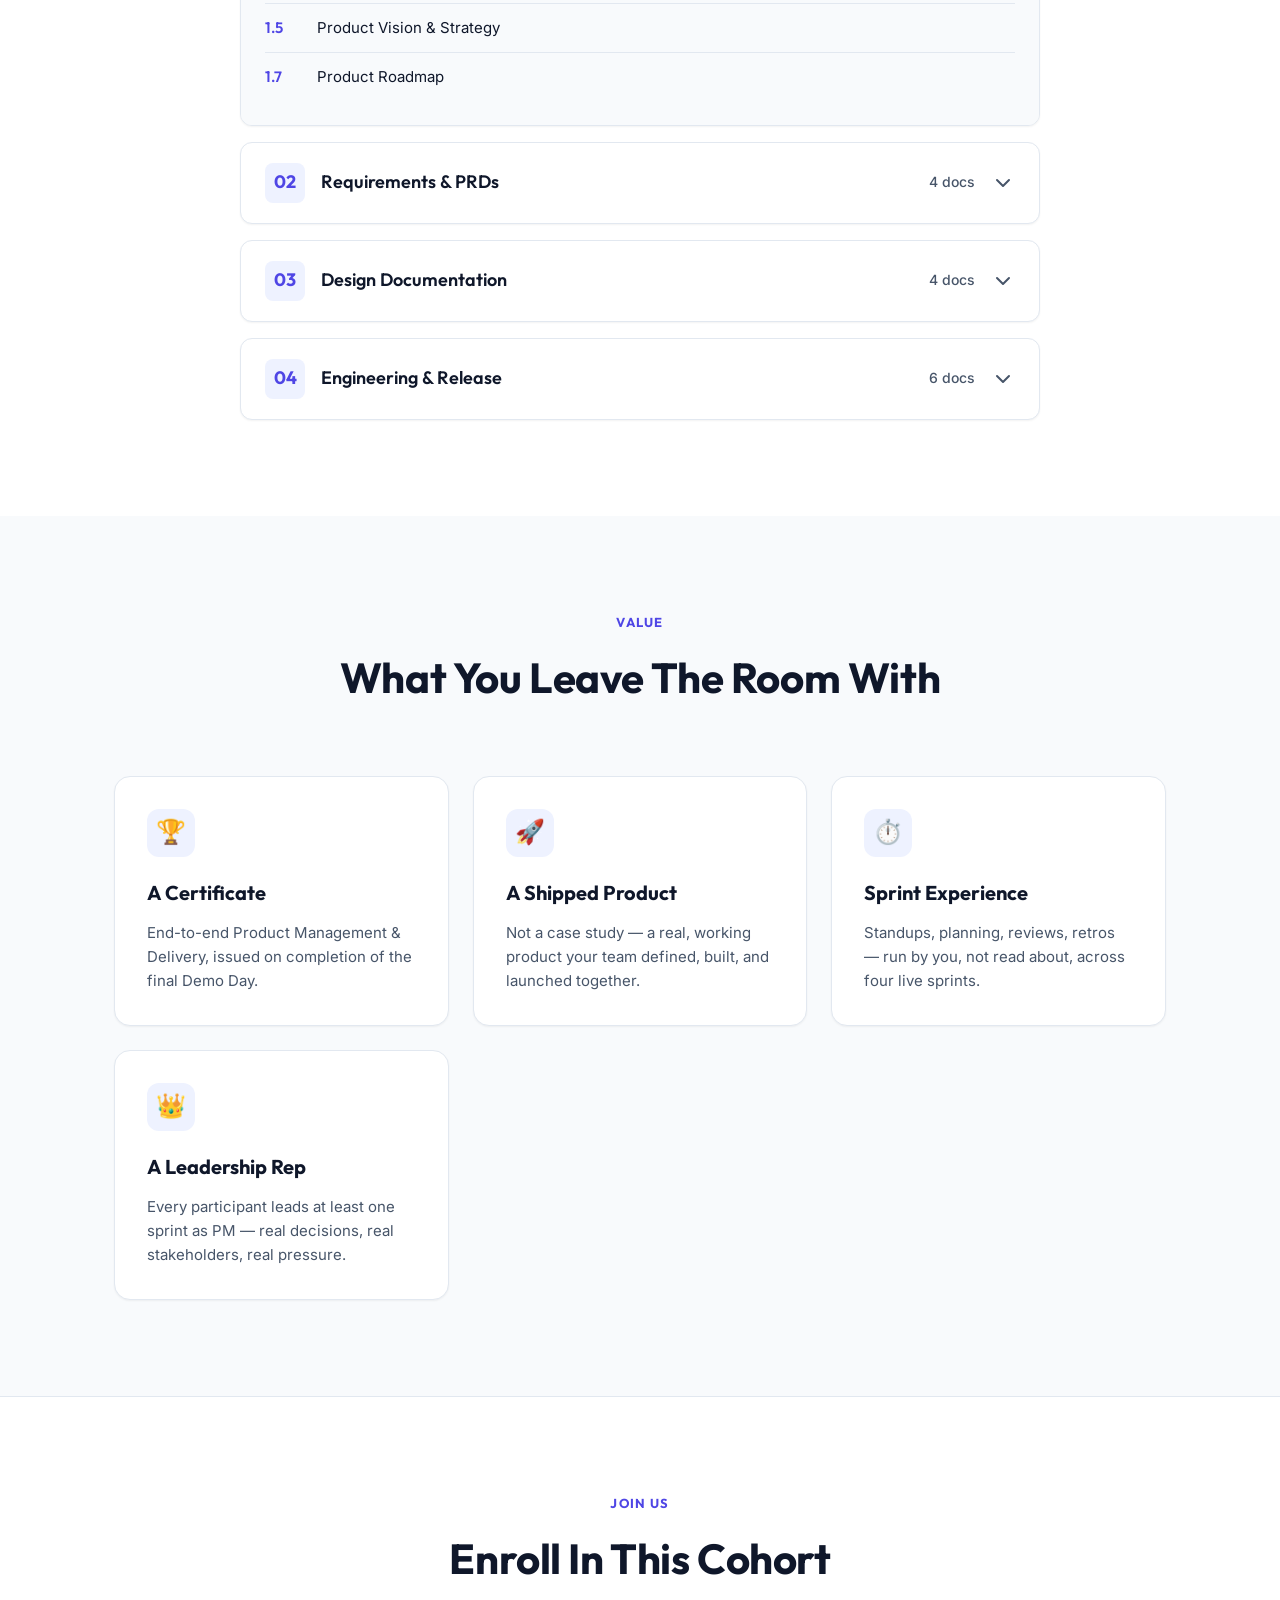
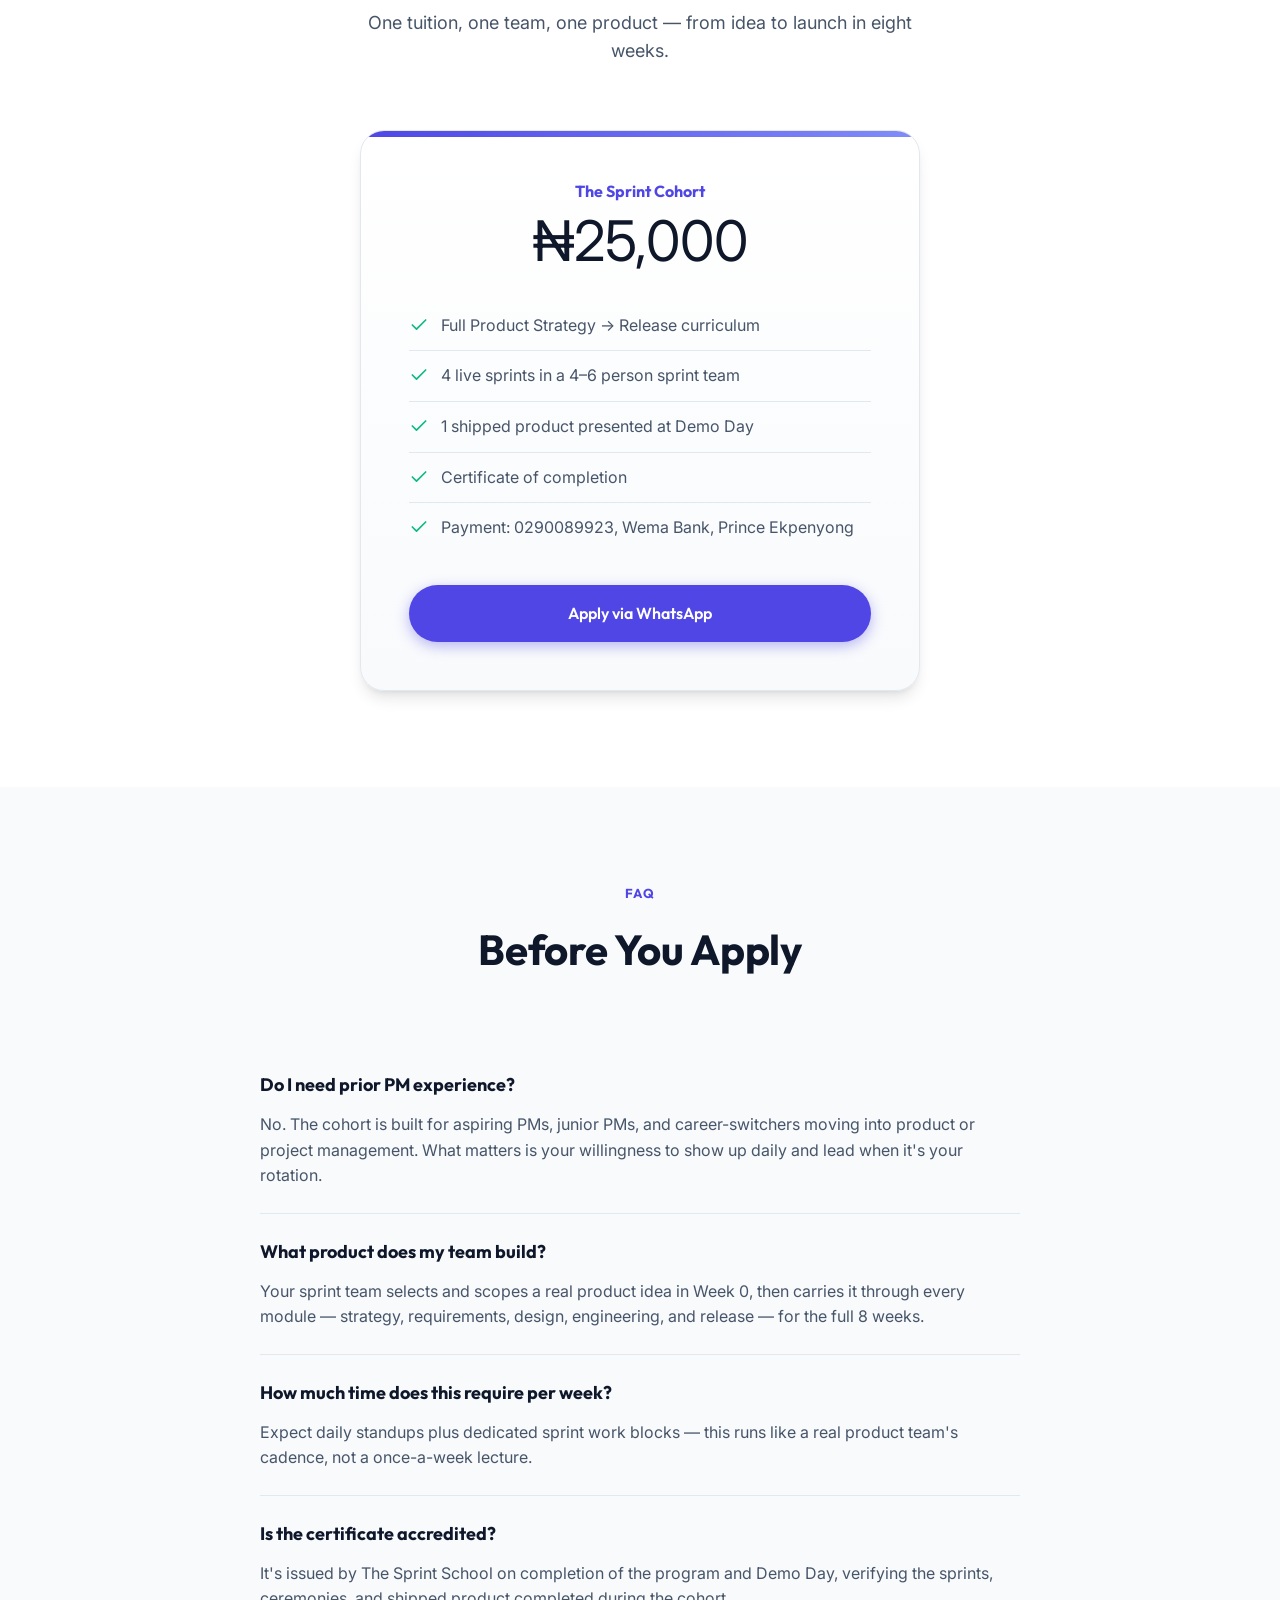
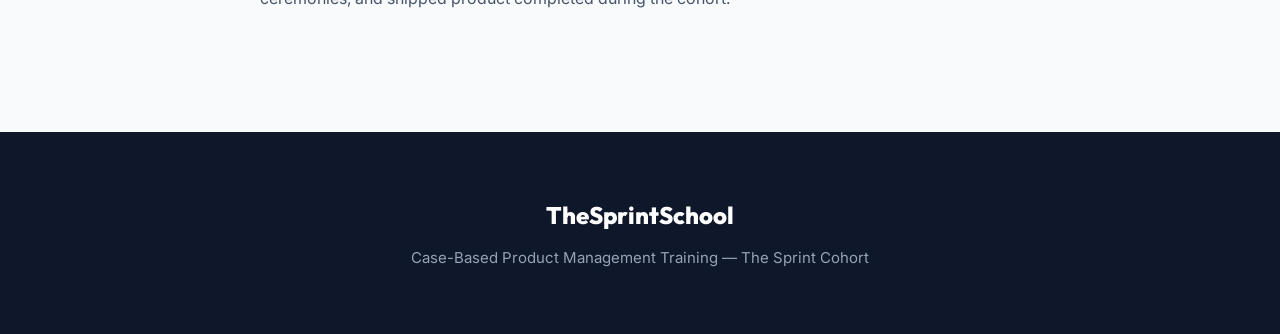
==== commit 88cb28d9: "new cohort" ====
--- a/index.html
+++ b/index.html
@@ -1011,7 +1011,7 @@
 
       <div class="pricing-card">
         <div class="price-sub">The Sprint Cohort</div>
-        <div class="price-tag">$25,000</div>
+        <div class="price-tag">₦25,000</div>
         <ul class="price-list">
           <li>
             <svg viewBox="0 0 24 24" fill="none" stroke="currentColor" stroke-width="2" stroke-linecap="round"
